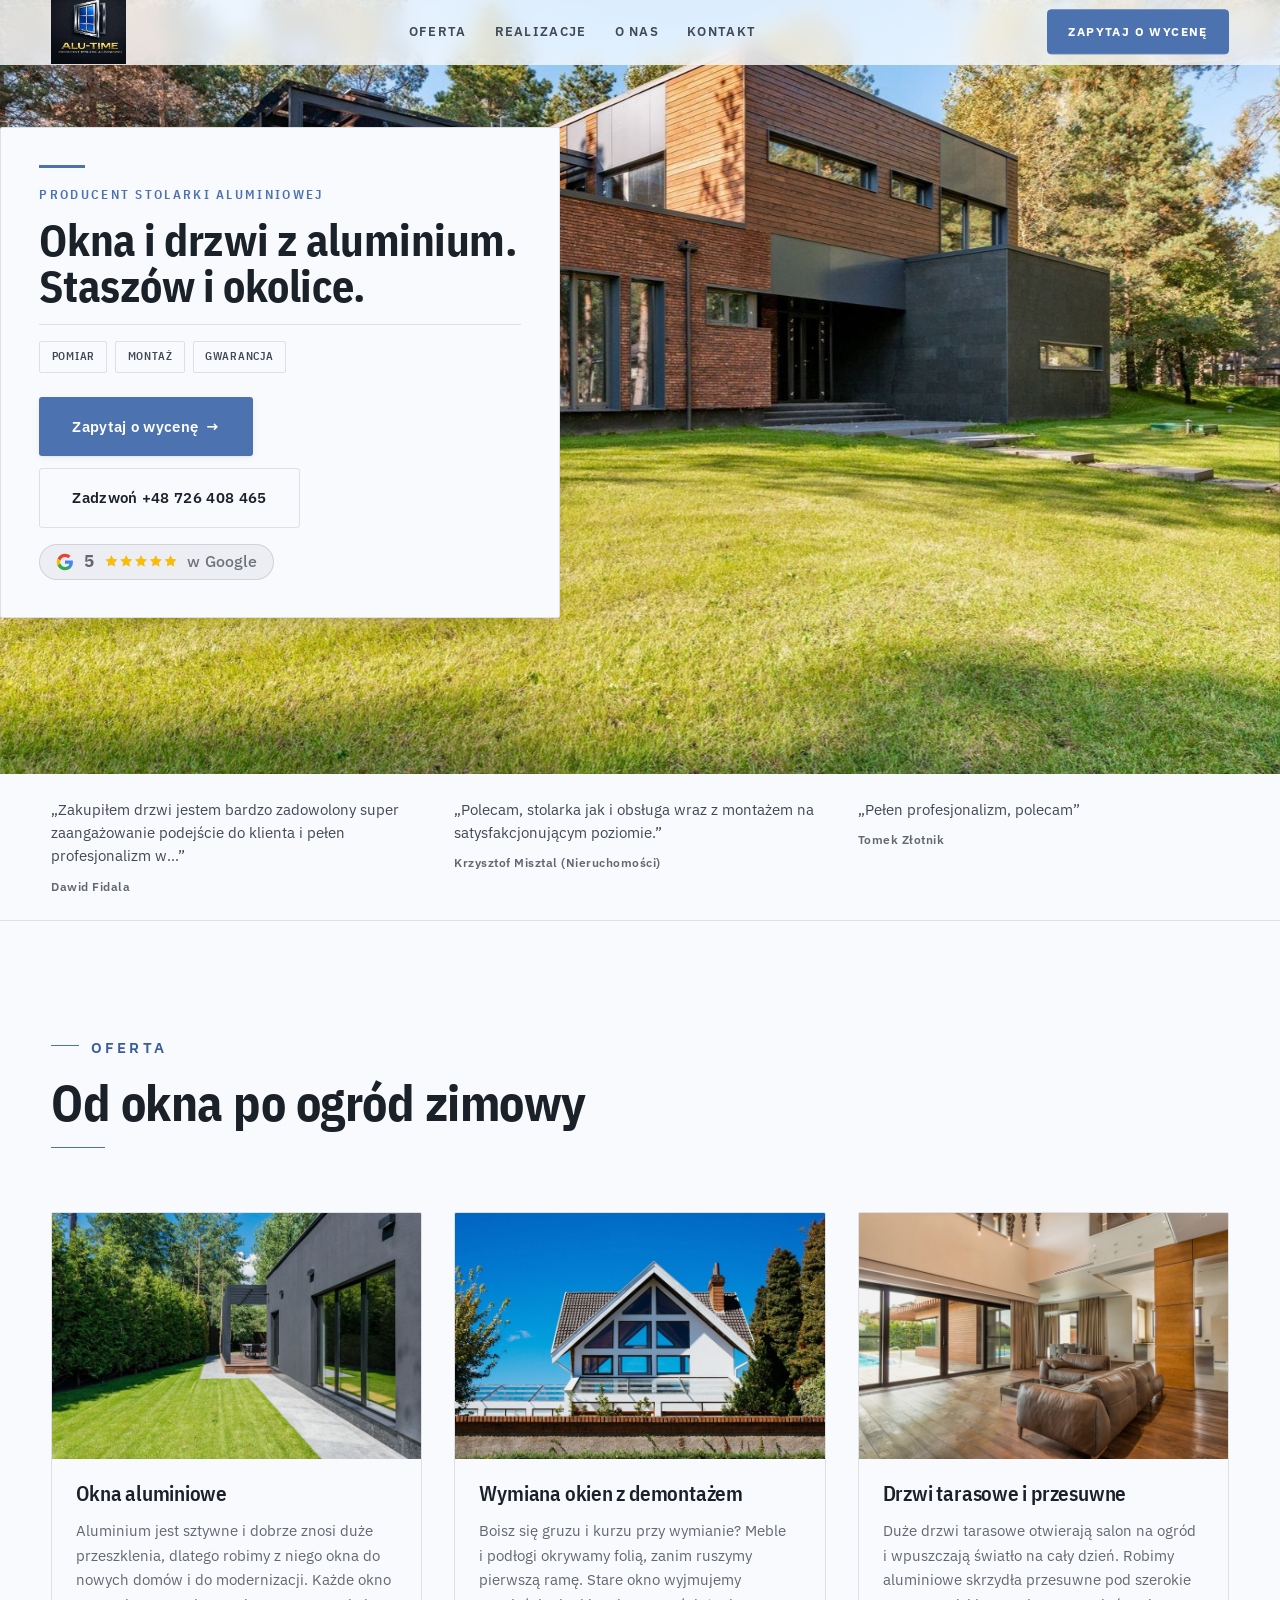
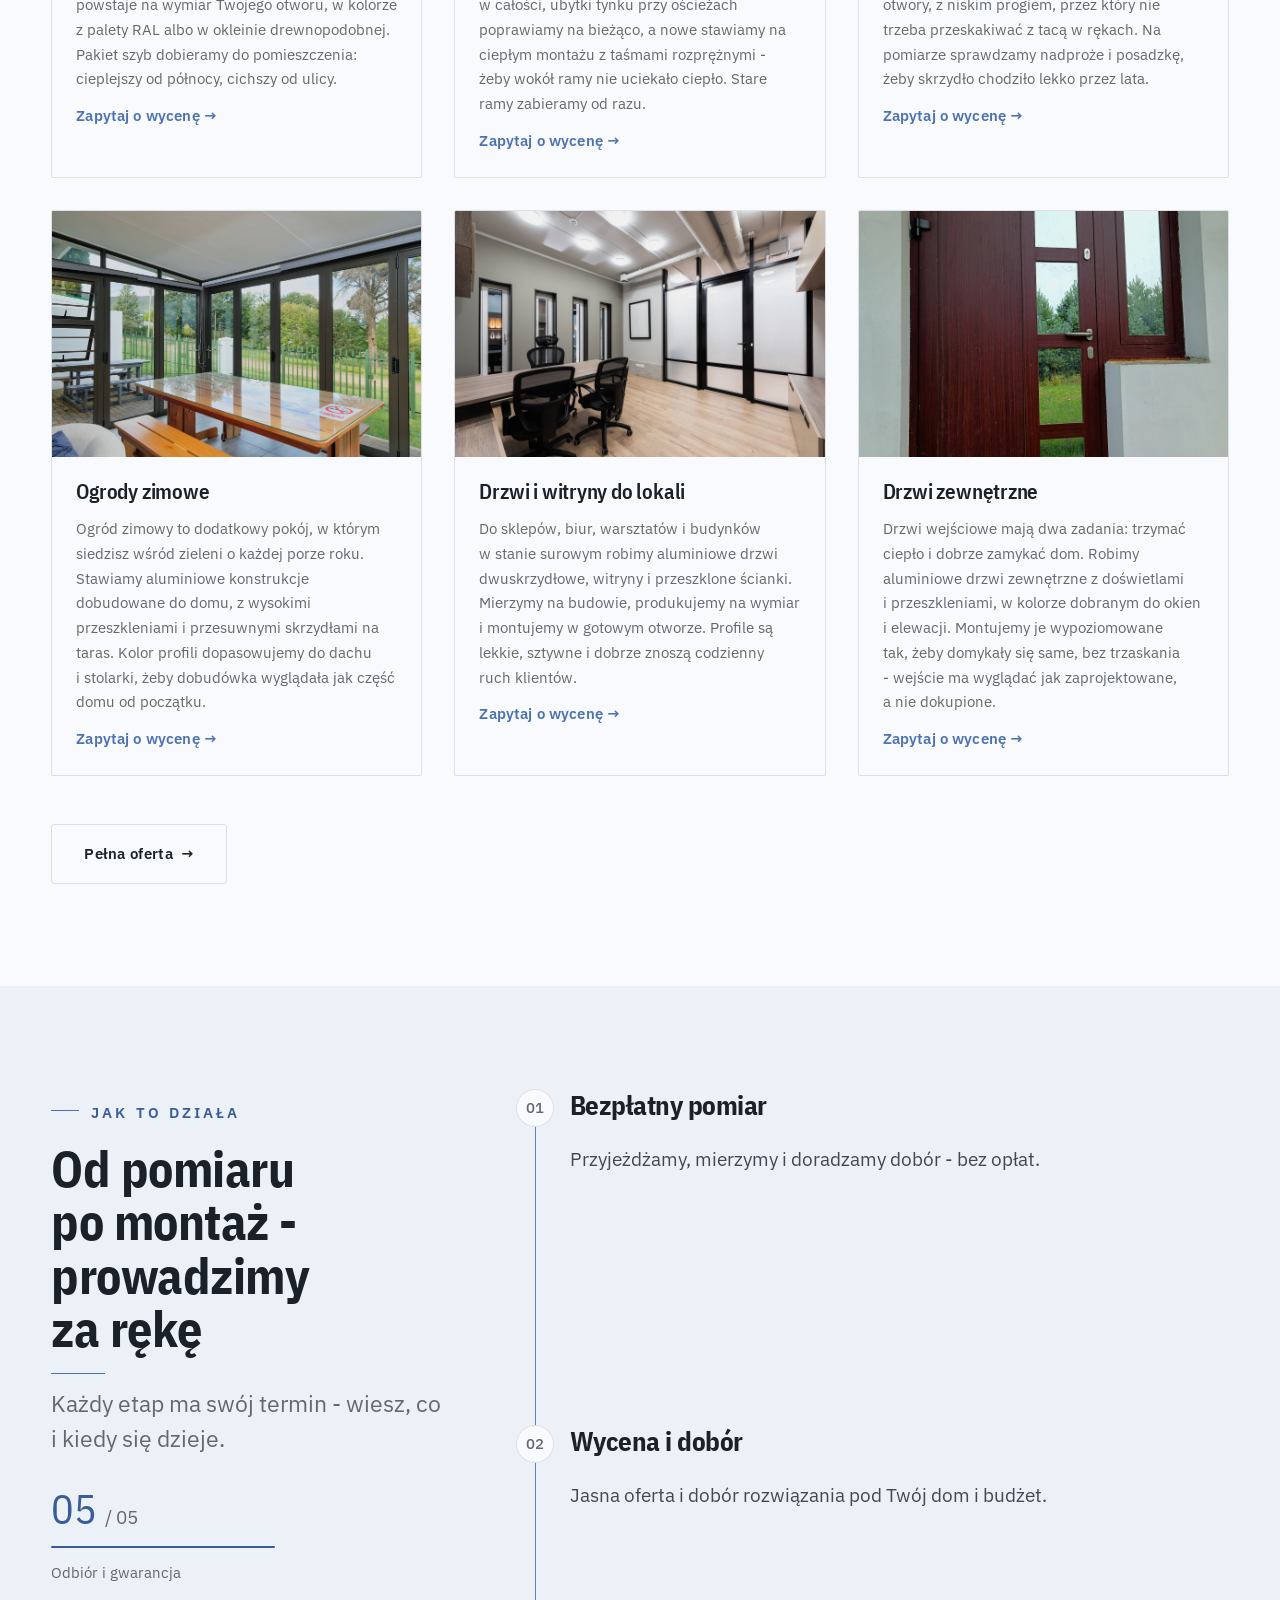
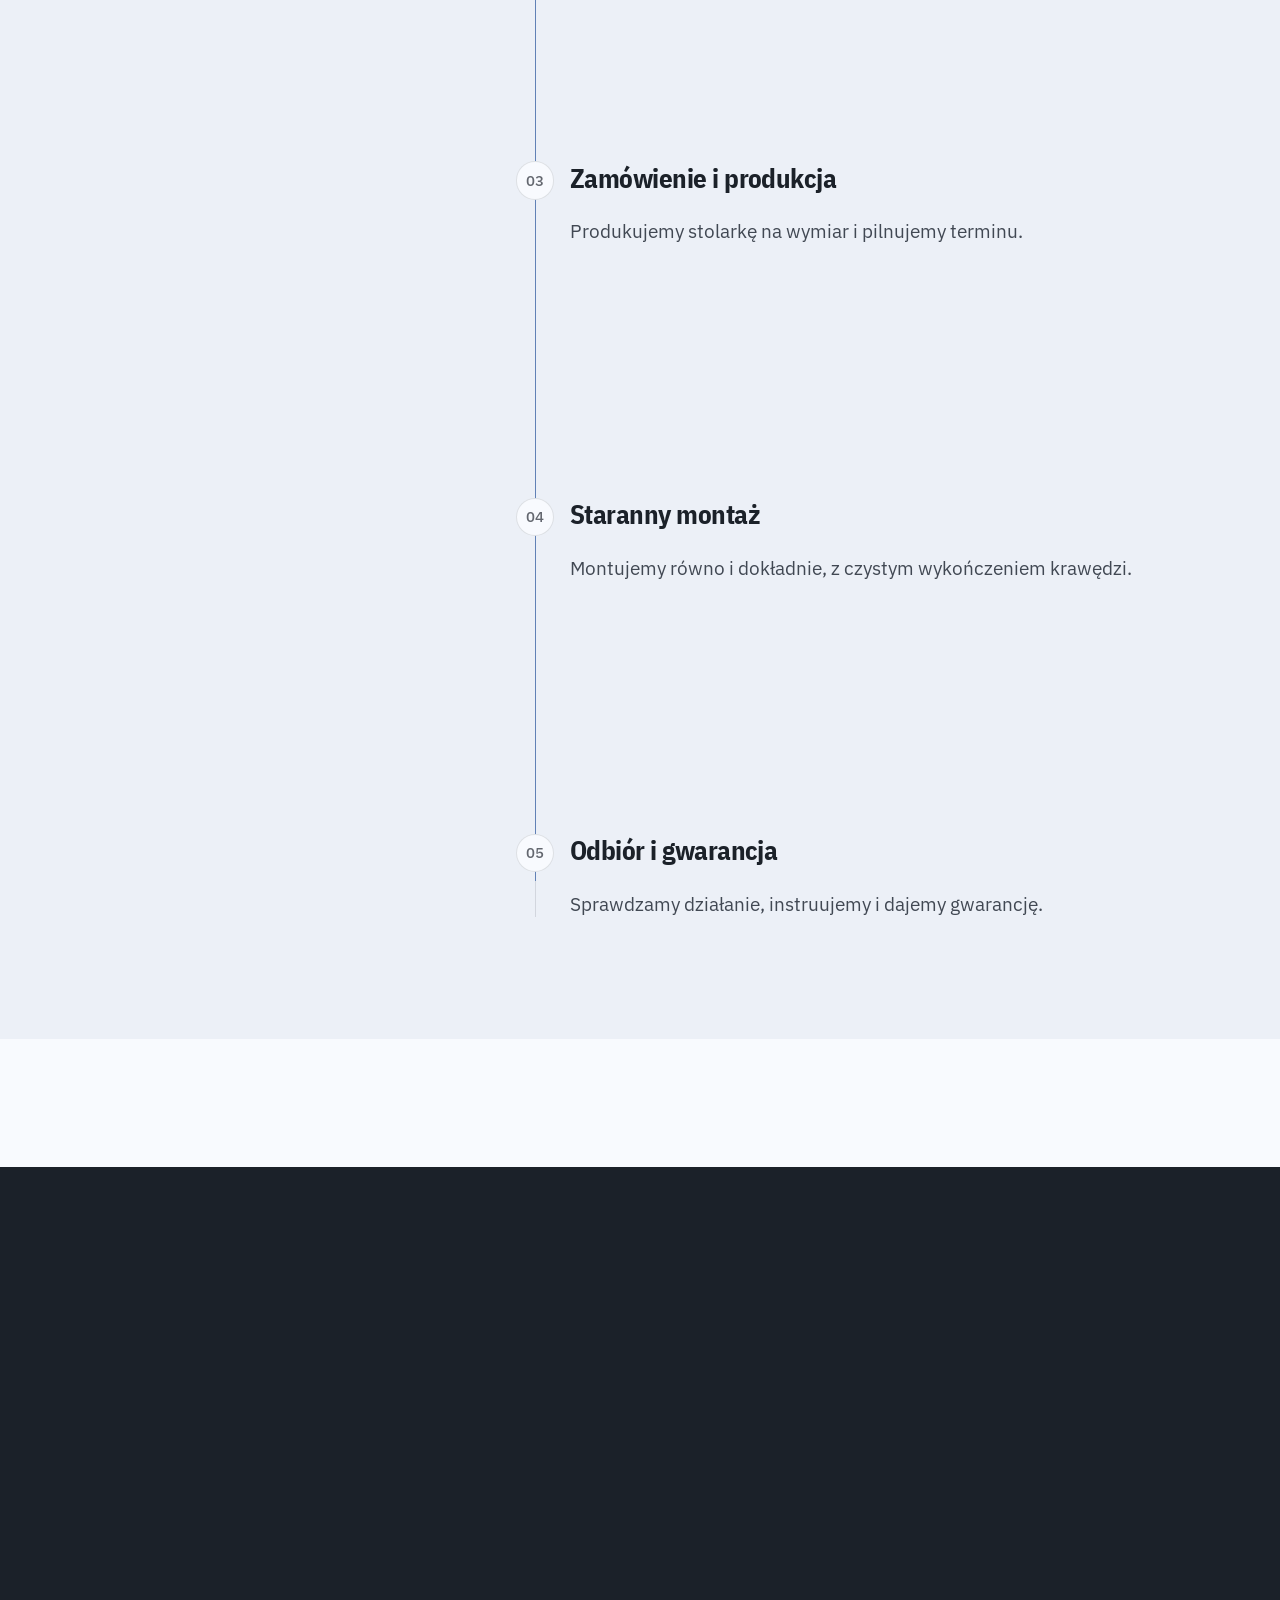
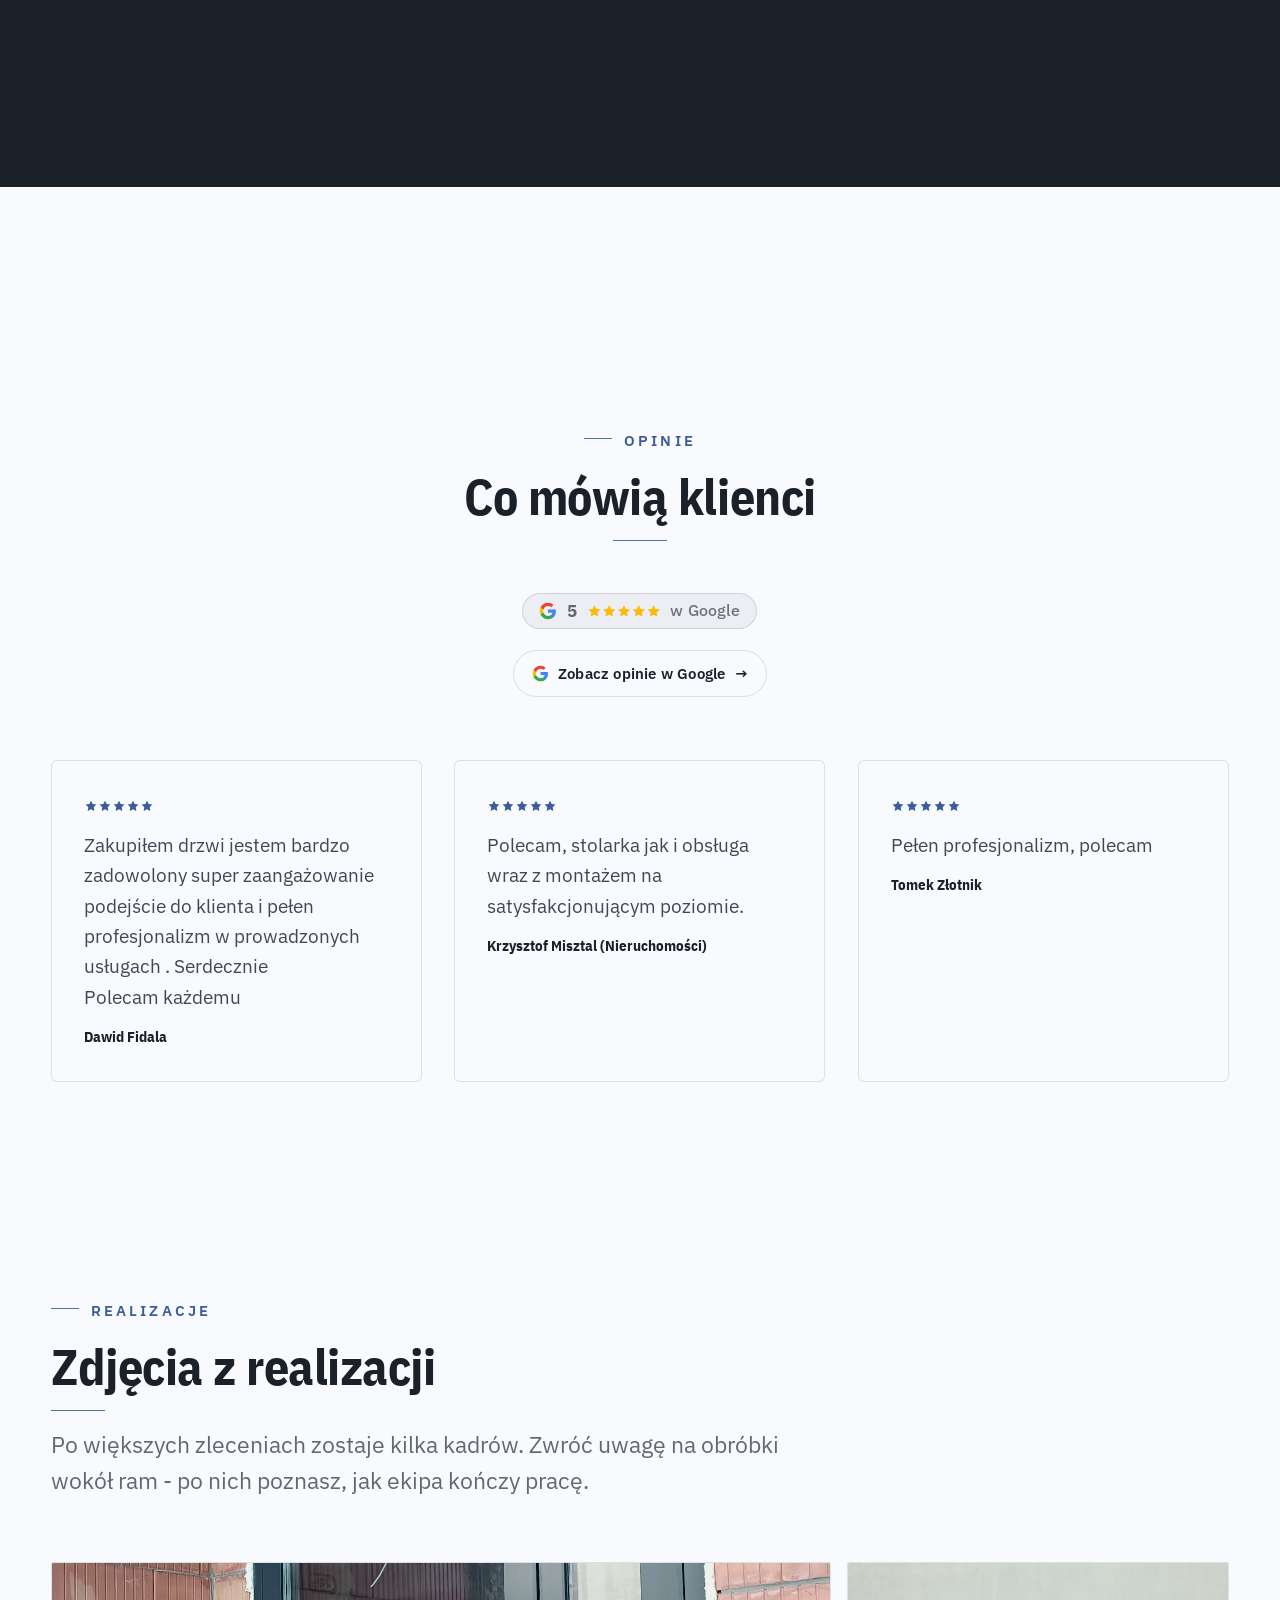
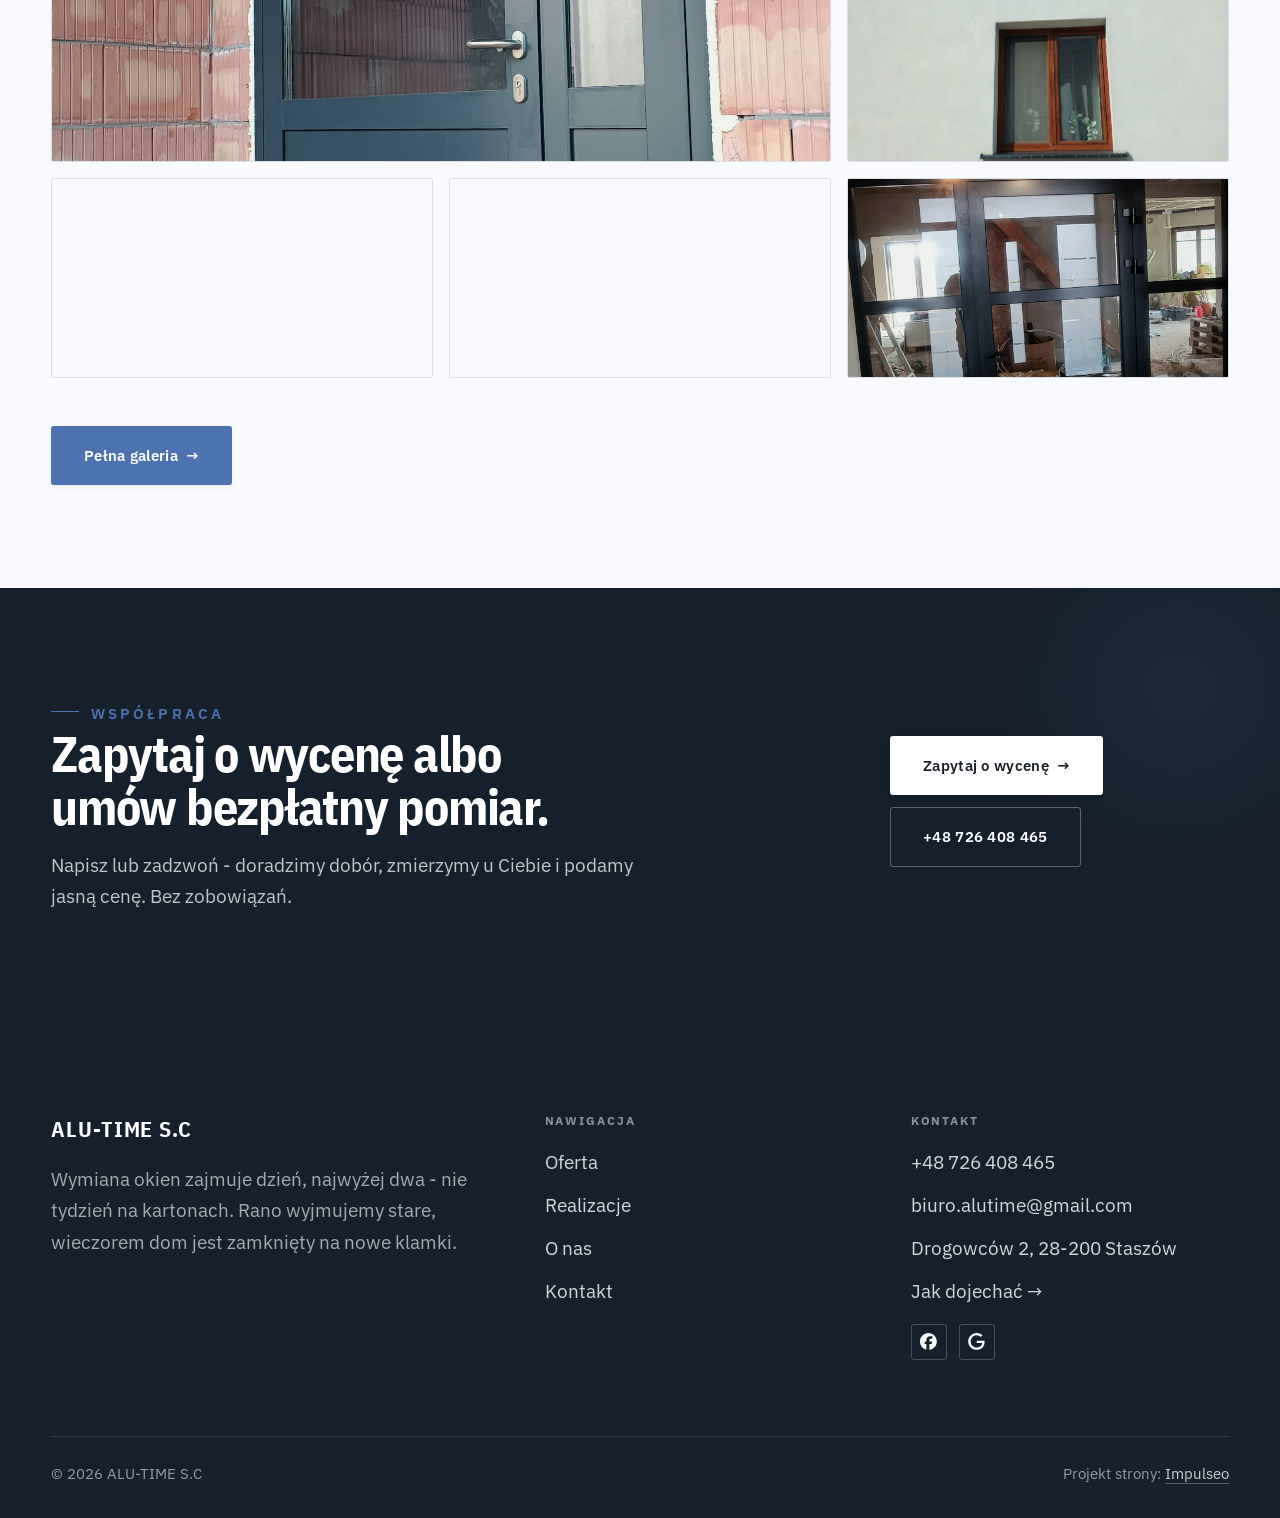
==== index.html @ 6115bd0c "Strona demo: alu-time-s-c" ====
<!DOCTYPE html>
<html lang="pl">
<head>
<meta charset="UTF-8">
<meta name="viewport" content="width=device-width, initial-scale=1.0">
<title>ALU-TIME S.C - okna i drzwi na wymiar</title>
<meta name="description" content="Okna i drzwi aluminiowe, ogrody zimowe i witryny w Staszowie. Bezpłatny pomiar, ciepły montaż, wywóz starych okien, gwarancja. Zadzwoń: +48 726 408 465.">
<link rel="canonical" href="https://impulseo-pl.github.io/alu-time-s-c/">
<meta name="robots" content="noindex, nofollow">
<meta property="og:type" content="website">
<meta property="og:locale" content="pl_PL">
<meta property="og:site_name" content="ALU-TIME S.C">
<meta property="og:title" content="ALU-TIME S.C - okna i drzwi na wymiar">
<meta property="og:description" content="Okna i drzwi aluminiowe, ogrody zimowe i witryny w Staszowie. Bezpłatny pomiar, ciepły montaż, wywóz starych okien, gwarancja. Zadzwoń: +48 726 408 465.">
<meta property="og:url" content="https://impulseo-pl.github.io/alu-time-s-c/">
<meta property="og:image" content="https://impulseo-pl.github.io/alu-time-s-c/img/og.jpg">
<meta property="og:image:width" content="1200">
<meta property="og:image:height" content="630">
<meta name="twitter:card" content="summary_large_image">
<script type="application/ld+json">{"@context": "https://schema.org", "@type": "HomeAndConstructionBusiness", "name": "ALU-TIME S.C", "url": "https://impulseo-pl.github.io/alu-time-s-c/", "telephone": "+48726408465", "image": "https://impulseo-pl.github.io/alu-time-s-c/img/og.jpg", "areaServed": "Staszów", "sameAs": ["https://maps.google.com/?cid=13820530525232687276&g_mp=Cidnb29nbGUubWFwcy5wbGFjZXMudjEuUGxhY2VzLlNlYXJjaFRleHQQAhgEIAA", "https://www.facebook.com/p/Alu-Time-100066362057068/"]}</script>
<link rel="preconnect" href="https://fonts.googleapis.com">
<link rel="preconnect" href="https://fonts.gstatic.com" crossorigin>
<link href="https://fonts.googleapis.com/css2?family=IBM+Plex+Sans+Condensed:wght@500;600;700&family=IBM+Plex+Sans:wght@400;500;600&display=swap" rel="stylesheet">
<link rel="stylesheet" href="assets/styles.css?v=89468b26">
</head>
<body>

<header class="nav">
  <div class="wrap nav-inner">
    <a class="brand brand-has-logo" href="index.html"><img class="brand-logo" src="img/logo.jpg" alt="ALU-TIME S.C" width="550" height="470" decoding="async"></a>
    <nav class="nav-links">
      <a href="oferta.html">Oferta</a>
      <a href="realizacje.html">Realizacje</a>
      <a href="o-nas.html">O nas</a>
      <a href="kontakt.html">Kontakt</a>
      <a href="kontakt.html" class="btn btn-accent">Zapytaj o wycenę</a>
    </nav>
    <button class="nav-toggle" aria-label="Menu"><span></span><span></span><span></span></button>
  </div>
</header>

<main>
<section class="hero-dom">
  <img class="hd-bg" src="img/hero.jpg" fetchpriority="high" data-rotate="img/g14.jpg|img/g13.jpg" alt="ALU-TIME S.C" width="1544" height="936">
  <div class="wrap">
    <div class="hd-panel reveal">
      <span class="hd-tick" aria-hidden="true"></span>
      <span class="hd-kicker">Producent stolarki aluminiowej</span>
      <h1 class="hd-claim">Okna i drzwi z aluminium. Staszów i okolice.</h1>
      <ul class="hd-tags"><li>Pomiar</li><li>Montaż</li><li>Gwarancja</li></ul>
      <div class="hd-actions">
        <a href="kontakt.html" class="btn btn-accent">Zapytaj o wycenę <span class="arr">→</span></a>
        <a href="tel:+48726408465" class="btn btn-ghost">Zadzwoń +48 726 408 465</a>
      </div>
      <p class="hd-rating"><span class="g-badge"><svg class="gb-ico" viewBox="0 0 24 24" width="18" height="18" aria-hidden="true"><path fill="#4285F4" d="M22.56 12.25c0-.78-.07-1.53-.2-2.25H12v4.26h5.92c-.26 1.37-1.04 2.53-2.21 3.31v2.77h3.57c2.08-1.92 3.28-4.74 3.28-8.09z"/><path fill="#34A853" d="M12 23c2.97 0 5.46-.98 7.28-2.66l-3.57-2.77c-.98.66-2.23 1.06-3.71 1.06-2.86 0-5.29-1.93-6.16-4.53H2.18v2.84C3.99 20.53 7.7 23 12 23z"/><path fill="#FBBC05" d="M5.84 14.09c-.22-.66-.35-1.36-.35-2.09s.13-1.43.35-2.09V7.07H2.18C1.43 8.55 1 10.22 1 12s.43 3.45 1.18 4.93l2.85-2.22.81-.62z"/><path fill="#EA4335" d="M12 5.38c1.62 0 3.06.56 4.21 1.64l3.15-3.15C17.45 2.09 14.97 1 12 1 7.7 1 3.99 3.47 2.18 7.07l3.66 2.84c.87-2.6 3.3-4.53 6.16-4.53z"/></svg><b class="gb-ocena">5</b><svg class="gb-stars" viewBox="0 0 90 18" width="74" height="14.8" aria-hidden="true"><g fill="currentColor" opacity=".26"><path transform="translate(0,0)" d="M9 1.6l2.2 4.46 4.92.72-3.56 3.47.84 4.9L9 12.74l-4.4 2.31.84-4.9L1.88 6.68l4.92-.72L9 1.6Z"/><path transform="translate(18,0)" d="M9 1.6l2.2 4.46 4.92.72-3.56 3.47.84 4.9L9 12.74l-4.4 2.31.84-4.9L1.88 6.68l4.92-.72L9 1.6Z"/><path transform="translate(36,0)" d="M9 1.6l2.2 4.46 4.92.72-3.56 3.47.84 4.9L9 12.74l-4.4 2.31.84-4.9L1.88 6.68l4.92-.72L9 1.6Z"/><path transform="translate(54,0)" d="M9 1.6l2.2 4.46 4.92.72-3.56 3.47.84 4.9L9 12.74l-4.4 2.31.84-4.9L1.88 6.68l4.92-.72L9 1.6Z"/><path transform="translate(72,0)" d="M9 1.6l2.2 4.46 4.92.72-3.56 3.47.84 4.9L9 12.74l-4.4 2.31.84-4.9L1.88 6.68l4.92-.72L9 1.6Z"/></g><clipPath id="gs1000"><rect x="0" y="0" width="90.0" height="18"/></clipPath><g fill="#FBBC04" clip-path="url(#gs1000)"><path transform="translate(0,0)" d="M9 1.6l2.2 4.46 4.92.72-3.56 3.47.84 4.9L9 12.74l-4.4 2.31.84-4.9L1.88 6.68l4.92-.72L9 1.6Z"/><path transform="translate(18,0)" d="M9 1.6l2.2 4.46 4.92.72-3.56 3.47.84 4.9L9 12.74l-4.4 2.31.84-4.9L1.88 6.68l4.92-.72L9 1.6Z"/><path transform="translate(36,0)" d="M9 1.6l2.2 4.46 4.92.72-3.56 3.47.84 4.9L9 12.74l-4.4 2.31.84-4.9L1.88 6.68l4.92-.72L9 1.6Z"/><path transform="translate(54,0)" d="M9 1.6l2.2 4.46 4.92.72-3.56 3.47.84 4.9L9 12.74l-4.4 2.31.84-4.9L1.88 6.68l4.92-.72L9 1.6Z"/><path transform="translate(72,0)" d="M9 1.6l2.2 4.46 4.92.72-3.56 3.47.84 4.9L9 12.74l-4.4 2.31.84-4.9L1.88 6.68l4.92-.72L9 1.6Z"/></g></svg><span class="gb-txt">w Google</span></span></p>
    </div>
  </div>
</section>
<section class="opinie-mini" aria-label="Opinie klientów">
  <div class="wrap">
    <div class="om-row">
      <div class="om-item reveal"><blockquote>„Zakupiłem drzwi jestem bardzo zadowolony super zaangażowanie podejście do klienta i pełen profesjonalizm w…”</blockquote><span class="om-autor">Dawid Fidala</span></div>
      <div class="om-item reveal"><blockquote>„Polecam, stolarka jak i obsługa wraz z montażem na satysfakcjonującym poziomie.”</blockquote><span class="om-autor">Krzysztof Misztal (Nieruchomości)</span></div>
      <div class="om-item reveal"><blockquote>„Pełen profesjonalizm, polecam”</blockquote><span class="om-autor">Tomek Złotnik</span></div>
    </div>
  </div>
</section>
<section class="dom-products" id="produkty">
  <div class="wrap">
    <div class="head reveal">
      <span class="eyebrow">Oferta</span>
      <h2>Od okna po ogród zimowy</h2>
    </div>
    <div class="dom-grid">
      <article class="dom-card reveal">
        <figure class="dom-card__img"><img src="img/g8.jpg" alt="Okna aluminiowe" loading="lazy" width="1600" height="1068" decoding="async"></figure>
        <div class="dom-card__body">
          <h3 class="dom-card__name">Okna aluminiowe</h3>
          <p class="dom-card__tag">Aluminium jest sztywne i dobrze znosi duże przeszklenia, dlatego robimy z niego okna do nowych domów i do modernizacji. Każde okno powstaje na wymiar Twojego otworu, w kolorze z palety RAL albo w okleinie drewnopodobnej. Pakiet szyb dobieramy do pomieszczenia: cieplejszy od północy, cichszy od ulicy.</p>
          <a class="dom-card__link" href="kontakt.html">Zapytaj o wycenę <span class="arr">→</span></a>
        </div>
      </article>
      <article class="dom-card reveal">
        <figure class="dom-card__img"><img src="img/g9.jpg" alt="Wymiana okien z demontażem" loading="lazy" width="1600" height="1066" decoding="async"></figure>
        <div class="dom-card__body">
          <h3 class="dom-card__name">Wymiana okien z demontażem</h3>
          <p class="dom-card__tag">Boisz się gruzu i kurzu przy wymianie? Meble i podłogi okrywamy folią, zanim ruszymy pierwszą ramę. Stare okno wyjmujemy w całości, ubytki tynku przy ościeżach poprawiamy na bieżąco, a nowe stawiamy na ciepłym montażu z taśmami rozprężnymi - żeby wokół ramy nie uciekało ciepło. Stare ramy zabieramy od razu.</p>
          <a class="dom-card__link" href="kontakt.html">Zapytaj o wycenę <span class="arr">→</span></a>
        </div>
      </article>
      <article class="dom-card reveal">
        <figure class="dom-card__img"><img src="img/g10.jpg" alt="Drzwi tarasowe i przesuwne" loading="lazy" width="1600" height="1066" decoding="async"></figure>
        <div class="dom-card__body">
          <h3 class="dom-card__name">Drzwi tarasowe i przesuwne</h3>
          <p class="dom-card__tag">Duże drzwi tarasowe otwierają salon na ogród i wpuszczają światło na cały dzień. Robimy aluminiowe skrzydła przesuwne pod szerokie otwory, z niskim progiem, przez który nie trzeba przeskakiwać z tacą w rękach. Na pomiarze sprawdzamy nadproże i posadzkę, żeby skrzydło chodziło lekko przez lata.</p>
          <a class="dom-card__link" href="kontakt.html">Zapytaj o wycenę <span class="arr">→</span></a>
        </div>
      </article>
      <article class="dom-card reveal">
        <figure class="dom-card__img"><img src="img/g11.jpg" alt="Ogrody zimowe" loading="lazy" width="1600" height="1066" decoding="async"></figure>
        <div class="dom-card__body">
          <h3 class="dom-card__name">Ogrody zimowe</h3>
          <p class="dom-card__tag">Ogród zimowy to dodatkowy pokój, w którym siedzisz wśród zieleni o każdej porze roku. Stawiamy aluminiowe konstrukcje dobudowane do domu, z wysokimi przeszkleniami i przesuwnymi skrzydłami na taras. Kolor profili dopasowujemy do dachu i stolarki, żeby dobudówka wyglądała jak część domu od początku.</p>
          <a class="dom-card__link" href="kontakt.html">Zapytaj o wycenę <span class="arr">→</span></a>
        </div>
      </article>
      <article class="dom-card reveal">
        <figure class="dom-card__img"><img src="img/g12.jpg" alt="Drzwi i witryny do lokali" loading="lazy" width="1600" height="1066" decoding="async"></figure>
        <div class="dom-card__body">
          <h3 class="dom-card__name">Drzwi i witryny do lokali</h3>
          <p class="dom-card__tag">Do sklepów, biur, warsztatów i budynków w stanie surowym robimy aluminiowe drzwi dwuskrzydłowe, witryny i przeszklone ścianki. Mierzymy na budowie, produkujemy na wymiar i montujemy w gotowym otworze. Profile są lekkie, sztywne i dobrze znoszą codzienny ruch klientów.</p>
          <a class="dom-card__link" href="kontakt.html">Zapytaj o wycenę <span class="arr">→</span></a>
        </div>
      </article>
      <article class="dom-card reveal">
        <figure class="dom-card__img"><img src="img/g1.jpg" alt="Drzwi tarasowe i przesuwne" loading="lazy" width="1600" height="2133" decoding="async"></figure>
        <div class="dom-card__body">
          <h3 class="dom-card__name">Drzwi zewnętrzne</h3>
          <p class="dom-card__tag">Drzwi wejściowe mają dwa zadania: trzymać ciepło i dobrze zamykać dom. Robimy aluminiowe drzwi zewnętrzne z doświetlami i przeszkleniami, w kolorze dobranym do okien i elewacji. Montujemy je wypoziomowane tak, żeby domykały się same, bez trzaskania - wejście ma wyglądać jak zaprojektowane, a nie dokupione.</p>
          <a class="dom-card__link" href="kontakt.html">Zapytaj o wycenę <span class="arr">→</span></a>
        </div>
      </article>
    </div>
    <div style="margin-top:var(--space-7)" class="reveal"><a href="oferta.html" class="btn btn-ghost">Pełna oferta <span class="arr">→</span></a></div>
  </div>
</section>
<section class="proces proces-os dom">
  <div class="wrap proc-grid">
    <div class="proc-side">
      <div class="head reveal">
        <span class="eyebrow">Jak to działa</span>
        <h2>Od pomiaru po montaż - prowadzimy za rękę</h2>
        <p>Każdy etap ma swój termin - wiesz, co i kiedy się dzieje.</p>
      </div>
      <div class="proc-count" aria-hidden="true"><span class="pc-cur">01</span><span class="pc-all">/ 05</span></div>
      <div class="proc-bar" aria-hidden="true"><i></i></div>
      <p class="proc-now" aria-hidden="true">Bezpłatny pomiar</p>
    </div>
    <ol class="proces-line">
      <li class="reveal"><span class="pno">01</span><h3>Bezpłatny pomiar</h3><p>Przyjeżdżamy, mierzymy i doradzamy dobór - bez opłat.</p></li>
      <li class="reveal"><span class="pno">02</span><h3>Wycena i dobór</h3><p>Jasna oferta i dobór rozwiązania pod Twój dom i budżet.</p></li>
      <li class="reveal"><span class="pno">03</span><h3>Zamówienie i produkcja</h3><p>Produkujemy stolarkę na wymiar i pilnujemy terminu.</p></li>
      <li class="reveal"><span class="pno">04</span><h3>Staranny montaż</h3><p>Montujemy równo i dokładnie, z czystym wykończeniem krawędzi.</p></li>
      <li class="reveal"><span class="pno">05</span><h3>Odbiór i gwarancja</h3><p>Sprawdzamy działanie, instruujemy i dajemy gwarancję.</p></li>
    </ol>
  </div>
</section>
<section class="stopklatka" aria-hidden="true">
  <div class="stk-bg" style="background-image:url(img/about.jpg)"></div>
</section>
<section class="opinie">
  <div class="wrap">
    <div class="head center reveal">
      <span class="eyebrow">Opinie</span>
      <h2>Co mówią klienci</h2>
    </div>
    <p class="op-meta reveal"><span class="g-badge"><svg class="gb-ico" viewBox="0 0 24 24" width="18" height="18" aria-hidden="true"><path fill="#4285F4" d="M22.56 12.25c0-.78-.07-1.53-.2-2.25H12v4.26h5.92c-.26 1.37-1.04 2.53-2.21 3.31v2.77h3.57c2.08-1.92 3.28-4.74 3.28-8.09z"/><path fill="#34A853" d="M12 23c2.97 0 5.46-.98 7.28-2.66l-3.57-2.77c-.98.66-2.23 1.06-3.71 1.06-2.86 0-5.29-1.93-6.16-4.53H2.18v2.84C3.99 20.53 7.7 23 12 23z"/><path fill="#FBBC05" d="M5.84 14.09c-.22-.66-.35-1.36-.35-2.09s.13-1.43.35-2.09V7.07H2.18C1.43 8.55 1 10.22 1 12s.43 3.45 1.18 4.93l2.85-2.22.81-.62z"/><path fill="#EA4335" d="M12 5.38c1.62 0 3.06.56 4.21 1.64l3.15-3.15C17.45 2.09 14.97 1 12 1 7.7 1 3.99 3.47 2.18 7.07l3.66 2.84c.87-2.6 3.3-4.53 6.16-4.53z"/></svg><b class="gb-ocena">5</b><svg class="gb-stars" viewBox="0 0 90 18" width="74" height="14.8" aria-hidden="true"><g fill="currentColor" opacity=".26"><path transform="translate(0,0)" d="M9 1.6l2.2 4.46 4.92.72-3.56 3.47.84 4.9L9 12.74l-4.4 2.31.84-4.9L1.88 6.68l4.92-.72L9 1.6Z"/><path transform="translate(18,0)" d="M9 1.6l2.2 4.46 4.92.72-3.56 3.47.84 4.9L9 12.74l-4.4 2.31.84-4.9L1.88 6.68l4.92-.72L9 1.6Z"/><path transform="translate(36,0)" d="M9 1.6l2.2 4.46 4.92.72-3.56 3.47.84 4.9L9 12.74l-4.4 2.31.84-4.9L1.88 6.68l4.92-.72L9 1.6Z"/><path transform="translate(54,0)" d="M9 1.6l2.2 4.46 4.92.72-3.56 3.47.84 4.9L9 12.74l-4.4 2.31.84-4.9L1.88 6.68l4.92-.72L9 1.6Z"/><path transform="translate(72,0)" d="M9 1.6l2.2 4.46 4.92.72-3.56 3.47.84 4.9L9 12.74l-4.4 2.31.84-4.9L1.88 6.68l4.92-.72L9 1.6Z"/></g><clipPath id="gs1000"><rect x="0" y="0" width="90.0" height="18"/></clipPath><g fill="#FBBC04" clip-path="url(#gs1000)"><path transform="translate(0,0)" d="M9 1.6l2.2 4.46 4.92.72-3.56 3.47.84 4.9L9 12.74l-4.4 2.31.84-4.9L1.88 6.68l4.92-.72L9 1.6Z"/><path transform="translate(18,0)" d="M9 1.6l2.2 4.46 4.92.72-3.56 3.47.84 4.9L9 12.74l-4.4 2.31.84-4.9L1.88 6.68l4.92-.72L9 1.6Z"/><path transform="translate(36,0)" d="M9 1.6l2.2 4.46 4.92.72-3.56 3.47.84 4.9L9 12.74l-4.4 2.31.84-4.9L1.88 6.68l4.92-.72L9 1.6Z"/><path transform="translate(54,0)" d="M9 1.6l2.2 4.46 4.92.72-3.56 3.47.84 4.9L9 12.74l-4.4 2.31.84-4.9L1.88 6.68l4.92-.72L9 1.6Z"/><path transform="translate(72,0)" d="M9 1.6l2.2 4.46 4.92.72-3.56 3.47.84 4.9L9 12.74l-4.4 2.31.84-4.9L1.88 6.68l4.92-.72L9 1.6Z"/></g></svg><span class="gb-txt">w Google</span></span></p>
    <p class="op-meta reveal"><a class="op-google" href="https://maps.google.com/?cid=13820530525232687276&amp;g_mp=Cidnb29nbGUubWFwcy5wbGFjZXMudjEuUGxhY2VzLlNlYXJjaFRleHQQAhgEIAA" target="_blank" rel="noopener"><svg class="op-g-ico" viewBox="0 0 24 24" width="17" height="17" aria-hidden="true"><path fill="#4285F4" d="M22.56 12.25c0-.78-.07-1.53-.2-2.25H12v4.26h5.92c-.26 1.37-1.04 2.53-2.21 3.31v2.77h3.57c2.08-1.92 3.28-4.74 3.28-8.09z"/><path fill="#34A853" d="M12 23c2.97 0 5.46-.98 7.28-2.66l-3.57-2.77c-.98.66-2.23 1.06-3.71 1.06-2.86 0-5.29-1.93-6.16-4.53H2.18v2.84C3.99 20.53 7.7 23 12 23z"/><path fill="#FBBC05" d="M5.84 14.09c-.22-.66-.35-1.36-.35-2.09s.13-1.43.35-2.09V7.07H2.18C1.43 8.55 1 10.22 1 12s.43 3.45 1.18 4.93l2.85-2.22.81-.62z"/><path fill="#EA4335" d="M12 5.38c1.62 0 3.06.56 4.21 1.64l3.15-3.15C17.45 2.09 14.97 1 12 1 7.7 1 3.99 3.47 2.18 7.07l3.66 2.84c.87-2.6 3.3-4.53 6.16-4.53z"/></svg><span>Zobacz opinie w Google</span><span class="arr">→</span></a></p>
    <div class="opinie-grid">
      <figure class="op-card reveal"><span class="op-star"><svg class="ico-star" width="14" height="14" viewBox="0 0 24 24" style="vertical-align:-2px" aria-hidden="true"><path d="M12 2.8l2.85 5.8 6.4.93-4.63 4.5 1.1 6.37L12 17.4l-5.72 3 1.1-6.37-4.63-4.5 6.4-.93L12 2.8Z" fill="currentColor"/></svg><svg class="ico-star" width="14" height="14" viewBox="0 0 24 24" style="vertical-align:-2px" aria-hidden="true"><path d="M12 2.8l2.85 5.8 6.4.93-4.63 4.5 1.1 6.37L12 17.4l-5.72 3 1.1-6.37-4.63-4.5 6.4-.93L12 2.8Z" fill="currentColor"/></svg><svg class="ico-star" width="14" height="14" viewBox="0 0 24 24" style="vertical-align:-2px" aria-hidden="true"><path d="M12 2.8l2.85 5.8 6.4.93-4.63 4.5 1.1 6.37L12 17.4l-5.72 3 1.1-6.37-4.63-4.5 6.4-.93L12 2.8Z" fill="currentColor"/></svg><svg class="ico-star" width="14" height="14" viewBox="0 0 24 24" style="vertical-align:-2px" aria-hidden="true"><path d="M12 2.8l2.85 5.8 6.4.93-4.63 4.5 1.1 6.37L12 17.4l-5.72 3 1.1-6.37-4.63-4.5 6.4-.93L12 2.8Z" fill="currentColor"/></svg><svg class="ico-star" width="14" height="14" viewBox="0 0 24 24" style="vertical-align:-2px" aria-hidden="true"><path d="M12 2.8l2.85 5.8 6.4.93-4.63 4.5 1.1 6.37L12 17.4l-5.72 3 1.1-6.37-4.63-4.5 6.4-.93L12 2.8Z" fill="currentColor"/></svg></span><blockquote>Zakupiłem drzwi jestem bardzo zadowolony super zaangażowanie podejście do klienta i pełen profesjonalizm w prowadzonych usługach . Serdecznie Polecam każdemu</blockquote><span class="op-autor">Dawid Fidala</span></figure>
      <figure class="op-card reveal"><span class="op-star"><svg class="ico-star" width="14" height="14" viewBox="0 0 24 24" style="vertical-align:-2px" aria-hidden="true"><path d="M12 2.8l2.85 5.8 6.4.93-4.63 4.5 1.1 6.37L12 17.4l-5.72 3 1.1-6.37-4.63-4.5 6.4-.93L12 2.8Z" fill="currentColor"/></svg><svg class="ico-star" width="14" height="14" viewBox="0 0 24 24" style="vertical-align:-2px" aria-hidden="true"><path d="M12 2.8l2.85 5.8 6.4.93-4.63 4.5 1.1 6.37L12 17.4l-5.72 3 1.1-6.37-4.63-4.5 6.4-.93L12 2.8Z" fill="currentColor"/></svg><svg class="ico-star" width="14" height="14" viewBox="0 0 24 24" style="vertical-align:-2px" aria-hidden="true"><path d="M12 2.8l2.85 5.8 6.4.93-4.63 4.5 1.1 6.37L12 17.4l-5.72 3 1.1-6.37-4.63-4.5 6.4-.93L12 2.8Z" fill="currentColor"/></svg><svg class="ico-star" width="14" height="14" viewBox="0 0 24 24" style="vertical-align:-2px" aria-hidden="true"><path d="M12 2.8l2.85 5.8 6.4.93-4.63 4.5 1.1 6.37L12 17.4l-5.72 3 1.1-6.37-4.63-4.5 6.4-.93L12 2.8Z" fill="currentColor"/></svg><svg class="ico-star" width="14" height="14" viewBox="0 0 24 24" style="vertical-align:-2px" aria-hidden="true"><path d="M12 2.8l2.85 5.8 6.4.93-4.63 4.5 1.1 6.37L12 17.4l-5.72 3 1.1-6.37-4.63-4.5 6.4-.93L12 2.8Z" fill="currentColor"/></svg></span><blockquote>Polecam, stolarka jak i obsługa wraz z montażem na satysfakcjonującym poziomie.</blockquote><span class="op-autor">Krzysztof Misztal (Nieruchomości)</span></figure>
      <figure class="op-card reveal"><span class="op-star"><svg class="ico-star" width="14" height="14" viewBox="0 0 24 24" style="vertical-align:-2px" aria-hidden="true"><path d="M12 2.8l2.85 5.8 6.4.93-4.63 4.5 1.1 6.37L12 17.4l-5.72 3 1.1-6.37-4.63-4.5 6.4-.93L12 2.8Z" fill="currentColor"/></svg><svg class="ico-star" width="14" height="14" viewBox="0 0 24 24" style="vertical-align:-2px" aria-hidden="true"><path d="M12 2.8l2.85 5.8 6.4.93-4.63 4.5 1.1 6.37L12 17.4l-5.72 3 1.1-6.37-4.63-4.5 6.4-.93L12 2.8Z" fill="currentColor"/></svg><svg class="ico-star" width="14" height="14" viewBox="0 0 24 24" style="vertical-align:-2px" aria-hidden="true"><path d="M12 2.8l2.85 5.8 6.4.93-4.63 4.5 1.1 6.37L12 17.4l-5.72 3 1.1-6.37-4.63-4.5 6.4-.93L12 2.8Z" fill="currentColor"/></svg><svg class="ico-star" width="14" height="14" viewBox="0 0 24 24" style="vertical-align:-2px" aria-hidden="true"><path d="M12 2.8l2.85 5.8 6.4.93-4.63 4.5 1.1 6.37L12 17.4l-5.72 3 1.1-6.37-4.63-4.5 6.4-.93L12 2.8Z" fill="currentColor"/></svg><svg class="ico-star" width="14" height="14" viewBox="0 0 24 24" style="vertical-align:-2px" aria-hidden="true"><path d="M12 2.8l2.85 5.8 6.4.93-4.63 4.5 1.1 6.37L12 17.4l-5.72 3 1.1-6.37-4.63-4.5 6.4-.93L12 2.8Z" fill="currentColor"/></svg></span><blockquote>Pełen profesjonalizm, polecam</blockquote><span class="op-autor">Tomek Złotnik</span></figure>
    </div>
  </div>
</section>
<section>
  <div class="wrap">
    <div class="head reveal">
      <span class="eyebrow">Realizacje</span>
      <h2>Zdjęcia z realizacji</h2>
      <p>Po większych zleceniach zostaje kilka kadrów. Zwróć uwagę na obróbki wokół ram - po nich poznasz, jak ekipa kończy pracę.</p>
    </div>
    <div class="gallery">
      <div class="tile t-two3 reveal"><img src="img/g2.jpg" alt="ALU-TIME S.C" loading="lazy" width="1538" height="2072" decoding="async"></div>
      <div class="tile t-third reveal"><img src="img/g3.jpg" alt="ALU-TIME S.C" loading="lazy" width="1530" height="2066" decoding="async"></div>
      <div class="tile t-third reveal"><img src="img/g4.jpg" alt="ALU-TIME S.C" loading="lazy" width="1474" height="2024" decoding="async"></div>
      <div class="tile t-third reveal"><img src="img/g5.jpg" alt="ALU-TIME S.C" loading="lazy" width="1288" height="2814" decoding="async"></div>
      <div class="tile t-third reveal"><img src="img/g6.jpg" alt="ALU-TIME S.C" loading="lazy" width="1292" height="2866" decoding="async"></div>
    </div>
    <div style="margin-top:var(--space-7)" class="reveal"><a href="realizacje.html" class="btn btn-accent">Pełna galeria <span class="arr">→</span></a></div>
  </div>
</section>
<section class="cta">
  <div class="wrap">
    <div class="reveal">
      <span class="eyebrow">Współpraca</span>
      <h2>Zapytaj o wycenę albo umów bezpłatny pomiar.</h2>
      <p>Napisz lub zadzwoń - doradzimy dobór, zmierzymy u Ciebie i podamy jasną cenę. Bez zobowiązań.</p>
    </div>
    <div class="cta-actions reveal">
      <a href="kontakt.html" class="btn btn-light">Zapytaj o wycenę <span class="arr">→</span></a>
      <a href="tel:+48726408465" class="btn btn-ghost btn-ghost-cta">+48 726 408 465</a>
    </div>
  </div>
</section>
</main>

<footer>
  <div class="wrap">
    <div class="foot-grid">
      <div class="foot-brand">
        <div class="name">ALU-TIME S.C</div>
        <p>Wymiana okien zajmuje dzień, najwyżej dwa - nie tydzień na kartonach. Rano wyjmujemy stare, wieczorem dom jest zamknięty na nowe klamki.</p>
      </div>
      <div class="foot-col">
        <h4>Nawigacja</h4>
        <a href="oferta.html">Oferta</a>
        <a href="realizacje.html">Realizacje</a>
        <a href="o-nas.html">O nas</a>
        <a href="kontakt.html">Kontakt</a>
      </div>
      <div class="foot-col">
        <h4>Kontakt</h4>
        <a href="tel:+48726408465">+48 726 408 465</a>
        <a href="mailto:biuro.alutime@gmail.com">biuro.alutime@gmail.com</a>
        <p>Drogowców 2, 28-200 Staszów</p>
        <a href="https://maps.google.com/?cid=13820530525232687276&g_mp=Cidnb29nbGUubWFwcy5wbGFjZXMudjEuUGxhY2VzLlNlYXJjaFRleHQQAhgEIAA" target="_blank" rel="noopener">Jak dojechać →</a>
      <div class="foot-soc">
        <a class="soc" href="https://www.facebook.com/p/Alu-Time-100066362057068/" target="_blank" rel="noopener" aria-label="Facebook - ALU-TIME S.C"><svg viewBox="0 0 24 24" aria-hidden="true" focusable="false"><path d="M9.101 23.691v-7.98H6.627v-3.667h2.474v-1.58c0-4.085 1.848-5.978 5.858-5.978.401 0 .955.042 1.468.103a8.68 8.68 0 0 1 1.141.195v3.325a8.623 8.623 0 0 0-.653-.036 26.805 26.805 0 0 0-.733-.009c-.707 0-1.259.096-1.675.309a1.686 1.686 0 0 0-.679.622c-.258.42-.374.995-.374 1.752v1.297h3.919l-.386 2.103-.287 1.564h-3.246v8.245C19.396 23.238 24 18.179 24 12.044c0-6.627-5.373-12-12-12s-12 5.373-12 12c0 5.628 3.874 10.35 9.101 11.647Z" fill="currentColor"/></svg></a>
        <a class="soc" href="https://maps.google.com/?cid=13820530525232687276&g_mp=Cidnb29nbGUubWFwcy5wbGFjZXMudjEuUGxhY2VzLlNlYXJjaFRleHQQAhgEIAA" target="_blank" rel="noopener" aria-label="Google - ALU-TIME S.C"><svg viewBox="0 0 24 24" aria-hidden="true" focusable="false"><path d="M12.48 10.92v3.28h7.84c-.24 1.84-.853 3.187-1.787 4.133-1.147 1.147-2.933 2.4-6.053 2.4-4.827 0-8.6-3.893-8.6-8.72s3.773-8.72 8.6-8.72c2.6 0 4.507 1.027 5.907 2.347l2.307-2.307C18.747 1.44 16.133 0 12.48 0 5.867 0 .307 5.387.307 12s5.56 12 12.173 12c3.573 0 6.267-1.173 8.373-3.36 2.16-2.16 2.84-5.213 2.84-7.667 0-.76-.053-1.467-.173-2.053H12.48z" fill="currentColor"/></svg></a>
      </div>
      </div>
    </div>
    <div class="foot-bot">
      <span>© 2026 ALU-TIME S.C</span>
      <span>Projekt strony: <a class="foot-credit" href="https://impulseo.pl" target="_blank" rel="noopener">Impulseo</a></span>
    </div>
  </div>
</footer>
<div class="sticky-reserve"><a class="sr-book" href="kontakt.html">Zapytaj o wycenę</a><a class="sr-call" href="tel:+48726408465" aria-label="Zadzwoń"><svg class="ico-tel" width="16" height="16" viewBox="0 0 24 24" fill="none" aria-hidden="true"><path d="M6.6 10.8a15.5 15.5 0 0 0 6.6 6.6l2.2-2.2a1 1 0 0 1 1-.24 11.4 11.4 0 0 0 3.6.58 1 1 0 0 1 1 1V20a1 1 0 0 1-1 1A17 17 0 0 1 3 4a1 1 0 0 1 1-1h3.5a1 1 0 0 1 1 1c0 1.25.2 2.46.58 3.6a1 1 0 0 1-.25 1l-2.23 2.2Z" fill="currentColor"/></svg></a></div>
<div class="demo-wazne" data-do="2026-11-12" data-cykl="3" hidden><svg class="dw-ico" width="13" height="13" viewBox="0 0 24 24" fill="none" aria-hidden="true"><circle cx="12" cy="12" r="8.6" stroke="currentColor" stroke-width="1.8"/><path d="M12 7.2V12l3.3 2" stroke="currentColor" stroke-width="1.8" stroke-linecap="round"/></svg><span class="dw-txt"></span></div>

<script src="assets/main.js"></script>
</body>
</html>
---- assets/styles.css ----
/* ============================================================
   STOLBASZ — premium, architektoniczny B2B fit-out
   Jasna paleta, zero brązu. System wg premium-web-craft.
   Projekt strony: Impulseo (impulseo.pl)
   ============================================================ */

:root{
  /* PALETA — jasna, architektoniczna, chłodna */
  --paper:#F4F7FA;          /* główne tło */
  --paper-2:#E7EDF3;        /* sekcje alternatywne (chłodny jasny szary) */
  --paper-3:#E7EDF3;        /* delikatne wypełnienia */
  --ink:#16202C;            /* tekst główny — chłodny grafit */
  --ink-soft:#3A4654;       /* nagłówki drugorzędne */
  --muted:#5C6672;          /* tekst poboczny */
  --line:rgba(22,32,44,.12);/* hairline */
  --accent:#235E96;         /* stonowany petrol-slate — jedyny akcent */
  --accent-d:#1A4A78;
  --accent-soft:rgba(35,94,150,.10);
  --dark:#16202C;           /* sekcje ciemne (stopka/CTA) */

  /* HOVER ZDJĘĆ — JEDEN standard dla całego silnika (decyzja K. 04.08.2026, artefakt z wariantami).
     AKTUALNE (K.+Szymon 09.08.2026, wybór z artefaktu 6 wariantów): zoom 1.05 przy 1.4s -
     przy tak długim czasie mocniejszy kadr NIE skacze, tylko „oddycha". Poprzedni standard
     (1.02 / .55s z 04.08) odbierany jako dynamiczny i szybki.
     Spoczynek lekko przygaszony, ale TYLKO tam, gdzie jest mysz (@media hover:hover) —
     na telefonie zdjęcia zostają w pełnej jasności. */
  --img-zoom:1.05;                   /* K.+Szymon 09.08: wariant F z artefaktu porównawczego */
  --img-rest:brightness(.95) saturate(.99);
  --img-hot:brightness(1.06) saturate(1.05);
  --img-dur:1.4s;                    /* K.+Szymon 09.08 (wariant F): powoli = elegancko */
  --img-ease:cubic-bezier(.16,.84,.44,1);  /* miękki ogon, efekt „oddychania" */

  /* ODSTĘPY — skala 4/8 */
  --space-1:4px; --space-2:8px; --space-3:12px; --space-4:16px; --space-5:24px;
  --space-6:32px; --space-7:48px; --space-8:64px; --space-9:96px; --space-10:128px;

  /* TYPOGRAFIA — fluid clamp() (skala podbita 16.07.2026: większe, czytelniejsze litery — uwaga Adama) */
  --text-sm:clamp(.9rem,.87rem + .12vw,1rem);
  --text-base:clamp(1.08rem,1.04rem + .18vw,1.2rem);
  --text-lg:clamp(1.24rem,1.15rem + .34vw,1.44rem);
  --text-h3:clamp(1.34rem,1.22rem + .55vw,1.66rem);
  --text-h2:clamp(2.1rem,1.66rem + 2.1vw,3.1rem);
  --text-h1:clamp(2.9rem,2.1rem + 4vw,5.1rem);

  /* PROMIENIE — architektoniczne, raczej ostre */
  --r-sm:3px; --r-md:6px; --r-lg:10px;

  /* RUCH */
  --ease:cubic-bezier(.25,.46,.45,.94); --dur:.24s;

  /* CIENIE — miękkie, warstwowe */
  --sh-sm:0 1px 2px rgba(16,24,32,.04), 0 2px 8px rgba(16,24,32,.05);
  --sh-md:0 2px 6px rgba(16,24,32,.05), 0 12px 28px -8px rgba(16,24,32,.12);
  --sh-lg:0 6px 14px rgba(16,24,32,.07), 0 26px 56px -18px rgba(16,24,32,.22);

  --hairline:1px solid var(--line);

  --font-display:'IBM Plex Sans Condensed','IBM Plex Sans',sans-serif;
  --font-body:'IBM Plex Sans',sans-serif;
}

*{box-sizing:border-box;margin:0;padding:0}
html{scroll-behavior:smooth}
body{
  font-family:var(--font-body);
  font-size:var(--text-base);
  line-height:1.65;
  color:var(--ink);
  background:var(--paper);
  -webkit-font-smoothing:antialiased;
  text-rendering:optimizeLegibility;
}
img{max-width:100%;height:auto;display:block}  /* height:auto = width/height z atrybutów trzyma proporcje (TOP#12) */
a{color:inherit;text-decoration:none}

.wrap{width:min(92%,1180px);margin-inline:auto}
section{padding-block:clamp(52px,6.5vw,96px)}

h1,h2,h3{font-family:var(--font-display);font-weight:700;line-height:1.08;letter-spacing:-.02em;color:var(--ink)}
h1{font-size:var(--text-h1);letter-spacing:-.035em}
h2{font-size:var(--text-h2);letter-spacing:-.025em}
h3{font-size:var(--text-h3)}
/* MIARA — długość wiersza. WCAG 2.2 SC 1.4.8: max 80 znaków; Butterick: 45–90.
   68ch daje realnie 72–78 znaków polskiego tekstu, czyli z zapasem pod granicą.
   Wcześniej limit miał TYLKO <p> — <li>, <blockquote> i <dd> nie miały żadnego,
   i to jedyny powód, dla którego 23 bloki na dwóch oddanych stronach jadą po
   83–106 znaków w wierszu (pomiar 07.08.2026, bramka `miara`).
   ⚠️ Listy i definicje ograniczamy TYLKO bez klasy: `ul`/`ol` z klasą to u nas
   układ (siatki kafli, menu), a nie tekst ciągły — tam miarę wyznacza układ. */
/* 60ch, nie 68ch (K. 10.08): po zmianie fontów na węższe kroje (DM Sans i spółka)
   w 68ch mieściło się ~90 znaków - bramka pikselowa słusznie zgłaszała przekroczenie
   granicy 80. Pomiar na żywej przeglądarce: 60ch = 90 znaków, 53ch = ~78 znaków, czyli normę WCAG 1.4.8. */
:root{ --miara:53ch }
p{max-width:min(100%,var(--miara))}
blockquote,
ul:not([class])>li, ol:not([class])>li,
dl:not([class])>dd{max-width:min(100%,var(--miara))}

/* ⚠️ Świadomie BEZ wyjątku `.tile p,.card p,.svc p{max-width:none}`, choć nasuwa się sam:
   te akapity BYŁY już ograniczone (stare `p{max-width:65ch}`), więc „wyjątek" nie odblokowałby
   niczego nowego — tylko ROZLUŹNIŁ stan sprzed zmiany na wszystkich demach naraz.
   `figcaption` żadna z reguł wyżej nie dotyczy, więc też nie potrzebuje zwolnienia. */

/* ŁAMANIE. `balance` wyrównuje długości wierszy w nagłówku, `pretty` pilnuje ostatniego
   wiersza akapitu, żeby nie został w nim jeden wyraz. Obsługiwane od Chrome 117 /
   Safari 17.5; starsze przeglądarki po prostu ignorują tę własność.
   `text-wrap:pretty` nie występowało dotąd ANI RAZ w silniku ani w repo klientów. */
h1,h2,h3,.lead,.lede{text-wrap:balance}
p,li,blockquote,dd{text-wrap:pretty}

.eyebrow{
  font-family:var(--font-body);
  font-size:var(--text-sm);
  font-weight:600;
  letter-spacing:.18em;
  text-transform:uppercase;
  color:var(--accent);
  display:inline-flex;align-items:center;gap:var(--space-3);
}
/* flex:none + margin-top = kreska trzyma się PIERWSZEJ linii. Wcześniej align-items:center
   centrowało ją względem całego bloku i przy zawinięciu (długi kicker typu
   „…WNĘTRZ · LESZNO · OD 2019") druga linia lądowała z brzydkim wcięciem. */
.eyebrow{align-items:flex-start}
.eyebrow>*,.eyebrow{text-wrap:balance}   /* dlugi kicker lamal sie na sierote typu samo „2019" w drugiej linii */
.eyebrow::before{content:"";width:28px;height:1px;background:var(--accent);display:inline-block;flex:none;margin-top:.62em}

.muted{color:var(--muted)}
.lead{font-size:var(--text-lg);line-height:1.55;color:var(--ink-soft);max-width:50ch}

/* ---------- BUTTONS ---------- */
.btn{
  display:inline-flex;align-items:center;gap:var(--space-2);
  font-weight:600;font-size:var(--text-sm);letter-spacing:.02em;
  padding:var(--space-4) var(--space-6);
  border-radius:var(--r-sm);
  transition:transform var(--dur) var(--ease),box-shadow var(--dur) var(--ease),background var(--dur) var(--ease);
  cursor:pointer;border:1px solid transparent;
}
.btn-accent{background:var(--accent);color:#fff;box-shadow:var(--sh-sm)}
.btn-accent:hover{background:var(--accent-d);transform:translateY(-2px);box-shadow:var(--sh-md)}
.btn-accent:active{transform:translateY(0);box-shadow:var(--sh-sm)}
.btn-ghost{background:transparent;color:var(--ink);border-color:var(--line)}
.btn-ghost:hover{border-color:var(--accent);color:var(--accent);transform:translateY(-2px)}
.btn-light{background:#fff;color:var(--ink);box-shadow:var(--sh-sm)}
.btn-light:hover{transform:translateY(-2px);box-shadow:var(--sh-md)}
.btn .arr{transition:transform var(--dur) var(--ease)}
.btn:hover .arr{transform:translateX(4px)}

/* ---------- NAV ---------- */
.nav{
  position:sticky;top:0;z-index:50;
  background:color-mix(in srgb,var(--paper) 88%,transparent);
  backdrop-filter:saturate(140%) blur(10px);
  border-bottom:var(--hairline);
}
.nav-inner{display:flex;align-items:center;justify-content:space-between;gap:var(--space-5);height:72px}
/* ANTY-NACHODZENIE (K. 05.08.2026): długa nazwa firmy + przycisk z pełnym numerem nie mieściły się w pasku
   i flex ściskał linki PONIŻEJ ich treści - "Kontakt" wchodził na ramkę "Zadzwoń +48 ...". Teraz ustępuje
   nazwa marki (skrót wielokropkiem), a menu i przycisk nigdy się nie kurczą ani nie zachodzą na siebie. */
.brand{display:flex;flex-direction:column;line-height:1;min-width:0;flex:0 1 auto}
.brand .name{font-family:var(--font-display);font-weight:800;font-size:1.35rem;letter-spacing:.04em;white-space:nowrap;overflow:hidden;text-overflow:ellipsis}
.brand .sub{font-size:.62rem;letter-spacing:.34em;text-transform:uppercase;color:var(--muted);margin-top:5px;white-space:nowrap;overflow:hidden;text-overflow:ellipsis}
.nav-links{display:flex;align-items:center;gap:var(--space-6);flex:0 0 auto}
.nav-links a{font-size:var(--text-sm);font-weight:500;color:var(--ink-soft);position:relative;padding-block:4px;white-space:nowrap;transition:color var(--dur) var(--ease)}
.nav-links a::after{content:"";position:absolute;left:0;bottom:0;width:0;height:1.5px;background:var(--accent);transition:width var(--dur) var(--ease)}
.nav-links a:hover,.nav-links a.active{color:var(--ink)}
.nav-links a:hover::after,.nav-links a.active::after{width:100%}
.nav-links .btn{padding:var(--space-2) var(--space-5)}
/* przyciski w nav: właściwy kolor (przebij .nav-links a) + bez podkreślenia */
.nav-links a.btn-accent{color:#fff}
.nav-links a.btn-ghost,.nav-links a.btn-light{color:var(--ink)}
/* CTA w pasku: NIE podkreślenie spod linków menu, ale ten sam przelatujący błysk,
   co na wszystkich innych przyciskach (zgłoszenie K. 13.08.2026 - „na hero jest efekt
   światła przechodzącego przez przycisk, na navbarze go nie ma, a mają być identyczne").
   Reguła `.nav-links a::after` jest silniejsza od `.btn::after`, więc trzeba jej
   geometrię wyzerować i wpisać połysk z nazwy - samo `display:none` gasiło efekt. */
.nav-links a.btn::after{
  display:block;content:"";position:absolute;inset:0;z-index:-1;pointer-events:none;
  width:auto;height:auto;border-radius:inherit;   /* kasuje geometrię podkreślenia (width:0;height:1.5px) */
  background:linear-gradient(100deg,transparent 32%,rgba(255,255,255,.20) 50%,transparent 68%);
  translate:-120% 0}
@media (prefers-reduced-motion:no-preference){
  .nav-links a.btn:hover::after{translate:120% 0;transition:translate .75s var(--mt-ease,cubic-bezier(.16,.84,.44,1))}
}
.nav-toggle{display:none;background:none;border:none;cursor:pointer;flex-direction:column;gap:5px;padding:8px}
.nav-toggle span{width:24px;height:2px;background:var(--ink);transition:var(--dur)}
/* Ciasny zakres MIĘDZY menu mobilnym a pełnym pulpitem: zbijamy odstępy i nazwę marki,
   żeby wszystko zmieściło się naturalnie, zanim w ogóle dojdzie do skracania wielokropkiem. */
@media(max-width:1280px) and (min-width:921px){
  .nav-links{gap:var(--space-4)}
  .nav-links .btn{padding:var(--space-2) var(--space-4)}
  .brand .name{font-size:1.15rem}
}

/* ---------- HERO (split) ---------- */
.hero{position:relative;overflow:hidden;border-bottom:var(--hairline)}
.hero-grid{display:grid;grid-template-columns:1.05fr .95fr;gap:clamp(24px,4vw,60px);align-items:center;
  padding-block:clamp(36px,4.5vw,64px)}
.hero-copy .eyebrow{margin-bottom:var(--space-5)}
.hero-copy h1{margin-bottom:var(--space-5)}
.hero-copy .lead{margin-bottom:var(--space-7)}
.hero-actions{display:flex;flex-wrap:wrap;gap:var(--space-4)}
.hero-art{position:relative;aspect-ratio:4/3;border-radius:var(--r-lg);overflow:hidden;box-shadow:var(--sh-lg)}
.hero-art img{width:100%;height:100%;object-fit:cover}
.hero-art::after{content:"";position:absolute;inset:0;background:linear-gradient(180deg,transparent 55%,rgba(18,24,28,.28))}
.hero-badge{position:absolute;left:var(--space-5);bottom:var(--space-5);z-index:2;
  background:rgba(252,252,251,.94);backdrop-filter:blur(4px);
  border-radius:var(--r-md);padding:var(--space-4) var(--space-5);box-shadow:var(--sh-md);max-width:78%}
.hero-badge strong{display:block;font-family:var(--font-display);font-size:1rem;letter-spacing:-.01em}
.hero-badge span{font-size:var(--text-sm);color:var(--muted)}

/* ---------- HERO duży / kinowy (strona główna) ---------- */
.hero-cine{position:relative;min-height:clamp(560px,82vh,840px);min-height:clamp(560px,82svh,840px);display:flex;align-items:center;overflow:hidden;border-bottom:var(--hairline)}
.hero-cine>img{position:absolute;inset:0;width:100%;height:100%;object-fit:cover;z-index:0}
.hero-cine::after{content:"";position:absolute;inset:0;z-index:1;
  background:linear-gradient(95deg,rgba(13,18,23,.86) 0%,rgba(13,18,23,.64) 32%,rgba(13,18,23,.24) 62%,rgba(13,18,23,.04) 100%)}
.hero-cine .wrap{position:relative;z-index:2;padding-block:var(--space-8)}
.hero-cine .hero-copy{max-width:660px}
.hero-cine .eyebrow{color:#fff;margin-bottom:var(--space-5)}
.hero-cine .eyebrow::before{background:#fff}
.hero-cine h1{color:#fff;margin-bottom:var(--space-5);font-size:clamp(2.9rem,2rem + 4.4vw,5.2rem);text-wrap:balance}
.hero-cine .lead{color:rgba(255,255,255,.92);max-width:48ch;margin-bottom:var(--space-7)}
.hero-cine .hero-actions{display:flex;flex-wrap:wrap;gap:var(--space-4)}
/* NISKIE OKNO (laptop z dokiem i paskami przeglądarki ma ~700-780 px wysokości widoku):
   H1 do 5.2rem + długi lead nie mieściły się i przyciski wypadały POD krawędź ekranu -
   klient widział stronę bez ani jednego CTA. Skalujemy w dół, zamiast przycinać treść. */
@media(min-width:821px) and (max-height:820px){
  .hero-cine{min-height:clamp(520px,94svh,780px)}
  .hero-cine .wrap{padding-block:var(--space-6)}
  .hero-cine h1{font-size:clamp(2.2rem,1.5rem + 2.6vw,3.6rem);margin-bottom:var(--space-4)}
  .hero-cine .eyebrow{margin-bottom:var(--space-4)}
  .hero-cine .lead{margin-bottom:var(--space-5);max-width:44ch}
}
@media(max-width:680px){
  .hero-cine{min-height:clamp(520px,76vh,640px);min-height:clamp(520px,76svh,640px);align-items:flex-end}
  .hero-cine::after{background:linear-gradient(0deg,rgba(13,18,23,.9) 6%,rgba(13,18,23,.45) 55%,rgba(13,18,23,.25) 100%)}
  .hero-cine .wrap{padding-bottom:var(--space-9)}
  /* TELEFON (~90% oglądających): lead potrafił zająć 8 linii i zepchnąć CTA poza pierwszy ekran.
     Zwężamy interlinię i skalę - treści nie ucinamy, bo to ona sprzedaje. */
  .hero-cine .lead{font-size:.98rem;line-height:1.5;margin-bottom:var(--space-5)}
  .hero-cine .eyebrow{font-size:.72rem;letter-spacing:.13em;margin-bottom:var(--space-4)}
  .hero-cine .eyebrow::before{width:20px}
  .hero-cine h1{margin-bottom:var(--space-4)}
}

/* full-bleed hero variant (podstrony) */
.pagehead{position:relative;min-height:46vh;min-height:46svh;display:flex;align-items:flex-end;overflow:hidden;border-bottom:var(--hairline)}
.pagehead img{position:absolute;inset:0;width:100%;height:100%;object-fit:cover}
/* 10.08.2026 (decyzja K.): mocniejsze przyciemnienie + cień pod tekstem. Bramka mierzyła na
   nagłówkach podstron 3,38-3,43:1 przy wymaganych 4,5 — jasne zdjęcie (hala, śnieg, niebo)
   podchodziło pod biały tekst. Zdjęcia klientów są różne, więc kontrast musi dawać WARSTWA,
   a nie szczęśliwy dobór kadru. */
.pagehead::after{content:"";position:absolute;inset:0;background:linear-gradient(180deg,rgba(18,24,28,.40),rgba(18,24,28,.76))}
.pagehead .wrap{position:relative;z-index:2;padding-block:var(--space-9);color:#fff}
.pagehead h1{color:#fff;max-width:18ch;text-shadow:0 2px 16px rgba(0,0,0,.55)}
.pagehead .eyebrow{color:#fff}
.pagehead .eyebrow::before{background:#fff}
.pagehead p{color:rgba(255,255,255,.92);margin-top:var(--space-4);max-width:54ch;text-shadow:0 1px 12px rgba(0,0,0,.5)}

/* ---------- STRIP (pasek skrótów / liczby) ---------- */
.strip{background:var(--dark);color:#fff}
/* PASEK HASEŁ — standard 04.08.2026 (decyzja K.): 5 haseł w JEDNYM rzędzie, tekst WYŚRODKOWANY,
   węższe marginesy boczne niż reszta strony (pasek ma iść szerzej), równe wysokości kolumn. */
.strip .wrap{width:min(96%,1440px);display:grid;grid-template-columns:repeat(5,1fr);
  gap:var(--space-5);padding-block:var(--space-7);align-items:stretch}
.strip .item .k{font-family:var(--font-display);font-size:clamp(1.05rem,.82rem + .85vw,1.55rem);
  font-weight:800;letter-spacing:-.02em;color:#fff;line-height:1.18;text-wrap:balance}
.strip .item .v{font-size:var(--text-sm);color:rgba(255,255,255,.66);margin-top:var(--space-2);line-height:1.4}
.strip .item{border-left:2px solid var(--accent);padding-inline:var(--space-4);
  text-align:center;display:flex;flex-direction:column;justify-content:center}
/* liczba kolumn = liczba haseł, żeby ostatnie nie zostawało samo w drugim rzędzie.
   Klasę n-N nadaje multipage.py; domyślnie (bez klasy) pasek jest 5-kolumnowy. */
.strip.n-2 .wrap{grid-template-columns:repeat(2,1fr)}
.strip.n-3 .wrap{grid-template-columns:repeat(3,1fr)}
.strip.n-4 .wrap{grid-template-columns:repeat(4,1fr);gap:var(--space-6)}
.strip.n-4 .item .k{font-size:clamp(1.3rem,1rem + 1.1vw,2rem)}
.strip.n-6 .wrap{grid-template-columns:repeat(6,1fr);gap:var(--space-4)}
.strip.n-6 .item .k{font-size:clamp(.98rem,.8rem + .7vw,1.35rem)}
/* równe łamanie: zamiast "długa linia + jedno słowo" obie linie zbliżonej długości */
.strip .item .k{text-wrap:balance}

/* ---------- SECTION HEAD ---------- */
.head{max-width:48rem;margin-bottom:var(--space-8)}
.head.center{margin-inline:auto;text-align:center}
.head .eyebrow{margin-bottom:var(--space-4)}
.head h2{margin-bottom:var(--space-4)}
.head p{color:var(--muted);font-size:var(--text-lg);line-height:1.55}
.head.center p{margin-inline:auto}

/* ---------- INTRO SPLIT ---------- */
.split{display:grid;grid-template-columns:.92fr 1.08fr;gap:clamp(28px,5vw,80px);align-items:center}
.split.rev{grid-template-columns:1.08fr .92fr}
.split.rev .split-art{order:-1}
.split-art{position:relative;aspect-ratio:5/4;border-radius:var(--r-lg);overflow:hidden;box-shadow:var(--sh-lg)}
.split-art img{width:100%;height:100%;object-fit:cover}
.split-copy h2{margin-bottom:var(--space-5)}
.split-copy p+p{margin-top:var(--space-4)}
.split-copy .btn{margin-top:var(--space-6)}

/* ---------- SERVICES (zakres) ---------- */
.svc-grid{display:grid;grid-template-columns:repeat(auto-fit,minmax(280px,1fr));gap:var(--space-5)}
.svc{background:#fff;border:var(--hairline);border-radius:var(--r-md);padding:var(--space-7) var(--space-6);
  transition:transform var(--dur) var(--ease),box-shadow var(--dur) var(--ease),border-color var(--dur) var(--ease);
  position:relative;overflow:hidden}
.svc::before{content:"";position:absolute;left:0;top:0;width:3px;height:0;background:var(--accent);transition:height var(--dur) var(--ease)}
.svc:hover{transform:translateY(-4px);box-shadow:var(--sh-md);border-color:transparent}
.svc:hover::before{height:100%}
.svc .ic{font-family:var(--font-display);font-size:.8rem;font-weight:700;letter-spacing:.12em;color:var(--accent);margin-bottom:var(--space-4)}
.svc h3{margin-bottom:var(--space-3);font-size:1.22rem}
.svc p{color:var(--muted);font-size:var(--text-base);line-height:1.6}

/* big detailed service rows */
.svc-row{display:grid;grid-template-columns:.8fr 1.2fr;gap:clamp(20px,4vw,60px);align-items:center;padding-block:var(--space-8)}
.svc-row+.svc-row{border-top:var(--hairline)}
.svc-row.rev{grid-template-columns:1.2fr .8fr}
/* Naprzemienny układ wierszy oferty: co drugi wiersz ma zdjęcie po PRAWEJ.
   Było `order:-1` — martwy kod, bo zdjęcie i tak jest pierwszym dzieckiem w HTML,
   więc wszystkie wiersze wyglądały identycznie (zdjęcie zawsze z lewej), a `rev`
   zmieniało tylko szerokość kolumn. Znalezione 29.07.2026 przy różnicowaniu kierunków
   animacji (pomiar pozycji: art.mid 390/502 przy row.mid 756 — zawsze lewa strona). */
.svc-row.rev .svc-row-art{order:2}
.svc-row-art{aspect-ratio:4/3;border-radius:var(--r-md);overflow:hidden;box-shadow:var(--sh-md)}
.svc-row-art img{width:100%;height:100%;object-fit:cover}
.svc-row h3{font-size:1.5rem;margin-bottom:var(--space-4)}
.svc-row .num{font-family:var(--font-display);font-size:.85rem;font-weight:700;letter-spacing:.14em;color:var(--accent);display:block;margin-bottom:var(--space-3)}
.svc-row ul{list-style:none;margin-top:var(--space-4);display:flex;flex-direction:column;gap:var(--space-2)}
.svc-row li{position:relative;padding-left:var(--space-5);color:var(--muted);font-size:var(--text-base)}
.svc-row li::before{content:"";position:absolute;left:0;top:.62em;width:8px;height:1px;background:var(--accent)}

/* ---------- GALLERY (realizacje) ---------- */
.gallery{display:grid;grid-template-columns:repeat(12,1fr);gap:var(--space-4);grid-auto-rows:200px}
/* GALERIA MASONRY — pionowe zdjęcia (portrety beauty/wellness) bez przycinania: kolumny, height auto */
.gallery-masonry{column-count:3;column-gap:var(--space-4)}
@media(max-width:900px){.gallery-masonry{column-count:2}}
@media(max-width:560px){.gallery-masonry{column-count:1}}
.gallery-masonry .m-tile{break-inside:avoid;margin:0 0 var(--space-4);padding:0;position:relative;overflow:hidden;border-radius:var(--r-md);border:1px solid var(--line)}
.gallery-masonry .m-tile img{width:100%;height:auto;display:block}
.gallery-masonry .m-tile .cap{position:absolute;left:0;right:0;bottom:0;padding:var(--space-4);color:#fff;background:linear-gradient(0deg,rgba(0,0,0,.55),transparent);font-size:var(--text-sm)}
.gallery-masonry .m-tile .cap small{display:block;font-weight:400;opacity:.78;letter-spacing:.04em;text-transform:uppercase;font-size:.66rem;margin-top:3px}
.tile{position:relative;overflow:hidden;border-radius:var(--r-md);box-shadow:var(--sh-sm);
  transition:transform var(--dur) var(--ease),box-shadow var(--dur) var(--ease)}
.tile img{width:100%;height:100%;object-fit:cover;
  transition:transform var(--img-dur) var(--img-ease),filter var(--img-dur) var(--img-ease)}
.tile:hover{box-shadow:var(--sh-md)}
.tile .cap{position:absolute;left:0;right:0;bottom:0;padding:var(--space-5) var(--space-4) var(--space-4);
  /* mocniejszy spad + cien pod tekstem: na JASNYCH zdjeciach klienta (biale fronty, sciany)
     slaby gradient dawal kontrast ~1.5:1 zamiast wymaganych 3.6:1 (bramka wygladu, 10.08.2026) */
  background:linear-gradient(transparent 10%,rgba(18,24,28,.55) 40%,rgba(18,24,28,.88) 68%,rgba(18,24,28,.99));color:#fff;
  text-shadow:0 1px 2px rgba(0,0,0,.85),0 2px 10px rgba(0,0,0,.55);
  font-size:var(--text-sm);font-weight:600;letter-spacing:.01em;
  opacity:0;transform:translateY(8px);transition:var(--dur) var(--ease)}
.tile:hover .cap{opacity:1;transform:translateY(0)}
.tile .cap small{display:block;font-weight:400;opacity:.78;letter-spacing:.04em;text-transform:uppercase;font-size:.66rem;margin-top:3px}
/* bento spans */
.t-wide{grid-column:span 6}
.t-tall{grid-column:span 6;grid-row:span 2}
.t-std{grid-column:span 6}
.t-third{grid-column:span 4}
.t-two3{grid-column:span 8}

/* ---------- TRUST / WIARYGODNOŚĆ ---------- */
.trust{background:var(--paper-2)}
.trust-grid{display:grid;grid-template-columns:repeat(auto-fit,minmax(240px,1fr));gap:var(--space-5);margin-top:var(--space-7)}
.trust-card{background:#fff;border-radius:var(--r-md);padding:var(--space-7) var(--space-6);box-shadow:var(--sh-sm);border-top:3px solid var(--accent)}
.trust-card .big{font-family:var(--font-display);font-size:clamp(1.8rem,1.3rem + 1.6vw,2.6rem);font-weight:800;letter-spacing:-.02em;color:var(--ink);line-height:1}
.trust-card h3{font-size:1.12rem;margin:var(--space-3) 0 var(--space-2)}
.trust-card p{color:var(--muted);font-size:var(--text-base);line-height:1.55}

/* ---------- CTA band ---------- */
.cta{background:var(--dark);color:#fff;position:relative;overflow:hidden}
/* telefon w CTA: na ciemnym tle biały (domyślnie), rodziny z JASNYM tłem CTA
   nadpisują to u siebie - wcześniej kolor siedział w stylu inline i wygrywał z rodziną. */
.cta .btn-ghost-cta{color:#fff;border-color:rgba(255,255,255,.3)}
.cta .wrap{display:grid;grid-template-columns:1.4fr .6fr;gap:var(--space-7);align-items:center;position:relative;z-index:2}
.cta h2{color:#fff;max-width:20ch}
.cta p{color:rgba(255,255,255,.74);margin-top:var(--space-4)}
.cta-actions{display:flex;flex-direction:column;gap:var(--space-3);align-items:flex-start}
.cta::before{content:"";position:absolute;right:-80px;top:-80px;width:360px;height:360px;border-radius:50%;
  background:radial-gradient(circle,var(--accent-soft),transparent 70%)}

/* ---------- CONTACT ---------- */
.contact-grid{display:grid;grid-template-columns:.85fr 1.15fr;gap:clamp(28px,4vw,56px);align-items:start}
.info-list{display:flex;flex-direction:column;gap:var(--space-2)}
.info-row{display:flex;gap:var(--space-4);align-items:flex-start;padding-block:var(--space-4);border-bottom:var(--hairline)}
.info-row .ic{flex:none;width:42px;height:42px;display:grid;place-items:center;border-radius:50%;
  background:var(--accent-soft);color:var(--accent);font-size:1.05rem}
.info-row .lbl{font-size:.72rem;letter-spacing:.14em;text-transform:uppercase;color:var(--muted)}
.info-row .val{font-weight:600;font-size:var(--text-base);margin-top:2px}
.info-row a.val:hover{color:var(--accent)}
.map{border:none;border-radius:var(--r-lg);box-shadow:var(--sh-md);width:100%;height:100%;min-height:380px;filter:grayscale(.2) contrast(1.02)}
.form{background:#fff;border:var(--hairline);border-radius:var(--r-lg);padding:clamp(24px,3vw,40px);box-shadow:var(--sh-sm)}
.form .fld{margin-bottom:var(--space-5)}
.form label{display:block;font-size:var(--text-sm);font-weight:600;margin-bottom:var(--space-2)}
.form input,.form textarea{width:100%;font-family:inherit;font-size:var(--text-base);color:var(--ink);
  padding:var(--space-4);border:var(--hairline);border-radius:var(--r-sm);background:var(--paper);transition:border-color var(--dur)}
.form input:focus,.form textarea:focus{outline:none;border-color:var(--accent);background:#fff}
.form textarea{resize:vertical;min-height:120px}
.form .note{font-size:var(--text-sm);color:var(--muted);margin-top:var(--space-3)}

/* ---------- FOOTER ---------- */
footer{background:var(--dark);color:#fff;padding-block:var(--space-9) var(--space-6)}
.foot-grid{display:grid;grid-template-columns:1.4fr 1fr 1fr;gap:var(--space-7);margin-bottom:var(--space-8)}
.foot-brand .name{font-family:var(--font-display);font-weight:800;font-size:1.4rem;letter-spacing:.04em}
.foot-brand p{color:rgba(255,255,255,.62);margin-top:var(--space-4);font-size:var(--text-base);max-width:38ch}
.foot-col h4{font-size:.74rem;letter-spacing:.16em;text-transform:uppercase;color:rgba(255,255,255,.5);margin-bottom:var(--space-4)}
.foot-col a,.foot-col p{display:block;color:rgba(255,255,255,.82);font-size:var(--text-base);margin-bottom:var(--space-3)}
.foot-col a:hover{color:#fff}
.foot-bot{border-top:1px solid rgba(255,255,255,.12);padding-top:var(--space-5);display:flex;justify-content:space-between;flex-wrap:wrap;gap:var(--space-3);
  font-size:var(--text-sm);color:rgba(255,255,255,.55)}
.foot-bot a:hover{color:#fff}
/* Podpis w stopce = klikalny link do impulseo.pl (31.07.2026). Ma być WIDOCZNIE klikalny,
   ale nie krzyczeć - stąd sam kolor jaśniejszy + delikatne podkreślenie na najeździe. */
.foot-bot a.foot-credit{color:rgba(255,255,255,.78);text-decoration:none;border-bottom:1px solid rgba(255,255,255,.28)}
.foot-bot a.foot-credit:hover{color:#fff;border-bottom-color:#fff}

/* ---------- REVEAL ---------- */
.reveal{opacity:0;transform:translateY(22px);transition:opacity .6s var(--ease),transform .6s var(--ease)}
.reveal.in{opacity:1;transform:none}

/* ---------- RESPONSIVE ---------- */
@media(max-width:920px){
  .hero-grid,.split,.split.rev,.svc-row,.svc-row.rev,.cta .wrap,.contact-grid,.foot-grid{grid-template-columns:1fr}
  .split.rev .split-art,.svc-row.rev .svc-row-art{order:0}
  .hero-art{aspect-ratio:16/10;max-height:420px}
  .strip .wrap,.strip.n-2 .wrap,.strip.n-3 .wrap,.strip.n-4 .wrap,.strip.n-6 .wrap{grid-template-columns:repeat(2,1fr);gap:var(--space-6)}
  .strip .item .k,.strip.n-6 .item .k{font-size:clamp(1.3rem,1.1rem + 1vw,2rem)}
  .gallery{grid-auto-rows:180px}
  .t-wide,.t-tall,.t-std,.t-third,.t-two3{grid-column:span 6}
  .t-tall{grid-row:span 1}
  .cta-actions{flex-direction:row;flex-wrap:wrap}
  .foot-grid{gap:var(--space-6)}
}
@media(max-width:680px){
  .nav-links{position:fixed;inset:72px 0 auto 0;background:var(--paper);flex-direction:column;align-items:stretch;
    gap:0;padding:var(--space-4) 6%;border-bottom:var(--hairline);box-shadow:var(--sh-md);
    transform:translateY(-120%);transition:transform var(--dur) var(--ease)}
  .nav-links.open{transform:translateY(0)}
  .nav-links a{padding-block:var(--space-4);border-bottom:var(--hairline)}
  .nav-links .btn{margin-top:var(--space-3);justify-content:center}
  .nav-toggle{display:flex}
  .strip .wrap,.strip.n-2 .wrap,.strip.n-3 .wrap,.strip.n-4 .wrap,.strip.n-6 .wrap{grid-template-columns:1fr}
  .gallery{grid-template-columns:repeat(6,1fr)}
  .foot-grid{grid-template-columns:1fr}
}
@media(prefers-reduced-motion:reduce){
  /* audyt 09.08 TOP#14: samo skrócenie duration przy animacji INFINITE = stroboskop
     (pętla .01ms miga ekranem); iteration-count:1 gasi pętlę naprawdę. Pseudoelementy
     też - tła hero (gastro/studio) animują ::before/img, blanket na * ich nie łapał. */
  *,*::before,*::after{animation-duration:.01ms!important;animation-iteration-count:1!important;animation-delay:0s!important;transition:none!important}
  .reveal{opacity:1!important;transform:none!important}
  html{scroll-behavior:auto}
}

/* ============================================================
   PREMIUM LAYER — destylat deep-researchu branż (anty-AI, spokój).
   Zmienne STOLBASZ (--accent/--ink/--paper/--line/--dark). Ruch ledwo
   zauważalny, krzywa cubic-bezier(.16,.84,.44,1); prefers-reduced-motion
   pokryte blanketem wyżej. Karty hairline zamiast cieni = #1 sygnał „nie-AI".
   ============================================================ */

/* więcej oddechu między sekcjami (liderzy: 110-130px) */
section{padding-block:clamp(64px,8vw,128px)}

/* 1) Aksamitny reveal — dłuższa, miękka krzywa zamiast „skoku" */
.reveal{transition:opacity .9s cubic-bezier(.16,.84,.44,1),transform .9s cubic-bezier(.16,.84,.44,1);will-change:opacity,transform}
/* stagger TYLKO w galerii (tam pozycja = porządek dzieci) */
.gallery .reveal:nth-child(2){transition-delay:.07s}
.gallery .reveal:nth-child(3){transition-delay:.14s}
.gallery .reveal:nth-child(4){transition-delay:.21s}
.gallery .reveal:nth-child(5){transition-delay:.28s}
.gallery .reveal:nth-child(6){transition-delay:.35s}

/* 2) Hero STATYCZNY na .hero-cine — Ken Burns CAŁKIEM WYŁĄCZONY 26.06 (3. zgłoszenie Szymona).
   GENEZA: animowanie scale na <img> hero z teksturami (cegły/framugi) re-samplinguje obraz
   klatka po klatce → na części ekranów drobne drganie/shimmer = „heroshot się trzęsie".
   translateY usunięto wcześniej, scale-only + will-change/GPU NIE wystarczyły do GWARANCJI gładkości.
   Krzysztof zażądał pewności („make sure, że błąd się nie pojawi") > efekt. Zero animacji = 0% drgania.
   Delikatny zoom zostaje TYLKO w pełnoekranowych hero gastro/studio (hg-bg/hs-bg — tło, inny
   mechanizm, chwalone, nigdy nie zgłaszane). NIE wracać do KB na .hero-cine bez realnego testu
   na sprzęcie klienta — to ryzyko regresji „trzęsienia”. */
/* BEZPIECZNY "wow" na hero = jednorazowy FADE-IN (opacity), nie zoom.
   opacity nie dotyka bitmapy → gładkie na KAŻDYM zdjęciu/ekranie/GPU, zero ryzyka migotania.
   Geometryczny ruch (scale/translate) na .hero-cine jest ZAKAZANY (bramka pilnuje). */
@keyframes heroFade{from{opacity:0}to{opacity:1}}
.hero-cine>img{transform:none;animation:heroFade 1.1s ease-out both}

/* 3) Akcentowy hairline pod nagłówkiem sekcji, który „rysuje się" przy wejściu */
.head h2{position:relative;padding-bottom:18px}
.head h2::after{content:"";position:absolute;left:0;bottom:0;height:1px;width:0;background:var(--accent);transition:width 1s cubic-bezier(.16,.84,.44,1) .15s}
.head.center h2::after{left:50%;transform:translateX(-50%)}
.head.reveal.in h2::after,.head.center.reveal.in h2::after{width:54px}

/* 4) Karty HAIRLINE zamiast cieni/zaokrągleń (najmocniejszy anty-AI detal) */
.svc{background:transparent;border:1px solid var(--line);border-radius:var(--r-sm);box-shadow:none}
.svc:hover{box-shadow:none;border-color:var(--accent);transform:translateY(-3px)}
.trust-card{background:transparent;box-shadow:none;border:1px solid var(--line);border-top:2px solid var(--accent);border-radius:var(--r-sm)}
.tile{box-shadow:none;border-radius:var(--r-sm)}
.tile:hover{box-shadow:none}

/* 5) Sticky-nav kondensuje się po przewinięciu (sygnał dopracowania) */
.nav{transition:box-shadow .4s ease,background .4s ease}
.nav.is-stuck{box-shadow:0 1px 0 var(--line),0 14px 30px -24px rgba(0,0,0,.45)}
.nav-inner{transition:height .35s var(--ease)}
.nav.is-stuck .nav-inner{height:60px}

/* 6) MANIFESTO — pełnoekranowy cytat-bohater (zastępuje generyczne „Dlaczego my") */
.manifesto{background:var(--paper-2);text-align:center}
.manifesto .wrap{max-width:60rem}
.manifesto p{font-family:var(--font-display);font-style:italic;font-size:clamp(1.6rem,1rem + 2.4vw,2.8rem);line-height:1.32;color:var(--ink-soft);margin-inline:auto;max-width:26ch;position:relative;padding-top:var(--space-8)}
.manifesto p::before{content:"";position:absolute;top:0;left:50%;transform:translateX(-50%);width:54px;height:1px;background:var(--accent)}
.manifesto p span{color:var(--accent);font-style:italic}

/* 7) GATEWAYS — 3 duże bramy-zdjęcia (zamiast paska menu usług) */
.gateways{display:grid;grid-template-columns:repeat(3,1fr);gap:var(--space-4)}
.gateway{position:relative;aspect-ratio:3/4;overflow:hidden;border-radius:var(--r-sm);display:block}
.gateway img{width:100%;height:100%;object-fit:cover;
  transition:transform var(--img-dur) var(--img-ease),filter var(--img-dur) var(--img-ease)}
.gateway::after{content:"";position:absolute;inset:0;background:linear-gradient(180deg,transparent 38%,rgba(18,24,28,.74))}
/* ===== HOVER ZDJĘĆ — jedno miejsce dla WSZYSTKICH kafli ze zdjęciem (K. 04.08.2026) ===== */
@media(hover:hover){
  .tile img,.gateway img,.m-tile img{filter:var(--img-rest)}
  .tile:hover img,
  .gateway:hover img,
  .m-tile:hover img{transform:scale(var(--img-zoom));filter:var(--img-hot)}
}
.m-tile img{transition:transform var(--img-dur) var(--img-ease),filter var(--img-dur) var(--img-ease)}
.gateway .g-ttl{position:absolute;left:0;right:0;bottom:0;z-index:2;padding:var(--space-6) var(--space-5);color:#fff;font-family:var(--font-display);font-size:1.45rem;letter-spacing:-.01em;line-height:1.15}
.gateway .g-ttl small{display:block;font-family:var(--font-body);font-size:var(--text-sm);font-weight:400;opacity:.82;letter-spacing:.03em;margin-top:5px}
@media(max-width:760px){.gateways{grid-template-columns:1fr}.gateway{aspect-ratio:16/10}}

/* 8) LOGO klienta w nagłówku (gdy podane --logo) */
/* 52px domyślnie (feedback Bartka 06.07.2026: 40px ginęło, uwaga padła 3x; ~56px sprawdzone na żywym demie anna-borowiec-makeup) */
.brand-logo{height:64px;width:auto;max-width:300px;object-fit:contain;display:block}
.nav.is-stuck .brand-logo{height:52px}
@media(max-width:680px){.brand-logo{height:46px;max-width:210px}}


/* === RWD: nagłówki na wąskich ekranach (dodane 17.07.2026 razem z fixem clamp) ===
   Po przywróceniu działania clamp() dolna granica --text-h1 (2.9rem) rozpychała
   dokument przy długich polskich słowach na telefonach. Tu ją zjeżdżamy. */
@media (max-width:560px){
  :root{
    --text-h1:clamp(1.9rem, 1.15rem + 4.4vw, 2.7rem);
    --text-h2:clamp(1.5rem, 1rem + 3vw, 2.1rem);
  }
  .hero-cine h1{font-size:clamp(1.9rem, 1.15rem + 4.4vw, 2.7rem)}
  h1,h2{overflow-wrap:break-word}
}

/* GODZINY (godziny_grid z briefu) — dzień po lewej, godziny po prawej. Wcześniej BRAK stylu
   powodował sklejenie "Poniedziałek-Piątek8:00-20:00" (dodane 2026-07-21). Neutralne dla dem bez grafiku. */
.godz{display:flex;flex-direction:column;gap:2px;max-width:440px;margin-top:8px}
.godz-row{display:flex;justify-content:space-between;align-items:baseline;gap:24px;padding:10px 0;border-bottom:1px solid var(--line)}
.godz-row:last-child{border-bottom:0}
.godz-row b{font-weight:600;color:var(--ink)}
.godz-row span{color:var(--muted);white-space:nowrap}

/* === FAQ (lekcja 08.08.2026) ===
   Sekcja faq_klinika() trafia NIE tylko do rodziny „klinika" (multipage.py: także układ FACHOWCY),
   a style leżały wyłącznie w families/klinika.css — u hydraulika/dekarza FAQ renderowało się jako
   goła lista <details> z domyślnym trójkącikiem przeglądarki (wpadka: demo Instalatorstwo Gała).
   Dlatego baza. Rodzina może to nadpisać na wierzchu. */
.faq-list{max-width:48rem;margin:var(--space-8) auto 0;display:flex;flex-direction:column;gap:var(--space-3)}
.faq-item{border:1px solid var(--line);border-radius:var(--r-md);background:var(--paper);padding:var(--space-4) var(--space-5)}
.faq-item summary{font-family:var(--font-display);font-weight:600;color:var(--ink);cursor:pointer;list-style:none;display:flex;justify-content:space-between;gap:1rem}
.faq-item summary::-webkit-details-marker{display:none}
.faq-item summary::after{content:"+";color:var(--accent-d);font-weight:700;font-size:1.2rem;line-height:1}
.faq-item[open] summary::after{content:"-"}
.faq-item p{color:var(--ink-soft);font-size:var(--text-base);line-height:1.6;margin:var(--space-3) 0 0}

/* === LICZBA OPINII PRZY SEKCJI OPINII (08.08.2026, wzorzec irismeble.pl, decyzja K.) ===
   Trzy cytaty bez kontekstu czyta się jak „firma ma trzy opinie". Ta linijka mówi wprost,
   ile ich jest naprawdę - dane i tak przychodzą z reconu i szły dotąd wyłącznie do hero.
   Baza, nie rodzina: sekcja opinii renderuje się we WSZYSTKICH układach, a style opinii
   leżą per rodzina - bez tego u części rodzin linijka byłaby gołym tekstem (ta sama pułapka
   co z FAQ wyżej). Rodzina może nadpisać na wierzchu. */
.op-meta{
  text-align:center;margin:calc(var(--space-3) * -1) 0 var(--space-6);
  color:var(--muted);font-size:var(--text-base);letter-spacing:.01em;
}
.op-meta .ico-star{color:var(--accent-d);margin-right:2px}

/* --- licznik ważności DEMA (pomysł K. 09.08) - tylko wersje pokazowe --- */
.demo-wazne{position:fixed;top:calc(var(--nav-h, 64px) + 14px);right:14px;z-index:95;
  display:inline-flex;align-items:center;gap:.45em;
  background:rgba(21,25,28,.82);color:#fff;font-size:.72rem;font-weight:600;letter-spacing:.01em;
  padding:.42em .8em .42em .62em;border-radius:999px;backdrop-filter:saturate(140%) blur(8px);
  border:1px solid rgba(255,255,255,.14);box-shadow:0 10px 24px -14px rgba(0,0,0,.6);
  pointer-events:none;
  /* NIE pokazuje się przy wejściu (K. 09.08) - wjeżdża dopiero po zejściu z hero */
  opacity:0;transform:translateY(-10px);
  transition:opacity .7s var(--ease),transform .7s var(--ease)}
.demo-wazne.is-on{opacity:1;transform:none}
.demo-wazne .dw-ico{flex:none;opacity:.85}
.demo-wazne b{font-weight:700;font-variant-numeric:tabular-nums;color:#FFD9A3}
.demo-wazne .dw-zeg{font-variant-numeric:tabular-nums;font-feature-settings:"tnum";
  opacity:.72;margin-left:.15em;letter-spacing:.01em}
.demo-wazne.is-pilne{background:rgba(150,32,28,.9);border-color:rgba(255,255,255,.2)}
.demo-wazne .dw-pilne{color:#FFE0DE}
@media(max-width:820px){.demo-wazne{top:auto;bottom:70px;right:10px}}

/* --- pasek mini-opinii pod hero (audyt 09.08 TOP#27) - tylko przy realnych recenzjach --- */
.opinie-mini{padding-block:0;border-bottom:var(--hairline)}
.opinie-mini .om-row{display:grid;grid-template-columns:repeat(3,1fr);gap:var(--space-6);padding-block:var(--space-5)}
.opinie-mini .om-item blockquote{font-size:var(--text-sm);color:var(--ink-soft);line-height:1.5;margin:0}
.opinie-mini .om-autor{display:block;margin-top:var(--space-2);font-size:.78rem;font-weight:600;color:var(--muted);letter-spacing:.04em}
@media(max-width:820px){.opinie-mini .om-row{grid-template-columns:1fr;gap:var(--space-4)}
  .opinie-mini .om-item:nth-child(n+3){display:none}}

/* --- AKCENT-TEKST (audyt 09.08 TOP#11/12, decyzja K.) ---------------------------
   Kolor firmowy jest jasny, dopóki nie musi być literą. --accent zostaje żywy
   (kreski, przyciski, pasek haseł); litera akcentowa na JASNYM tle bierze
   --accent-text (dokleja palette_auto; domyślnie accent-d). Tylko color -
   border/background/pseudo zostają żywe. Ciemna sekcja CTA = wyjątek. */
:root{--accent-text:var(--accent-d)}
.eyebrow, .svc .ic, .svc-row .num, .info-row .ic, .info-row a.val:hover,
.manifesto p span, .faq-item summary::after, .op-meta .ico-star, .op-star,
.fu-cta, .obszar-list li:hover, .btn-ghost:hover, .nav.nav-solid .brand .sub,
.proces-os .pc-cur, .os-on .proces-os .proces-line > li.os-done .pno { color:var(--accent-text) }
.cta .eyebrow { color:var(--accent) }

/* --- dostępność (audyt 09.08 TOP#23, podzbiór bezpieczny) --- */
html{scroll-padding-top:84px}                       /* kotwice nie chowają się pod sticky-nav */
:focus-visible{outline:2px solid var(--accent-text);outline-offset:2px}  /* widoczny fokus tylko z klawiatury */
main{display:block}

/* --- kafelek „Zobacz opinie w Google" (K. 09.08) - znak marki zamiast gołego linku --- */
.op-meta{text-align:center;max-width:none;margin-inline:auto}
.op-google{display:inline-flex;align-items:center;gap:.6em;
  padding:.62em 1.15em;border:1px solid var(--line);border-radius:999px;
  background:var(--paper);color:var(--ink);font-size:var(--text-sm);font-weight:600;
  transition:border-color var(--dur) var(--ease),box-shadow var(--dur) var(--ease),transform var(--dur) var(--ease)}
.op-google .op-g-ico{flex:none}                        /* oficjalny 4-kolorowy znak Google */
.op-google .arr{transition:transform var(--dur) var(--ease)}
.op-google:hover{border-color:var(--accent);box-shadow:var(--sh-sm);transform:translateY(-1px)}
.op-google:hover .arr{transform:translateX(3px)}

/* ============================================================
   HOVER KART I KAFLI - JEDEN STANDARD DLA WSZYSTKICH RODZIN (K. 10.08:
   „każde demo ma wyglądać tak premium"). Wcześniej premium-hover miała tylko
   rodzina fachowców (.fu-row), reszta rodzin renderowała karty bez reakcji.
   Zasada ta sama: reakcja NATYCHMIAST (0s), gaśnięcie łagodne; ledwie widoczne
   tło, kreska akcentu z lewej, strzałka rusza. Zero cieni-poduszek.
   ⛔ Świadomie POMIJAMY kafle ze zdjęciem (.tile/.gateway/.m-tile) - tam działa
   już zoom 1.05/1.4s i dokładanie ramek by go zabiło.
   ============================================================ */
.card, .svc, .gateway-txt, .menu-cat, .prod-card, .pak-card, .faq-item, .obj-tile{
  position:relative;transition:background .22s ease-out,border-color .22s ease-out}
.card::before, .menu-cat::before, .prod-card::before, .pak-card::before{
  content:"";position:absolute;left:0;top:0;bottom:0;width:3px;background:var(--accent);
  transform:scaleY(0);transform-origin:top;transition:transform .09s ease-out;border-radius:2px}
@media(hover:hover){
  .card:hover, .svc:hover, .menu-cat:hover, .prod-card:hover, .pak-card:hover{
    background:color-mix(in srgb,var(--accent) 9%,transparent);
    border-color:color-mix(in srgb,var(--accent) 45%,var(--line));
    transition-duration:0s}
  .card:hover::before, .menu-cat:hover::before,
  .prod-card:hover::before, .pak-card:hover::before{transform:scaleY(1)}
  .card:hover .arr, .svc:hover .arr, .menu-cat:hover .arr{transform:translateX(.3rem)}
}
.card .arr, .svc .arr, .menu-cat .arr{display:inline-block;transition:transform .1s ease-out}

/* ============================================================
   PLAKIETKA OPINII GOOGLE (K. 13.08.2026, wzór od Marcelego)
   Jedna forma we WSZYSTKICH układach hero (hg/hk/hs/ha/hd/tb/kt) zamiast
   gołego tekstu „★ Ocena 4,4 w Google · 7 opinii". Cudza ocena to najmocniejszy
   dowód zaufania na stronie - ma wyglądać jak odznaka, nie jak podpis.
   Tło i obwódka liczone z KOLORU TEKSTU, więc ta sama plakietka działa na
   ciemnym zdjęciu (biały napis → jasna mgiełka) i na jasnej sekcji (ciemny
   napis → delikatny szary). Zero osobnych wariantów do utrzymania.
   ============================================================ */
.g-badge{
  display:inline-flex;align-items:center;gap:.62em;
  padding:.52em 1em;border-radius:999px;
  background:color-mix(in srgb,currentColor 8%,transparent);
  border:1px solid color-mix(in srgb,currentColor 20%,transparent);
  -webkit-backdrop-filter:blur(6px);backdrop-filter:blur(6px);
  font-size:.98rem;line-height:1;font-weight:500;letter-spacing:.01em;
  white-space:nowrap;vertical-align:middle;max-width:100%}
.g-badge .gb-ico,.g-badge .gb-stars{flex:none}
.g-badge .gb-ocena{font-weight:700;font-size:1.08em;letter-spacing:.01em}
.g-badge .gb-txt{opacity:.92}
@media(max-width:560px){
  .g-badge{gap:.45em;padding:.45em .8em;font-size:.86rem}
  .g-badge .gb-stars{width:62px;height:12.4px}
  .g-badge .gb-ico{width:16px;height:16px}
}

/* === rodzina: dom === */
/* ============================================================
   RODZINA: DOM (okna / drzwi / bramy / zadaszenia / stolarka otworowa)
   Doklejane NA WIERZCH base.css. Skin okna (IBM Plex Sans Condensed + IBM Plex Sans + stalowy blekit).
   Filozofia: PRODUKT TECHNICZNY z mierzalnymi parametrami, prezentowany jak KATALOG SYSTEMÓW producenta.
   Inaczej niz fachowiec (usluga) i rzemieslnik (narracja): tu sprzedaje doradczo "Zapytaj o wycene / Umow pomiar".
   SYGNATURA rodziny = wąska groteska (Plex Condensed) + SIATKA PARAMETRÓW jako grafika. Anty-AI: hairline, zero rozmytych cieni.
   TWARDA BRAMKA: parametry (Uw/dB/komory), gwarancje, certyfikaty, partnerzy renderuja sie TYLKO z realnego reconu (brief). Zero zmyslania.
   ============================================================ */

/* --- Naglówki "inżynierskie": eyebrow wersaliki z szerokim trackingiem, h2 ciasny tracking --- */
.eyebrow{letter-spacing:.2em;text-transform:uppercase;font-weight:600}
.head h2,.hero-copy h1{letter-spacing:-.01em}

/* --- KATALOG SYSTEMÓW: karty produktów (zamiast 3 bram-zdjec) --- */
.dom-products .head{max-width:60rem}
.dom-grid{display:grid;grid-template-columns:repeat(3,1fr);gap:var(--space-6)}
@media(max-width:900px){.dom-grid{grid-template-columns:repeat(2,1fr)}}
@media(max-width:600px){.dom-grid{grid-template-columns:1fr}}

.dom-card{display:flex;flex-direction:column;background:var(--paper);border:1px solid var(--line);
  border-radius:2px;box-shadow:none;overflow:hidden;transition:border-color .3s var(--ease)}
.dom-card:hover{border-color:var(--accent)}
.dom-card__img{margin:0;aspect-ratio:3/2;overflow:hidden;background:var(--paper-2)}
.dom-card__img img{width:100%;height:100%;object-fit:cover;
  transition:transform var(--img-dur) var(--ease),filter var(--img-dur) var(--ease)}
@media(hover:hover){   /* standard 04.08.2026: delikatny zoom + rozjasnienie */
  .dom-card__img img{filter:var(--img-rest)}
  .dom-card:hover .dom-card__img img{transform:scale(var(--img-zoom));filter:var(--img-hot)}
}
.dom-card__body{display:flex;flex-direction:column;gap:var(--space-3);padding:var(--space-5)}
.dom-card__name{font-family:var(--font-display);font-weight:600;font-size:1.3rem;line-height:1.1;letter-spacing:-.01em}
.dom-card__tag{color:var(--muted);font-size:var(--text-sm);line-height:1.6;margin:0}
.dom-card__link{margin-top:auto;align-self:flex-start;font-weight:600;font-size:var(--text-sm);
  color:var(--accent);letter-spacing:.01em}
.dom-card__link .arr{transition:transform .25s var(--ease);display:inline-block}
.dom-card:hover .dom-card__link .arr{transform:translateX(4px)}

/* --- SIATKA PARAMETRÓW (liczby jako grafika) - renderowana TYLKO z realnych danych --- */
.dom-spec{list-style:none;margin:var(--space-2) 0 0;padding:0;display:grid;grid-template-columns:repeat(2,1fr);
  gap:1px;background:var(--line);border:1px solid var(--line);border-radius:2px;overflow:hidden}
.dom-spec li{background:var(--paper);padding:.6rem .75rem;display:flex;flex-direction:column;gap:.15rem}
.dom-spec b{font-weight:600;font-size:.66rem;letter-spacing:.08em;text-transform:uppercase;color:var(--muted)}
.dom-spec span{font-family:var(--font-display);font-weight:600;font-size:1.05rem;line-height:1.1;color:var(--ink)}

/* --- PASEK PARTNERÓW / CERTYFIKATÓW / GWARANCJI (tylko realne z reconu) --- */
.dom-certs{background:var(--paper-2);border-top:1px solid var(--line);border-bottom:1px solid var(--line)}
.dom-certs .head{margin-bottom:var(--space-5)}
.dom-certs__row{list-style:none;margin:0;padding:0;display:flex;flex-wrap:wrap;justify-content:center;
  gap:var(--space-4)}
.dom-certs .cert{border:1px solid var(--line);background:var(--paper);border-radius:2px;
  padding:.55rem 1.1rem;font-weight:600;font-size:var(--text-sm);letter-spacing:.01em;color:var(--ink-soft)}

/* --- PROCES (Pomiar -> Wycena -> Produkcja -> Montaz -> Gwarancja): kropki stalowe --- */
.proces.dom{background:var(--paper-2)}
.proces.dom .pno{color:var(--accent)}
.proces.dom .proces-line li::after{background:var(--accent);box-shadow:0 0 0 4px var(--paper-2)}

/* --- Kafle/gateway/galeria: ostre rogi (architektoniczny sznyt), hairline zamiast cienia --- */
.gateway,.tile,.split-art{border-radius:2px}
.tile{box-shadow:none;border:1px solid var(--line)}
.gateway .g-ttl{letter-spacing:.01em}

/* --- STICKY "Zapytaj o wycenę" (mobile) --- */
.sticky-reserve{display:none}
@media(max-width:820px){
  .sticky-reserve{display:flex;position:fixed;left:0;right:0;bottom:0;z-index:90;
    background:var(--line);box-shadow:0 -6px 20px -10px rgba(0,0,0,.4);padding-bottom:env(safe-area-inset-bottom,0px);transition:transform .25s ease,opacity .25s ease}
  .sticky-reserve.schowany{transform:translateY(110%);opacity:0;pointer-events:none}
  .sticky-reserve a{padding:15px 8px;text-align:center;font-weight:600;font-size:.95rem;letter-spacing:.01em}
  .sr-book{flex:1;background:var(--accent);color:#fff}
  .sr-call{width:60px;background:var(--paper);color:var(--ink);font-size:1.15rem;border-left:1px solid var(--line)}
  body{padding-bottom:calc(64px + env(safe-area-inset-bottom,0px))}
}

/* ============================================================
   FAZA 3 - OSOBNY UKŁAD DOM (research wf_5715bbdd + krytyka). Wszystko poniżej doklejane na wierzch.
   Tożsamość: JASNY "showroom/katalog" - przeciwna polaryzacja do AUTO (ciemne kino). Sygnatura ZAWSZE-ON = panel-karta + datasheet.
   ============================================================ */

/* === HERO DOM: jasny architektoniczny full-bleed + PANEL-KARTA (sygnatura, kontrast grafit-na-bieli, nie liczy na zdjęcie) === */
.hero-dom{position:relative;height:clamp(640px,86svh,900px);min-height:560px;display:flex;align-items:flex-end;overflow:hidden;isolation:isolate;background:var(--paper-2)}
.hero-dom .hd-bg{position:absolute;inset:0;width:100%;height:100%;object-fit:cover;z-index:-2;will-change:transform}
@keyframes hdKen{from{transform:scale(1.04)}to{transform:scale(1.10)}}
@media(min-width:900px){.hero-dom .hd-bg{animation:hdKen 32s ease-out infinite alternate}}
@media(prefers-reduced-motion:reduce){.hero-dom .hd-bg{animation:none}}
.hero-dom .wrap{width:100%}
.hd-panel{position:relative;z-index:2;max-width:min(560px,92vw);margin:0 0 clamp(2.4rem,6vh,4rem);
  background:var(--paper);border:1px solid var(--line);border-radius:2px;
  padding:clamp(1.5rem,3vw,2.3rem) clamp(1.5rem,3vw,2.5rem);
  box-shadow:0 14px 44px -30px rgba(20,30,45,.45)}            /* whisper-shadow tylko dla oddzielenia od jasnego zdjęcia, nie popup */
.hd-tick{display:block;width:46px;height:3px;background:var(--accent);margin-bottom:var(--space-4)}
.hd-kicker{display:block;font-family:var(--font-display);font-weight:600;text-transform:uppercase;letter-spacing:.18em;font-size:.8rem;color:var(--accent)}
.hd-claim{font-family:var(--font-display);font-weight:700;letter-spacing:-.01em;line-height:1.04;
  font-size:clamp(1.9rem,3.4vw,3rem);color:var(--ink);margin:var(--space-3) 0 var(--space-4)}
/* mini-spec: realne parametry (chipy z liczbami) */
.hd-spec{list-style:none;margin:0 0 var(--space-5);padding:var(--space-4) 0 0;border-top:1px solid var(--line);display:flex;flex-wrap:wrap;gap:0}
.hd-spec li{padding-right:1.1rem;margin-right:1.1rem;border-right:1px solid var(--line);display:flex;flex-direction:column;gap:.15rem}
.hd-spec li:last-child{border-right:0;margin-right:0;padding-right:0}
.hd-spec b{font-family:var(--font-display);font-weight:700;font-size:1.25rem;line-height:1;color:var(--ink);font-variant-numeric:tabular-nums}
.hd-spec span{font-size:.7rem;text-transform:uppercase;letter-spacing:.08em;color:var(--muted)}
/* fallback nie-zmyślony: tagi procesu */
.hd-tags{list-style:none;margin:0 0 var(--space-5);padding:var(--space-4) 0 0;border-top:1px solid var(--line);display:flex;flex-wrap:wrap;gap:.5rem}
.hd-tags li{font-family:var(--font-display);font-weight:600;text-transform:uppercase;letter-spacing:.07em;font-size:.7rem;
  color:var(--ink-soft);border:1px solid var(--line);border-radius:2px;padding:.35rem .7rem}
.hd-actions{display:flex;flex-wrap:wrap;gap:var(--space-3)}
.hd-rating{margin:var(--space-4) 0 0;font-size:var(--text-sm);color:var(--muted);font-variant-numeric:tabular-nums}
@media(max-width:640px){.hd-claim{font-size:clamp(1.7rem,7vw,2.2rem)}}
@media(max-width:820px){.hd-panel{margin-bottom:84px}}   /* nad sticky-reserve (mobile) */

/* === SPEC-BAND: rząd dużych kart liczba+jednostka+label (sygnatura datasheet, gated) === */
.dom-statband{background:var(--paper);border-bottom:1px solid var(--line)}
.dom-statband .wrap{padding-block:var(--space-8)}
.dom-stats{display:grid;grid-template-columns:repeat(4,1fr);gap:1px;background:var(--line);border:1px solid var(--line);border-radius:2px;overflow:hidden}
.dom-stat{background:var(--paper);padding:clamp(1.2rem,2.4vw,2rem);display:flex;flex-direction:column;gap:.45rem}
.ds-num{font-family:var(--font-display);font-weight:700;font-size:clamp(1.8rem,3vw,2.6rem);line-height:1;color:var(--ink);font-variant-numeric:tabular-nums}
.ds-unit{font-size:.5em;color:var(--muted);margin-left:.25em;font-weight:600;letter-spacing:.02em}
.ds-lab{font-size:.74rem;text-transform:uppercase;letter-spacing:.08em;color:var(--muted)}
@media(max-width:760px){.dom-stats{grid-template-columns:repeat(2,1fr)}}

/* === KOLORY / WYKOŃCZENIA: próbka-kwadrat TYLKO z realnym hex, inaczej tag tekstowy === */
.dom-color-grid{list-style:none;margin:var(--space-7) 0 0;padding:0;display:flex;flex-wrap:wrap;gap:var(--space-4)}
.dom-color{display:flex;align-items:center;gap:.6rem;font-size:var(--text-sm);color:var(--ink-soft);font-weight:500}
.dc-sw{width:34px;height:34px;border-radius:2px;border:1px solid var(--line);display:inline-block;flex:0 0 auto}
.dom-color.is-text{border:1px solid var(--line);border-radius:2px;padding:.4rem .8rem;font-weight:600;
  text-transform:uppercase;letter-spacing:.04em;font-size:.76rem;color:var(--ink-soft)}

/* === PROCES DOM: WŁASNY datasheet-stepper (poziome wiersze + hairline + numerały tabular), NIE wspólny pionowy timeline === */
.dom-proc{background:var(--paper-2)}
.dom-proc-row{list-style:none;margin:var(--space-8) 0 0;padding:0;display:grid;grid-template-columns:repeat(5,1fr);gap:0;border-top:2px solid var(--ink)}
.dom-proc-row li{padding:var(--space-5) var(--space-5) var(--space-5) 0;border-right:1px solid var(--line);position:relative}
.dom-proc-row li:last-child{border-right:0}
.dom-proc-row li::before{content:"";position:absolute;top:-2px;left:0;width:38%;height:2px;background:var(--accent)}
.dp-no{font-family:var(--font-display);font-weight:700;font-size:1.1rem;color:var(--accent);font-variant-numeric:tabular-nums;letter-spacing:.06em}
.dom-proc-row h3{font-family:var(--font-display);font-weight:600;font-size:1.05rem;letter-spacing:-.01em;margin:.5rem 0 .35rem}
.dom-proc-row p{color:var(--muted);font-size:var(--text-sm);line-height:1.5;padding-right:var(--space-4)}
@media(max-width:900px){.dom-proc-row{grid-template-columns:repeat(2,1fr)}.dom-proc-row li{border-right:0;border-bottom:1px solid var(--line)}}
@media(max-width:520px){.dom-proc-row{grid-template-columns:1fr}}

/* === cyfry jako grafika: tabular-nums w siatce parametrów per system === */
.dom-spec span{font-variant-numeric:tabular-nums}

/* === sticky-reserve: brass->stal, biały tekst OK (stal ciemniejsza) === */

/* === OPINIE (gated): realne cytaty z reconu ===
   Dodane 10.08.2026 - te 4 rodziny NIE miały tego bloku, przez co sekcja opinii
   renderowala sie jako goly tekst z domyslnym wcieciem <blockquote> (zglosil K.). */
.opinie-grid{display:grid;grid-template-columns:repeat(auto-fit,minmax(16rem,1fr));gap:var(--space-6);margin-top:var(--space-8)}
.op-card{margin:0;background:var(--paper);border:1px solid var(--line);border-radius:var(--r-md);padding:var(--space-6);display:flex;flex-direction:column;gap:var(--space-3)}
.op-star{color:var(--accent-d);letter-spacing:.1em;font-size:.95rem}
.op-card blockquote{margin:0;color:var(--ink-soft);font-size:var(--text-base);line-height:1.6}
.op-autor{font-family:var(--font-display);font-weight:700;color:var(--ink);font-size:.95rem}

/* === NAV NOBU (silnik): dom === */
.nav{position:fixed;left:0;right:0;backdrop-filter:none;border-bottom:1px solid transparent;z-index:100;transition:transform .35s var(--ease),background .35s ease,box-shadow .35s ease}
.nav.nav-hidden{transform:translateY(-100%)}
.nav.is-stuck{background:transparent;box-shadow:none;border-bottom-color:transparent}
.nav.is-stuck .nav-inner{height:64px}
.nav .brand{flex-direction:row;align-items:baseline;gap:.6rem;line-height:1}
.nav .brand .name{font-family:var(--font-display);font-weight:600;font-size:1.5rem;text-transform:uppercase;letter-spacing:.14em}
.nav .brand .sub{margin-top:0;padding-left:.65rem;border-left:1px solid currentColor;font-size:.66rem;font-weight:600;letter-spacing:.22em;text-transform:uppercase}
.nav .nav-links a{font-size:.8rem;font-weight:600;text-transform:uppercase;letter-spacing:.1em;padding-block:6px}
.nav .nav-links a::after{height:1px}
.nav .nav-links a.btn-accent{font-size:.73rem;font-weight:700;text-transform:uppercase;letter-spacing:.12em;padding:.5rem 1.1rem;border-radius:4px;box-shadow:none}
.nav .nav-links a.btn-accent{background:var(--accent-d);border:1px solid var(--accent-d);color:#fff}
.nav .nav-links a.btn-accent:hover{background:var(--accent-d);border-color:var(--accent-d);color:#fff;filter:brightness(1.07)}
.nav{background:color-mix(in srgb,var(--paper) 82%,transparent);backdrop-filter:saturate(140%) blur(10px)}
.nav .brand .name{color:var(--ink)}
.nav .brand .sub{color:var(--accent-d)}
.nav .nav-links a:not(.btn-accent){color:var(--ink-soft)}
.nav .nav-links a:not(.btn-accent):hover,.nav .nav-links a.active:not(.btn-accent){color:var(--ink)}
.nav .nav-links a:not(.btn-accent)::after{background:var(--accent-d)}
.nav .nav-toggle span{background:var(--ink)}
.nav.nav-solid{background:color-mix(in srgb,var(--paper) 96%,transparent);border-bottom:var(--hairline);box-shadow:0 10px 30px -24px rgba(0,0,0,.25)}
.nav.nav-hidden{box-shadow:none}
@media(min-width:681px){
.nav .nav-inner{position:relative;height:64px}
.nav .nav-links{flex:1;justify-content:center;gap:clamp(1rem,2.2vw,1.9rem);padding-right:15.5rem}
.nav .nav-links a.btn-accent{position:absolute;right:0;top:50%;transform:translateY(-50%);--klocek-stoi:translateY(-50%);margin:0}
}
@media(max-width:680px){
.nav .nav-links:not(.open){transform:translateY(-160%);visibility:hidden}
.nav .nav-links.open{visibility:visible}
.nav .brand .name{font-size:1.12rem;letter-spacing:.1em;line-height:1.15}
.nav .brand .sub{display:none}
.nav .brand{min-width:0;overflow:hidden;padding-right:.6rem}
}
@media(max-width:430px){
.nav .brand .name{font-size:.95rem;letter-spacing:.06em}
}

/* === WARSTWA PREMIUM (silnik, 08.08.2026) === */
/* ============================================================
   OŚ PROCESU „PREMIUM" + OKNO NA NIERUCHOME TŁO + ODZNAKI + POWRÓT NA GÓRĘ
   (08.08.2026 — wdrożenie decyzji K. z warsztatu ruchu II)

   ⚠️ TEN PLIK JEST DOKLEJANY **PO** PLIKU RODZINY.
   Powód: strukturę `.proces-line` stylują cztery rodziny (fachowcy, dom, klinika,
   studio) jako poziomy rząd kart. Nowy układ musi je nadpisać, a base.css ładuje
   się PRZED rodziną, więc tam by przegrał. Kolejność w multipage.py:
       base.css → rodzina → TEN PLIK → motion.css → hero-fit.css

   ZASADA BEZPIECZEŃSTWA (jak w całej warstwie ruchu):
   stany „ukryte" nadaje WYŁĄCZNIE JavaScript przez klasę na <html>. Bez skryptu
   albo przy jego błędzie strona wygląda jak przed tą zmianą — nigdy pusty ekran.
   ============================================================ */

/* ---------------- 1) OŚ PROCESU ---------------- */
.proces-os .proc-grid{
  display:grid;grid-template-columns:34% 1fr;gap:var(--space-8);align-items:start;
}
.proces-os .proc-side{position:sticky;top:calc(72px + var(--space-6))}
.proces-os .proc-side .head{text-align:left;margin:0}
.proces-os .proc-side .head h2{margin-bottom:var(--space-3)}
.proces-os .proc-side .head p{margin:0}

.proces-os .proc-count{display:flex;align-items:baseline;gap:var(--space-2);margin-top:var(--space-6)}
.proces-os .pc-cur{
  font-family:var(--font-display);font-size:2.6rem;line-height:1;color:var(--accent-d);
  font-variant-numeric:tabular-nums;
}
.proces-os .pc-all{font-size:var(--text-base);color:var(--muted);font-variant-numeric:tabular-nums}
.proces-os .proc-bar{
  height:2px;background:var(--line);border-radius:2px;overflow:hidden;
  max-width:14rem;margin-top:var(--space-3);
}
.proces-os .proc-bar > i{display:block;height:100%;width:0;background:var(--accent-d)}
.proces-os .proc-now{
  color:var(--muted);font-size:var(--text-sm);margin:var(--space-3) 0 0;min-height:2.4em;
}

/* ⚠️ TWARDY RESET OZDOBNIKÓW RODZINY (naprawa po teście 08.08.2026, demo hydraulika)
   Rodziny nie tylko układają kroki w rząd — DORYSOWUJĄ do nich własną grafikę:
   fachowcy.css ma poziomą kreskę (li::before), kropkę na osi (li::after), środkowanie
   tekstu i `.pno` jako wielki numer nad tytułem. Po nałożeniu pionowej osi zostawało
   z tego pobojowisko: numery w kółkach po lewej, a tytuły wyśrodkowane po prawej
   z wiszącymi kropkami i liniami.
   Nadpisujemy z `!important`, bo to jedyny sposób, żeby ta warstwa wygrała z CZTEREMA
   rodzinami naraz (fachowcy, dom, klinika, studio), a każda dorysowuje coś innego.
   Zasięg jest wąski — wyłącznie wnętrze `.proces-os`. */
.proces-os .proces-line > li::before,
.proces-os .proces-line > li::after{content:none !important;display:none !important}
.proces-os .proces-line > li{padding:0 !important;position:relative}
.proces-os .proces-line > li .pno,
.proces-os .proces-line > li h3,
.proces-os .proces-line > li p{text-align:left !important;margin-inline:0 !important;max-width:min(100%,var(--miara)) !important}
.proces-os .proces-line > li .pno{
  font-family:var(--font-body,inherit) !important;font-weight:500 !important;
  font-size:var(--text-sm) !important;letter-spacing:0 !important;margin-bottom:0 !important;
}

/* lista: z poziomego rzędu rodziny na pionową oś */
/* DROGA PRZEWIJANIA NA KROK (K. 09.08: „przy scrollu mega szybko przeskakuje").
   NIE spowalniamy animacji - podświetlenie musi trzymać się palca, inaczej strona
   sprawia wrażenie zacinającej się. Zamiast tego każdy krok dostaje własny kawałek
   ekranu do przewinięcia: 4 kroki x ~34vh = ~1,4 ekranu zamiast jednego machnięcia.
   Tylko duży ekran - na telefonie sticky-kolumna i tak jest wyłączona, a rozciąganie
   sekcji zamieniłoby ją w tunel. */
.proces-os .proces-line{
  display:flex;flex-direction:column;gap:var(--space-5);
  position:relative;margin:0;padding:0;list-style:none;counter-reset:none;
  grid-template-columns:none;
}
.proces-os .proces-line:before{
  content:"";position:absolute;left:1.19rem;top:1.2rem;bottom:1.2rem;width:1px;background:var(--line);
}
/* nakładka: ta sama linia, ale w kolorze akcentu, dociągnięta do aktywnego kroku.
   Wysokość ustawia skrypt (--os-fill) - oś POKAZUJE postęp zamiast tylko podświetlać kropkę. */
.proces-os .proces-line:after{
  content:"";position:absolute;left:1.19rem;top:1.2rem;width:1px;background:var(--accent);
  height:var(--os-fill, 0%);transition:height .7s cubic-bezier(.16,.84,.44,1);
  opacity:.85;pointer-events:none;
}
.proces-os .proces-line > li{
  display:grid;grid-template-columns:2.4rem 1fr;gap:var(--space-4);align-items:start;
  background:none;border:0;padding:0;margin:0;box-shadow:none;
}
.proces-os .proces-line > li .pno{
  grid-row:1 / span 3;width:2.4rem;height:2.4rem;border-radius:50%;
  display:flex;align-items:center;justify-content:center;
  background:var(--paper);border:1px solid var(--line);color:var(--muted);
  font-size:var(--text-sm);font-variant-numeric:tabular-nums;position:relative;z-index:1;
  top:auto;left:auto;right:auto;bottom:auto;transform:none;
}
.proces-os .proces-line > li h3,
.proces-os .proces-line > li p{grid-column:2;margin:0}
.proces-os .proces-line > li h3{margin-bottom:var(--space-2)}
.proces-os .proces-line > li p{color:var(--ink-soft);max-width:min(100%,var(--miara))}

/* karta kroku — tło i ramka na kolumnie treści, nie na całym <li> */
.proces-os .proces-line > li h3,
.proces-os .proces-line > li p{padding-left:0}
.proces-os .proces-line > li > h3{
  padding-top:.15rem;
}

/* ---- stany sterowane skryptem (klasa .os-on na <html>) ---- */
.os-on .proces-os .proces-line > li{
  opacity:.3;
  transition:opacity .8s cubic-bezier(.16,.84,.44,1);
}
/* krok przeczytany zostaje czytelny, ale ustępuje aktywnemu - hierarchia zamiast migotania */
.os-on .proces-os .proces-line > li.os-seen{opacity:.62}
.os-on .proces-os .proces-line > li.os-live{opacity:1}
.os-on .proces-os .proces-line > li h3,
.os-on .proces-os .proces-line > li p{
  transform:translateX(var(--os-dx, 1.4rem));
  transition:transform .65s cubic-bezier(.16,.84,.44,1);
}
.os-on .proces-os .proces-line > li.os-seen{opacity:1}
.os-on .proces-os .proces-line > li.os-seen h3,
.os-on .proces-os .proces-line > li.os-seen p{transform:translateX(0)}
.os-on .proces-os .proces-line > li.os-live .pno{
  background:var(--accent-d);border-color:var(--accent-d);color:var(--paper);
  transition:background .45s ease,color .45s ease,border-color .45s ease;
}
.os-on .proces-os .proces-line > li.os-done .pno{border-color:var(--accent-d);color:var(--accent-d)}
.os-on .proces-os .proc-bar > i{transition:width .45s cubic-bezier(.16,.84,.44,1)}

@media (min-width:901px){
  /* Droga przewijania na krok - ale treść ZAWSZE razem z numerem (błąd 09.08: kropka
     przyklejona do środka ekranu odrywała się od swojego nagłówka = chaos).
     Zapas robimy padding-bottom pod treścią, nie rozpychaniem wiersza. */
  .proces-os .proces-line{gap:0}
  .proces-os .proces-line > li{padding-bottom:clamp(150px, 26vh, 280px) !important}
  .proces-os .proces-line > li:last-child{padding-bottom:0 !important}
}
@media (max-width:900px){
  .proces-os .proc-grid{grid-template-columns:1fr;gap:var(--space-6)}
  .proces-os .proc-side{position:static}          /* przyklejony tytuł zjadałby górę ekranu */
  .proces-os .proc-count{margin-top:var(--space-4)}
  .proces-os .proc-now{display:none}
  .os-on .proces-os .proces-line > li h3,
  .os-on .proces-os .proces-line > li p{transform:none}   /* wjazd z boków tylko na dużym ekranie */
}
@media (prefers-reduced-motion:reduce){
  .os-on .proces-os .proces-line > li{opacity:1}
  .os-on .proces-os .proces-line > li h3,
  .os-on .proces-os .proces-line > li p{transform:none}
}

/* ---------------- 2) OKNO NA NIERUCHOME TŁO ----------------
   `clip-path` na sekcji tworzy kontekst przycinający, więc dziecko `position:fixed`
   przykleja się do OKNA PRZEGLĄDARKI, ale rysuje się wyłącznie w obrębie sekcji.
   ⛔ NIE `background-attachment:fixed` (tak robi irismeble.pl) — to nie działa na iOS,
   a dema oglądane są głównie na telefonie. */
.stopklatka{
  position:relative;height:min(78vh,620px);overflow:hidden;
  clip-path:inset(0);            /* to jest cały mechanizm — nie usuwać */
  background:var(--ink);
  margin:var(--space-10) 0;
}
.stopklatka .stk-bg{
  position:fixed;inset:0;background-size:cover;background-position:center;
  will-change:transform;
}
.stopklatka .stk-cap{
  position:absolute;left:0;right:0;bottom:0;margin:0;
  padding:var(--space-6) var(--space-6) var(--space-5);
  color:#fff;font-family:var(--font-display);font-size:var(--text-lg);
  background:linear-gradient(0deg,rgba(0,0,0,.55),transparent);
}
/* Telefon: pełna wysokość okna wyglądałaby jak przypadkowa pusta przerwa między sekcjami. */
@media (max-width:700px){ .stopklatka{height:52vh;margin:var(--space-8) 0} }
/* Bezpiecznik: gdy ktoś kiedyś doda transform na przodku sekcji, przyszpilenie się gubi
   i zdjęcie „ucieka". Wtedy lepiej mieć zwykłe, nieruchome tło niż rozjechany kadr. */
@supports not (clip-path: inset(0)){
  .stopklatka .stk-bg{position:absolute}
}

/* ---------------- 3) ODZNAKI / WYRÓŻNIENIA ---------------- */
.odznaki{padding:var(--space-9) 0}
.odznaki .odz-row{
  list-style:none;margin:0;padding:0;
  display:flex;flex-wrap:wrap;justify-content:center;align-items:center;
  gap:var(--space-8) var(--space-10);
}
.odznaki .odz img{
  display:block;height:5.2rem;width:auto;max-width:11rem;object-fit:contain;
}
/* ⛔ Bez wyblakłego szarego filtra, jaki ma irismeble.pl — odznaka to najmocniejszy
   dowód, jaki firma ma; przygaszona marnuje się (decyzja K. 08.08.2026). */
@media (max-width:700px){
  .odznaki{padding:var(--space-7) 0}
  .odznaki .odz-row{gap:var(--space-6)}
  .odznaki .odz img{height:4rem}
}

/* ---------------- 4) IKONY SPOŁECZNOŚCIOWE W STOPCE ---------------- */
.foot-soc{display:flex;gap:var(--space-3);margin-top:var(--space-4)}
.foot-soc .soc{
  width:2.25rem;height:2.25rem;border-radius:var(--r-sm);
  display:inline-flex;align-items:center;justify-content:center;
  border:1px solid rgba(255,255,255,.22);color:inherit;
  transition:border-color .2s ease,transform .2s ease,background .2s ease;
}
.foot-soc .soc svg{width:1.05rem;height:1.05rem;display:block}
.foot-soc .soc:hover{border-color:var(--accent);background:rgba(255,255,255,.06);transform:translateY(-1px)}
.foot-soc .soc:focus-visible{outline:2px solid var(--accent);outline-offset:2px}

/* ---------------- 5) POWRÓT NA GÓRĘ ---------------- */
.to-top{
  position:fixed;right:var(--space-5);bottom:var(--space-5);z-index:40;
  width:2.75rem;height:2.75rem;border-radius:var(--r-sm);
  display:flex;align-items:center;justify-content:center;
  background:var(--paper);color:var(--ink);border:1px solid var(--line);
  box-shadow:0 4px 16px rgba(0,0,0,.14);cursor:pointer;
  opacity:0;visibility:hidden;transform:translateY(6px);
  transition:opacity .25s ease,transform .25s ease,visibility .25s;
}
.to-top.show{opacity:1;visibility:visible;transform:translateY(0)}
.to-top svg{width:1.1rem;height:1.1rem}
.to-top:hover{border-color:var(--accent)}
.to-top:focus-visible{outline:2px solid var(--accent);outline-offset:2px}
/* Nie wolno zasłonić przyklejonego paska „Zadzwoń" na telefonie — tam siada wyżej. */
@media (max-width:680px){
  body:has(.sticky-call) .to-top,
  body:has(.sticky-reserve) .to-top{bottom:calc(var(--space-5) + 4.5rem)}
}

/* ---------------- 6) NAZWA FIRMY NA PIERWSZYM EKRANIE ----------------
   Wariant „nazwa ustępuje miejsca" (wybór K. z warsztatu ruchu II):
   nazwa wchodzi duża, po chwili siada do swojego rozmiaru i robi miejsce
   nagłówkowi sprzedażowemu. Marka i sprzedaż mieszczą się w jednym ekranie.

   Rozmiar zależy od DŁUGOŚCI nazwy (klasę wylicza multipage.py: bm-l / bm-m / bm-s),
   a nazwy dłuższe niż 30 znaków nie dostają tej sekcji wcale — patrz brandmark().
   Skalowanie dotyczy TEKSTU, nie zdjęcia: zakaz ruchu geometrycznego na .hero-cine>img
   (shimmer na teksturach) pozostaje nienaruszony. */
.hero-cine .brandmark{
  display:block;line-height:.95;margin:0 0 var(--space-4);
  font-family:var(--font-display);font-weight:600;color:#fff;
  text-shadow:0 2px 30px rgba(0,0,0,.38);
  letter-spacing:.14em;
}
.hero-cine .brandmark .bm-line{display:block;overflow:hidden}
.hero-cine .brandmark .bm-line > span{display:block}
.hero-cine .brandmark.bm-l{font-size:clamp(2.4rem,7.4vw,5.2rem)}
.hero-cine .brandmark.bm-m{font-size:clamp(1.9rem,5.2vw,3.6rem);letter-spacing:.1em}
.hero-cine .brandmark.bm-s{font-size:clamp(1.5rem,3.6vw,2.4rem);letter-spacing:.07em}
/* Bardzo wąskie ekrany: nazwa musi się złamać, a nie wyjechać poza kadr. */
.hero-cine .brandmark{overflow-wrap:anywhere}

/* stany startowe nadaje TYLKO skrypt (klasa .bm-on na <html>) */
.bm-on .hero-cine .brandmark{opacity:0;transform:scale(1.42);transform-origin:left center}
.bm-on .hero-cine .hero-copy .eyebrow,
.bm-on .hero-cine .hero-copy h1,
.bm-on .hero-cine .hero-copy .lead,
.bm-on .hero-cine .hero-copy .hero-actions{opacity:0}
.bm-on .hero-cine .brandmark.bm-in{
  opacity:1;transform:scale(1);
  transition:opacity .6s ease, transform 1s cubic-bezier(.16,.84,.44,1) .38s;
}
.bm-on .hero-cine .brandmark.bm-in ~ .eyebrow{opacity:1;transition:opacity .6s ease .9s}
.bm-on .hero-cine .brandmark.bm-in ~ h1{opacity:1;transition:opacity .6s ease 1s}
.bm-on .hero-cine .brandmark.bm-in ~ .lead{opacity:1;transition:opacity .6s ease 1.1s}
.bm-on .hero-cine .brandmark.bm-in ~ .hero-actions{opacity:1;transition:opacity .6s ease 1.2s}
@media (prefers-reduced-motion:reduce){
  .bm-on .hero-cine .brandmark{opacity:1;transform:none}
  .bm-on .hero-cine .hero-copy > *{opacity:1 !important;transition:none !important}
}

/* ============================================================
   1b) MECHANIKA PREMIUM DLA RODZIN Z WŁASNYM KSZTAŁTEM PROCESU
   (10.08.2026 — zgłoszenie K. po demie Patris: „czemu nie ma tego procesu,
   który ustaliliśmy w weekend?")

   Rodziny AUTO (poziomy rząd kart) i DOM (wiersze katalogowe) mają kształty
   dobrane celowo, żeby dema nie wyglądały jak rodzeństwo — więc nie przerabiamy
   ich na pionową oś. Dostają za to to samo, co robi oś premium: licznik kroków,
   pasek postępu, nazwę aktywnego etapu i zapalanie kroków przy przewijaniu.
   Sterowanie: `.os-mech` + `[data-os-steps]` w proces-os.js (tryb poziomy).

   Bezpiecznik bez zmian: stan „przygaszony" wchodzi WYŁĄCZNIE z klasą `.os-on`,
   którą nadaje JS. Bez skryptu sekcja wygląda dokładnie jak przed tą zmianą.
   ============================================================ */
.os-mech .proc-count{display:flex;align-items:baseline;gap:var(--space-2);margin-top:var(--space-5)}
.os-mech .pc-cur{
  font-family:var(--font-display);font-size:2.1rem;line-height:1;color:var(--accent-d);
  font-variant-numeric:tabular-nums;
}
.os-mech .pc-all{font-size:var(--text-base);color:var(--muted);font-variant-numeric:tabular-nums}
.os-mech .proc-bar{
  height:2px;background:var(--line);border-radius:2px;overflow:hidden;
  max-width:14rem;margin-top:var(--space-3);
}
.os-mech .proc-bar > i{display:block;height:100%;width:0;background:var(--accent-d);
  transition:width .5s cubic-bezier(.16,.84,.44,1)}
.os-mech .proc-now{color:var(--muted);font-size:var(--text-sm);margin:var(--space-3) 0 0;min-height:1.6em}

/* kroki: wjazd i przygaszenie tych jeszcze nieobejrzanych — bez ruszania siatki */
.os-on .os-mech [data-os-steps] > li{
  opacity:.45;transform:translateY(1rem);
  transition:opacity .55s cubic-bezier(.16,.84,.44,1),transform .55s cubic-bezier(.16,.84,.44,1);
  transition-delay:calc(var(--os-i,0) * 90ms);   /* kaskada: karty zapalają się po kolei */
}
.os-on .os-mech [data-os-steps] > li.os-seen{opacity:1;transform:none}
.os-on .os-mech [data-os-steps] > li.os-live .ap-no,
.os-on .os-mech [data-os-steps] > li.os-live .dp-no{color:var(--accent-d)}

/* SYGNATURA: kreska nad krokiem dopełnia się akcentem, gdy krok wchodzi na ekran.
   Obie rodziny mają ją już w swoim arkuszu (auto 42%, dom 38%) — tu tylko ożywa. */
.os-on .os-mech [data-os-steps] > li::before{
  transition:width .6s cubic-bezier(.16,.84,.44,1);
}
.os-on .os-mech [data-os-steps] > li.os-seen::before{width:100%}

@media (prefers-reduced-motion: reduce){
  .os-on .os-mech [data-os-steps] > li{opacity:1;transform:none;transition:none}
  .os-on .os-mech [data-os-steps] > li::before{transition:none}
  .os-mech .proc-bar > i{transition:none}
}


/* === MOTION LAYER v2 (silnik) === */
/* ============================================================
   MOTION LAYER v2 — warstwa RUCHU wspólna dla wszystkich rodzin (2026-07-26)
   ------------------------------------------------------------
   PO CO: dema były technicznie poprawne, ale statyczne („za mało efektowne",
   K. 26.07). Ta warstwa dokłada to, co dziś odróżnia stronę premium od
   porządnej: maskowane wejście nagłówków, zdjęcia odsłaniane kurtyną + zoom-out,
   parallax sterowany scrollem (CSS scroll-driven, zero JS w pętli scrolla),
   płynne przejścia MIĘDZY podstronami (View Transitions), stagger siatek.

   ZASADY BEZPIECZEŃSTWA (wynikają z realnych wpadek — NIE łamać):
   1. ⛔ ZERO ruchu geometrycznego na `.hero-cine>img` — skalowanie teksturowanej
      bitmapy = shimmer („heroshot się trzęsie", 3x Szymon). Hero rusza się TYLKO
      tekstem i tylko raz. Bramka predeploy tego pilnuje.
   2. Stan początkowy (ukrycie) ustawia ZAWSZE JavaScript przez klasę `.mt-on`
      na <html>. Bez JS / przy błędzie JS strona wygląda dokładnie jak przed tą
      warstwą — nigdy pusty ekran (wpadka Zmalovane 29.06).
   3. Używamy osobnych właściwości `scale:` / `translate:` zamiast `transform:` —
      dzięki temu wejście NIE kasuje istniejących hoverów (które jadą na transform).
   4. Każdy efekt „drogi" (parallax) tylko desktop + tylko gdy przeglądarka umie
      scroll-driven animations. Mobile dostaje sam fade/mask (bateria, jank).
   5. prefers-reduced-motion wyłącza wszystko (blanket w base.css + własne guardy).
   ============================================================ */

:root{
  --mt-ease:cubic-bezier(.16,.84,.44,1);
  --mt-step:70ms;          /* odstęp między kolejnymi elementami siatki */
}

/* ---------- 1) STAGGER — kolejne elementy siatki wchodzą po sobie ----------
   JS ustawia --i (numer w grupie). Podbita specyficzność (:nth-child(n)) bije
   sztywne delaye galerii z base.css, nie ruszając tamtego pliku. */
.reveal{transition-delay:calc(var(--i,0) * var(--mt-step))}
.gallery .reveal:nth-child(n),
.gateways .reveal:nth-child(n),
.svc-grid .reveal:nth-child(n){transition-delay:calc(var(--i,0) * var(--mt-step))}

/* dłuższy, bardziej „aksamitny" dojazd + delikatny zoom-out całej karty */
.mt-on .reveal{transition-duration:1s,1s}

/* ---------- 2) NAGŁÓWKI — wjazd linia po linii zza maski ----------
   JS dzieli tekst na realne linie (po pomiarze) i owija w .mt-line>i.
   Efekt „szuflady": litery wjeżdżają z dołu, obcięte krawędzią linii. */
/* 27.07.2026: zapas .08em był za mały - JS mierzy linie ZANIM doładuje się webfont, więc po
   podmianie fontu tekst rośnie i maska ucina dolną część linii (na telefonie widać było ucięte
   „pomiaru po montaż." nachodzące na akapit). Większy zapas + maska znika po wjeździe,
   bo wtedy nie jest już do niczego potrzebna. */
.mt-lines .mt-line{display:block;overflow:hidden;padding-bottom:.2em;margin-bottom:-.2em}
.mt-lines.mt-in .mt-line{animation:mt-unmask 0s linear 1.4s forwards}
@keyframes mt-unmask{to{overflow:visible}}
.mt-lines .mt-line > i{
  display:block;font-style:inherit;
  translate:0 108%;
  transition:translate 1.05s var(--mt-ease) var(--mt-d,0s);
}
.mt-lines.mt-in .mt-line > i{translate:0 0}

/* wariant awaryjny (nagłówek ma zagnieżdżony markup → nie dzielimy na linie) */
.mt-fade{opacity:0;translate:0 18px;transition:opacity .9s var(--mt-ease) var(--mt-d,0s),translate .9s var(--mt-ease) var(--mt-d,0s)}
.mt-fade.mt-in{opacity:1;translate:0 0}

/* ---------- 3) ZDJĘCIA — odsłanianie „kurtyną" + zoom-out do naturalnej skali ----
   clip-path jedzie od dołu do góry, jednocześnie obraz schodzi z 1.10 do 1.
   Uwaga: `scale:` (nie transform) → hover .tile:hover img{transform:scale(var(--img-zoom))}
   nadal działa i nie kłóci się z wejściem (standard hoveru: base.css, K. 04.08.2026). */
.mt-on .mt-ph > img,
.mt-on .mt-ph > picture > img{
  clip-path:inset(0 0 100% 0);
  scale:1.10;
  transition:clip-path 1.15s var(--mt-ease) var(--mt-d,0s),
             scale 1.6s var(--mt-ease) var(--mt-d,0s),
             /* BEZ tych dwóch linii deklaracja kasowała przejście hovera z base.css
                i powiększenie skakało NATYCHMIAST (znalezione 09.08 przez K. na żywym
                demie: w artefakcie płynnie, na stronie nie - różnicą była ta warstwa). */
             transform var(--img-dur) var(--img-ease),
             filter var(--img-dur) var(--img-ease);
}
.mt-on .mt-ph.in > img,
.mt-on .in .mt-ph > img,
.mt-on .mt-ph.mt-in > img,
.mt-on .mt-ph.in > picture > img,
.mt-on .in .mt-ph > picture > img{clip-path:inset(0 0 0 0);scale:1}

/* ---------- 3b) KIERUNEK KURTYNY — RÓŻNICOWANY (29.07.2026, pomysł K.) ----------
   Było: KAŻDE zdjęcie na stronie odsłaniało się identycznie, z góry w dół. Przy 15 zdjęciach
   ten sam ruch 15 razy czyta się jak szablon.

   Research (Emil Kowalski „The Magic of Clip Path" + praktyka scroll-reveal):
   reveal ma być ODSŁONIĘCIEM treści, nie ozdobą — więc kierunek nie może być losowy.
   Losowanie przy każdym wejściu sprawia, że ta sama sekcja zachowuje się inaczej po powrocie
   i strona robi się nerwowa. Dlatego kierunek wynika Z UKŁADU (deterministycznie):

   • zdjęcie OBOK TEKSTU (split/oferta)  → kurtyna pozioma, jedzie OD STRONY TEKSTU ku zdjęciu:
     oko już tam wędruje, więc ruch kontynuuje czytanie zamiast z nim walczyć;
   • KAFLE W SIATCE  → lustrzanie: lewa kolumna odsłania się od lewej, prawa od prawej,
     środek pionowo. Siatka „otwiera się" na zewnątrz, zamiast 6 razy powtórzyć ten sam gest;
   • pojedyncze zdjęcie w treści → pionowo (zgodnie z kierunkiem przewijania).

   Jedna scena = jeden spójny system, nigdy 4 różne kierunki obok siebie.
   Technicznie: tylko clip-path + scale (kompozytor, bez layoutu), ten sam czas i easing
   co dotąd — zmienia się WYŁĄCZNIE oś. */
.mt-on .mt-ph[data-dir="right"] > img,
.mt-on .mt-ph[data-dir="right"] > picture > img{clip-path:inset(0 100% 0 0)}   /* widać najpierw lewą krawędź */
.mt-on .mt-ph[data-dir="left"] > img,
.mt-on .mt-ph[data-dir="left"] > picture > img{clip-path:inset(0 0 0 100%)}    /* widać najpierw prawą krawędź */
.mt-on .mt-ph[data-dir="up"] > img,
.mt-on .mt-ph[data-dir="up"] > picture > img{clip-path:inset(100% 0 0 0)}      /* wychodzi z dołu do góry */
.mt-on .mt-ph[data-dir] .in > img,
.mt-on .mt-ph[data-dir].in > img,
.mt-on .in .mt-ph[data-dir] > img,
.mt-on .mt-ph[data-dir].mt-in > img,
.mt-on .mt-ph[data-dir].in > picture > img,
.mt-on .in .mt-ph[data-dir] > picture > img{clip-path:inset(0 0 0 0)}
/* dryf skali w OSI kurtyny — obraz „dojeżdża" w tę samą stronę, w którą się odsłania.
   Bez tego pozioma kurtyna przy pionowym zoomie wygląda jak dwa niezgrane ruchy. */
.mt-on .mt-ph[data-dir="right"] > img{transform-origin:left center}
.mt-on .mt-ph[data-dir="left"] > img{transform-origin:right center}
.mt-on .mt-ph[data-dir="up"] > img{transform-origin:center bottom}

/* podpis kafla — delikatnie widoczny od razu, pełny na hover (mniej „martwych" kafli) */
.mt-on .tile .cap{opacity:.001}
.mt-on .tile.in .cap{opacity:.9;translate:0 0;transform:none}
.mt-on .tile.in:hover .cap{opacity:1}

/* ---------- 4) PARALLAX — sterowany scrollem, natywnym CSS (bez JS) ----------
   animation-timeline:view() = przeglądarka sama liczy postęp elementu w oknie.
   Zero listenerów scrolla → zero janku. Desktop only, tylko gdy wspierane. */
@supports (animation-timeline: view()){
  @media (prefers-reduced-motion:no-preference) and (min-width:900px){
    /* 🔴 NAZWANA OŚ JEST KONIECZNA (zmierzone 22.08.2026 na demie meble-wieczorek).
       `animation-timeline: view()` bierze NAJBLIŻSZY kontener przewijania przodka SUBIEKTU.
       Subiektem jest tutaj <img>, a jego najbliższym przodkiem jest `.mt-para` z
       `overflow:hidden` — czyli sam jest kontenerem przewijania i NIGDY się nie przewija.
       Skutek: postęp animacji stał zamrożony na 49,99% niezależnie od pozycji strony,
       więc parallax kafli NIE DZIAŁAŁ w żadnym demie od 26.07.2026 (widać było tylko
       stałe przesunięcie o -7%, które braliśmy za „delikatny ruch").
       Nazwana oś zakłada się na `.mt-para`, a JEJ kontenerem przewijania jest już dokument.
       ⚠️ Ta sama pułapka dotyczy KAŻDEGO `view()` wewnątrz `overflow:hidden` — zanim
       dodasz nową animację na osi przewijania, zmierz `getAnimations()[0].currentTime`. */
    .mt-para{overflow:hidden;view-timeline-name:--mt-para-okno}
    .mt-para > img{
      height:114%;
      position:relative;top:-7%;
      animation:mtPara linear both;
      animation-timeline:--mt-para-okno;
      animation-range:cover 0% cover 100%;
      will-change:translate;
    }
    @keyframes mtPara{from{translate:0 -4.5%}to{translate:0 4.5%}}

    /* sekcje wchodzą z lekkim „oddechem" — zanika przy wyjeździe z ekranu */
    .mt-breathe{
      animation:mtBreathe linear both;
      animation-timeline:view();
      animation-range:entry 0% entry 70%;
    }
    @keyframes mtBreathe{from{opacity:.35}to{opacity:1}}
  }
}

/* ---------- 4b) ŻYWY NAGŁÓWEK — przenikanie kadrów ----------
   Warstwy leżą DOKŁADNIE na zdjęciu hero i różnią się tylko przezroczystością.
   ⛔ Żadnego scale/translate — to skalowanie bitmapy dawało migotanie na teksturach.
   Warstwy wstawia JS; bez niego nic się nie dzieje i nagłówek jest statyczny jak dotąd. */
.mt-hero-layer{
  position:absolute;inset:0;width:100%;height:100%;
  object-fit:cover;object-position:inherit;
  opacity:0;transition:opacity 1.6s ease-in-out;
  pointer-events:none;z-index:1;
}
/* ⚠️ KONIECZNE: warstwa jest zwykłym <img> wewnątrz hero, więc łapie ją reguła
   `.hero-cine > img{animation:heroFade both}` z base.css. Animacja CSS ma pierwszeństwo przed
   zwykłymi deklaracjami — trzymała przezroczystość na klatce startowej i przenikanie nie działało.
   Zdejmujemy JEDYNIE to jednorazowe pojawienie się (heroFade), celowo BEZ !important, żeby
   rodziny z delikatnym zoomem tła (gastro/auto/dom/studio) mogły go warstwie przekazać. */
.hero-cine > img.mt-hero-layer{animation:none}
.mt-hero-layer.mt-show{opacity:1}
/* gdy pokazujemy kadr z rotacji, oryginalne zdjęcie zostaje pod spodem (nigdy nie znika
   całkowicie — gdyby warstwa nie doszła, pod spodem zawsze jest pełne zdjęcie) */
img[data-rotate].mt-under{opacity:1}
/* treść nagłówka musi zostać NAD warstwami */
.hero-cine > .wrap,.hero-cine .hero-copy,
.hg-copy,.ha-copy,.hd-copy,.hs-copy,.hf-copy,.hk-copy,.hero-spa .wrap{position:relative;z-index:3}
/* 🔴 FIX 31.07.2026 (zgłoszenie K. na demie M4M): przy zmianie kadru ZNIKAŁ napis w nagłówku.
   Powód: warstwa rotacji miała z-index:1, czyli leżała NAD przyciemnieniem (z-index:-1) i - w
   rodzinie „fachowcy" - nad panelem z tekstem (.hf-panel nie miał własnego z-index, więc szedł
   normalnym flow). Efekt: kadr się pojawiał i zasłaniał tytuł, kadr znikał i tytuł wracał.
   Naprawa jest dwustronna, żeby nie zależeć od jednej reguły:
   1) warstwa ląduje DOKŁADNIE tam, gdzie zdjęcie tła danej rodziny (z-index:-2),
   2) wszystkie kontenery treści nagłówka dostają twardy z-index:3.
   Skutek: zmieniają się WYŁĄCZNIE zdjęcia w tle, napis stoi nieruchomo cały czas.
   (hero-cine nie ruszamy - tam img ma z-index:0, a ::after/wrap leżą wyżej i działało dobrze.) */
.hero-fach > img.mt-hero-layer,.hero-gastro > img.mt-hero-layer,.hero-auto > img.mt-hero-layer,
.hero-dom > img.mt-hero-layer,.hero-studio > img.mt-hero-layer{z-index:-2}
.hf-panel,.hf-inner,.hd-panel,.hk-panel,.ha-inner,.hs-inner,.hg-inner{position:relative;z-index:3}
@media(prefers-reduced-motion:reduce){
  .mt-hero-layer{display:none}
}

/* ---------- 5) PRZEJŚCIA MIĘDZY PODSTRONAMI (View Transitions) ----------
   Klik w menu przestaje być białym mignięciem — strony przenikają, a pasek
   nawigacji zostaje w miejscu (nazwany element). Przeglądarki bez wsparcia
   nawigują normalnie — zero ryzyka. */
@view-transition{navigation:auto}
@media (prefers-reduced-motion:no-preference){
  ::view-transition-old(root){animation:mtVtOut .26s ease both}
  ::view-transition-new(root){animation:mtVtIn .42s var(--mt-ease) both}
  @keyframes mtVtOut{from{opacity:1}to{opacity:0}}
  @keyframes mtVtIn{from{opacity:0}to{opacity:1}}
}
.nav{view-transition-name:mt-nav}
footer{view-transition-name:mt-foot}

/* ---------- 6) PASEK POSTĘPU CZYTANIA — 2px w kolorze marki ----------
   Też scroll-driven (bez JS). Wstawiany przez JS tylko gdy przeglądarka umie. */
.mt-progress{
  position:fixed;top:0;left:0;z-index:60;
  height:2px;width:100%;
  background:var(--accent);
  transform-origin:0 50%;
  scale:0 1;
  pointer-events:none;
}
@supports (animation-timeline: scroll()){
  .mt-progress{animation:mtProg linear both;animation-timeline:scroll(root block)}
  @keyframes mtProg{from{scale:0 1}to{scale:1 1}}
}

/* ---------- 7) PRZYCISKI — przelot światła + magnes (JS) ----------
   Nakładka jest przezroczysta i przelotowa → NIE zmienia kontrastu tekstu
   (kontrasty WCAG policzone dla wszystkich rodzin zostają w mocy). */
.btn{position:relative;overflow:hidden;isolation:isolate}
.btn::after{
  content:"";position:absolute;inset:0;z-index:-1;pointer-events:none;
  background:linear-gradient(100deg,transparent 32%,rgba(255,255,255,.20) 50%,transparent 68%);
  translate:-120% 0;
}
@media (prefers-reduced-motion:no-preference){
  .btn:hover::after{translate:120% 0;transition:translate .75s var(--mt-ease)}
}
.btn{transition:transform var(--dur) var(--ease),box-shadow var(--dur) var(--ease),
               background var(--dur) var(--ease),translate .25s ease-out}

/* ---------- 8) LINKI NAWIGACJI / LISTY — mikro-detale ---------- */
.mt-on .svc,.mt-on .trust-card{transition:transform .5s var(--mt-ease),border-color .35s ease,box-shadow .35s ease}
.mt-on .svc:hover{transform:translateY(-4px)}

/* kotwice nie chowają się pod przyklejonym paskiem */
:target,[id]{scroll-margin-top:96px}

/* ---------- 9) LICZBY (count-up) ---------- */
.mt-num{font-variant-numeric:tabular-nums}

/* ---------- 9b) ZWALNIANIE WARSTW GPU (27.07 — zgłoszenie „zamula na komputerze") ----------
   `.reveal{will-change:opacity,transform}` z base.css każe przeglądarce trzymać dla KAŻDEGO
   pojawiającego się elementu osobną warstwę w pamięci karty graficznej. Deklaracja jest stała —
   warstwa nigdy nie jest zwalniana, więc na typowej podstronie wisi ich ~26 przy ~157 elementach.
   Na komputerze ze zintegrowaną grafiką to realny koszt (pamięć + praca kompozytora).
   Element, który już wjechał, nie będzie się więcej animował → warstwa jest zbędna.
   ⚠️ KLUCZOWE: NIE wolno tego wiązać z klasą `.in` — ona pojawia się w chwili STARTU przejścia,
   więc zdjęlibyśmy warstwę dokładnie wtedy, gdy jest potrzebna. Klasę `mt-settled` dokłada JS
   dopiero po `transitionend`, czyli gdy ruch faktycznie się skończył. Brak JS = zostaje jak było. */
.reveal.mt-settled{will-change:auto}
.mt-settled > img,.mt-settled > picture > img{will-change:auto}

/* ---------- 10) WYŁĄCZNIK GLOBALNY ----------
   Gdy user woli mniej ruchu — zdejmujemy wszystko, łącznie ze scroll-driven
   (blanket z base.css nie obejmuje animation-timeline). */
@media (prefers-reduced-motion:reduce){
  .mt-lines .mt-line > i{translate:0 0}
  .mt-fade{opacity:1;translate:0 0}
  .mt-on .mt-ph > img,.mt-on .mt-ph > picture > img{clip-path:none;scale:1}
  .mt-para > img{animation:none;height:100%;top:0}
  .mt-breathe{animation:none}
  .mt-progress{display:none}
  .mt-on .tile .cap{opacity:0}
}


/* === JEDNA ANIMACJA NA KLOCKACH (silnik, 13.08.2026) === */
/* ============================================================
   JEDNA ANIMACJA NA WSZYSTKICH KLOCKACH — silnik dem
   Wdrożone 13.08.2026 (decyzja K.), wzorzec przeniesiony z dema
   Stolarstwo Drewniok, gdzie powstał pod trzema zgłoszeniami z rzędu.

   PO CO TEN PLIK ISTNIEJE
   Agata zgłosiła trzy razy to samo: „tylko przycisk w prawym górnym rogu ma
   tę animację, wszystkie klocki mają mieć taką samą". Dwie pierwsze poprawki
   nie trafiły, bo porównywałem WYGLĄD PO najechaniu (kolor, obwódka, cień) —
   a te się zgadzały. Różniła się ANIMACJA, czyli droga do tego wyglądu.
   Pomiar na przeglądarce pokazał, że na jednej stronie żyły naraz:
     • przyciski w hero      0,72 s + przelot światła
     • karty                 0,35 s + podskok o 4 px, bez światła
     • CTA w pasku górnym    0,24 s, bez światła (bo `.nav-links a::after`
                             to podkreślenie linków menu i bije `.btn::after`)
     • numer telefonu        0 s (skok koloru)
   Świeże demo prosto z silnika miało 7 różnych reakcji na 14 klockach.
   Oko tego nie zsumuje — dlatego pilnuje tego bramka `hover_diag.mjs`.

   ZASADA
   Klocek STOI W MIEJSCU i się podświetla — jednym tempem, z tym samym
   przelotem światła. Nic nie podskakuje, nic nie wyjeżdża.

   ⛔ ŚWIADOMIE POZA WZORCEM: kafle ze zdjęciem (.tile/.gateway/.m-tile).
      Tam działa powolny zoom 1,05 / 1,4 s (standard z 09.08) — to kadr,
      nie klocek, i dokładanie mu ramek zabiłoby efekt.

   ⚠️ KOLEJNOŚĆ: plik MUSI być doklejany PO motion.css, bo to warstwa ruchu
      dokłada kartom podskok i własne tempo (`.mt-on .svc` i pokrewne).
      Wpięty w multipage.py zaraz za blokiem MOTION LAYER.
   ============================================================ */

:root{
  --cta-dur:.72s;                              /* było ~0,25 s — stąd wrażenie „szarpania" */
  --cta-ease:cubic-bezier(.16,.84,.44,1);
  --reveal-dur:1s;                             /* czas ODSŁANIANIA przy przewijaniu (warstwa ruchu) */
}

/* ---------- 1) JEDNO TEMPO ----------
   Każdy klocek dostaje ten sam czas i tę samą krzywą. Selektory z `.mt-on`
   i `.nav .nav-links` są tu nie przez przypadek: te dwa miejsca miały własne,
   mocniejsze reguły tempa i to one wyłamywały się z reszty.

   ⚠️ `opacity` i `transform` MUSZĄ zostać na liście, choć hover ich nie rusza.
   Pisząc `transition` nadpisujemy CAŁĄ listę własności — a te dwie odpowiadają
   za ODSŁANIANIE karty przy przewijaniu (`.reveal`). Pierwsza wersja tego pliku
   ich nie miała i karty zaczęły wskakiwać skokowo, zamiast się wyłaniać
   (wykryte pomiarem tego samego dnia: transition-property bez opacity). */
.btn,
.card,.svc,.menu-cat,.prod-card,.pak-card,.faq-item,.obj-tile,
.gateway-txt,.trust-card,.op-google,
.sticky-reserve a,
.nav .nav-links a.btn,
.mt-on .svc,.mt-on .trust-card,.mt-on .card,
.mt-on .menu-cat,.mt-on .prod-card,.mt-on .pak-card{
  transition:box-shadow var(--cta-dur) var(--cta-ease),
             border-color var(--cta-dur) var(--cta-ease),
             filter var(--cta-dur) var(--cta-ease),
             background var(--cta-dur) var(--cta-ease),
             color var(--cta-dur) var(--cta-ease),
             opacity var(--reveal-dur) var(--cta-ease),
             transform var(--reveal-dur) var(--cta-ease)}

/* Warstwa ruchu ustawia `.mt-on .reveal{transition-duration:1s,1s}` — specyficzność 0,2,0,
   czyli WIĘCEJ niż selektor klasy klocka. Skutkiem był hover trwający 1 s zamiast 0,72 s
   na każdym klocku, który jest odsłaniany przy przewijaniu (czyli na większości kart).
   Powtarzamy tu czasy w tej samej kolejności co lista własności wyżej. */
.mt-on .card,.mt-on .svc,.mt-on .menu-cat,.mt-on .prod-card,.mt-on .pak-card,
.mt-on .faq-item,.mt-on .obj-tile,.mt-on .gateway-txt,.mt-on .trust-card,
.mt-on .op-google,.mt-on .btn{
  transition-duration:var(--cta-dur),var(--cta-dur),var(--cta-dur),var(--cta-dur),
                      var(--cta-dur),var(--reveal-dur),var(--reveal-dur)}
/* numer telefonu w wierszu kontaktowym zmieniał kolor natychmiast (0 s) —
   jedyne miejsce, gdzie coś jeszcze „strzelało" */
.info-row a.val{transition:color var(--cta-dur) var(--cta-ease)}

/* ---------- 2) NIC SIĘ NIE RUSZA ----------
   Podskok kart dokładała warstwa ruchu (`.mt-on .svc:hover`), unoszenie
   przycisków — base.css (`translateY(-2px)`). Oba gasimy w jednym miejscu. */
.btn:hover,.btn:focus-visible,
.card:hover,.svc:hover,.menu-cat:hover,.prod-card:hover,.pak-card:hover,
.faq-item:hover,.obj-tile:hover,.gateway-txt:hover,.trust-card:hover,
.op-google:hover,.op-google:focus-visible,
.sticky-reserve a:hover,
.mt-on .svc:hover{transform:var(--klocek-stoi,none);translate:0 0}
/* strzałki i kreska z lewej krawędzi karty też stoją — każde z nich było
   osobną, drugą animacją na tym samym klocku */
.btn:hover .arr,.btn:focus-visible .arr,
.card:hover .arr,.svc:hover .arr,.menu-cat:hover .arr,
.op-google:hover .arr,.gateway-txt:hover .arr,
.sticky-reserve a:hover .ico-tel{transform:none}
.card:hover::before,.menu-cat:hover::before,
.prod-card:hover::before,.pak-card:hover::before{transform:scaleY(0)}
.svc:hover::before{height:0}

/* ---------- 3) JEDEN STAN PODŚWIETLENIA ----------
   Wypełnienie ciemnym wariantem akcentu + biały napis + pierścień + cień.
   `--accent-d` jest z definicji CIEMNY, więc to nie jest „jaskrawa
   płaszczyzna" z zakazu K. z 05.08 — biały tekst na nim ma pełny kontrast. */
@media(hover:hover){
  .btn:hover,.btn:focus-visible,
  .btn-on-dark:hover,.btn-on-dark:focus-visible,
  .cta .btn:hover,.cta .btn:focus-visible,
  .nav .nav-links a.btn:hover,.nav .nav-links a.btn:focus-visible,
  .nav .nav-links a.btn-accent:hover,.nav .nav-links a.btn-accent:focus-visible,
  .sticky-reserve a:hover,.sticky-reserve a:focus-visible,
  .card:hover,.svc:hover,.menu-cat:hover,.prod-card:hover,.pak-card:hover,
  .faq-item:hover,.obj-tile:hover,.gateway-txt:hover,.trust-card:hover,
  .op-google:hover,.op-google:focus-visible{
    background:var(--accent-d);
    border-color:var(--accent-d);
    color:#fff;
    filter:brightness(1.1);
    box-shadow:0 0 0 3px var(--accent-soft),0 8px 20px -14px rgba(0,0,0,.5)}
  /* cała treść klocka idzie za kolorem napisu — inaczej ciemny tekst zostaje
     na ciemnym tle i karta robi się nieczytelna */
  .btn:hover .arr,.btn:focus-visible .arr,
  .sticky-reserve a:hover .ico-tel,
  .card:hover *,.svc:hover *,.menu-cat:hover *,.prod-card:hover *,
  .pak-card:hover *,.faq-item:hover *,.obj-tile:hover *,
  .gateway-txt:hover *,.trust-card:hover *,.op-google:hover *{
    color:#fff;border-color:rgba(255,255,255,.35)}
  /* znak Google jest 4-kolorowy z definicji — jego NIE przemalowujemy */
  .op-google:hover .op-g-ico *,
  .g-badge .gb-ico *{color:inherit}
}
/* spoczynek klocka obrysowanego na ciemnym zdjęciu */
.btn-on-dark{color:#fff;border-color:rgba(255,255,255,.45)}

/* ---------- 3b) TEN SAM PUNKT WYJŚCIA, NIE TYLKO TEN SAM CEL ----------
   Warstwa nawigacji (NAV NOBU) dawała CTA w pasku ciemniejszy wariant akcentu
   JUŻ W SPOCZYNKU. Skutek: przy najechaniu wszystkie inne przyciski zmieniały
   kolor z `--accent` na `--accent-d`, a ten jedynie jaśniał — czyli znowu
   „inna animacja", tyle że tym razem schowana w stanie wyjściowym, nie w hoverze.
   Wyrównujemy start: pasek zaczyna tam, gdzie reszta. */
.nav .nav-links a.btn-accent{background:var(--accent);border-color:var(--accent)}
/* Wariant „outline": na ciemnym hero CTA w pasku jest przezroczysty z białą obwódką
   (to świadome — inaczej zniknąłby na zdjęciu). Jego hover wypełniał się jednak
   JAŚNIEJSZYM `--accent`, gdy cała reszta klocków jedzie na `--accent-d`. Spoczynek
   zostaje bez zmian, wyrównujemy tylko kolor docelowy. Selektor musi mieć 0,4,1,
   bo tyle ma reguła nawigacji, którą przebijamy. */
.nav:not(.nav-solid) .nav-links a.btn-accent:hover,
.nav:not(.nav-solid) .nav-links a.btn-accent:focus-visible{
  background:var(--accent-d);border-color:var(--accent-d)}

/* ---------- 4) TEN SAM PRZELOT ŚWIATŁA ----------
   Motion layer dawał go tylko `.btn`. Karty go nie miały, a CTA w pasku miał
   go WYGASZONY, bo `.nav-links a::after` (podkreślenie linków menu) jest
   silniejsze od `.btn::after` — trzeba wyzerować jego geometrię i wpisać
   połysk z nazwy. Samo `display:none` gasiło efekt (tak było do 13.08). */
.nav .nav-links a.btn::after{
  display:block;content:"";position:absolute;inset:0;z-index:-1;pointer-events:none;
  width:auto;height:auto;border-radius:inherit;   /* kasuje width:0;height:1.5px podkreślenia */
  background:linear-gradient(100deg,transparent 32%,rgba(255,255,255,.20) 50%,transparent 68%);
  translate:-120% 0}
.card,.svc,.menu-cat,.prod-card,.pak-card,.trust-card,.gateway-txt,
.faq-item,.obj-tile,.op-google{
  position:relative;overflow:hidden;isolation:isolate}
.card::after,.svc::after,.menu-cat::after,.prod-card::after,.pak-card::after,
.trust-card::after,.gateway-txt::after,.obj-tile::after,.op-google::after{
  content:"";position:absolute;inset:0;z-index:-1;pointer-events:none;
  background:linear-gradient(100deg,transparent 32%,rgba(255,255,255,.20) 50%,transparent 68%);
  translate:-120% 0}
@media (prefers-reduced-motion:no-preference){
  .nav .nav-links a.btn:hover::after,
  .card:hover::after,.svc:hover::after,.menu-cat:hover::after,
  .prod-card:hover::after,.pak-card:hover::after,.trust-card:hover::after,
  .gateway-txt:hover::after,.obj-tile:hover::after,.op-google:hover::after{
    translate:120% 0;transition:translate .75s var(--mt-ease,cubic-bezier(.16,.84,.44,1))}
}

/* ---------- 4b) KARTY ZE ZDJĘCIEM W RODZINACH ----------
   `.doc` (wellness, klinika), `.dom-card` (dom), `.artist` (studio) to karty
   z fotografią w środku. Należą do standardu KAFLA ZE ZDJĘCIEM (powolny zoom
   1,05 / 1,4 s z 09.08), więc świadomie NIE dostają wypełnienia akcentem —
   zalanie kolorem zabiłoby zdjęcie, po które ta karta w ogóle istnieje.
   Ale PODSKOK już nie: unoszenie o 3-5 px to ta sama trzecia animacja, którą
   usunęliśmy wszędzie indziej, i nie jest częścią standardu kafla. */
.doc:hover,.dom-card:hover,.artist:hover{transform:var(--klocek-stoi,none);translate:0 0}

/* ---------- 5) DROBIAZG, KTÓRY WRACAŁ ----------
   CTA w pasku brał 4 px odstępu z reguły dla linków menu (bije `.btn`
   specyficznością) i napis kleił się do krawędzi — lekcja 2026-08-06-012. */
.nav .nav-links a.btn{padding:12px 20px}


/* === HERO-FIT (29.07.2026) — hero DOPASOWUJE SIĘ do wysokości okna =========================
   Zgłoszenie K. 29.07: na jego laptopie przyciski CTA w hero były ucięte dolną krawędzią
   (Modern House). Pomiar headless (1512x879 → realny widok 792 px): dolna krawędź CTA
   wypadała 123 px POD ekranem. Nawet przy maksymalnym oknie (982) było -20 px.

   DLACZEGO POPRZEDNI FIX NIE DZIAŁAŁ: 27.07 dołożyliśmy @media(max-height:820px) — próg.
   Widok K. ma ~792-895 px, czyli TUŻ NAD progiem → reguła w ogóle się nie włączała.
   Progi są kruche: każdy inny laptop/dok/pasek zakładek przesuwa granicę.

   ROZWIĄZANIE: zero progów. Każdy rozmiar, który decyduje o wysokości hero (typografia,
   odstępy, padding), dostaje `min(dotychczasowa-wartość, X svh)` — czyli na wysokim ekranie
   nic się nie zmienia, a im niższe okno, tym płynniej mniejsze. Treści NIE ucinamy.

   Doklejane na SAM KONIEC styles.css (po motion) → wygrywa kaskadę, nie rusza reguł w miejscu.
   Weryfikacja: tools-retrofit/measure_fold.py (mierzy zapas pod CTA dla 720/800/879/982). */

/* ---------- HERO KINOWY (strona główna, rodziny „editorial") ---------- */
.hero-cine .wrap{padding-block:min(var(--space-8),4svh)}
.hero-cine .eyebrow{margin-bottom:min(var(--space-5),2svh)}
.hero-cine h1{font-size:min(clamp(2.9rem,2rem + 4.4vw,5.2rem),7.6svh);
  margin-bottom:min(var(--space-5),2.4svh)}
.hero-cine .lead{font-size:min(1.125rem,2.3svh);line-height:1.55;
  margin-bottom:min(var(--space-7),3.2svh)}

/* ---------- HERO FACHOWCY — wariant A (pełny ekran) ---------- */
.hf-panel{padding-top:min(clamp(6.5rem,13vh,9rem),11svh);
  padding-bottom:min(clamp(2.6rem,6vh,3.6rem),4svh)}
.hf-title{font-size:min(clamp(2.3rem,1.6rem + 3.2vw,4.3rem),7svh);
  margin-top:min(var(--space-4),1.8svh);margin-bottom:min(var(--space-4),1.8svh)}
.hf-lead{font-size:min(1.18rem,2.3svh);line-height:1.5}
.hf-phone{margin-top:min(var(--space-6),2.8svh);margin-bottom:min(var(--space-5),2.2svh)}
.hf-phone-num{font-size:min(clamp(2rem,1.5rem + 2.4vw,3.05rem),5.2svh)}
.hf-trust{margin-top:min(var(--space-6),2.6svh);padding-top:min(var(--space-4),1.6svh)}

/* Telefon: tam liczy się czytelność, nie upychanie — skalowanie wysokością wyłączone,
   bo przy 844 px wysokości ekranu svh-limity zaczęłyby zmniejszać tekst bez potrzeby. */
@media(max-width:680px){
  .hero-cine h1{font-size:clamp(1.9rem,1.15rem + 4.4vw,2.7rem)}
  .hero-cine .lead{font-size:.98rem}
  .hf-title{font-size:clamp(2.1rem,1.6rem + 3.2vw,3rem)}
  .hf-lead{font-size:1rem}
  .hf-phone-num{font-size:clamp(1.9rem,1.5rem + 2.4vw,2.5rem)}
}
/* === /HERO-FIT === */

/* ---------- ZNAK FIRMOWY W HERO (08.08.2026) ----------
   Musi być TUTAJ, a nie tylko w proces-os.css: ten plik doklejamy na samym końcu i tylko on
   wiąże rozmiary z wysokością okna. Pomiar na demie ADIVER: hero z nazwą urosło do 1087 px
   przy oknie 893 px i przycisk wypadł pod krawędź — czyli wróciła wpadka, dla której hero-fit
   w ogóle powstał. `min(..., Xsvh)` sprawia, że na niskim ekranie nazwa maleje razem z resztą.
   Nazwa NIE ŁAMIE SIĘ na dwie linie (to zjadało kolejne 80 px) — przy dłuższych po prostu maleje. */
.hero-cine .brandmark{
  margin-bottom:min(var(--space-5),2.6svh);
  white-space:nowrap;
}
/* Rozmiar CELOWO mniejszy od nagłówka. Pierwsza wersja dała 62 px przy nagłówku 60 px —
   dwa napisy tej samej wagi jeden nad drugim, więc oko nie wiedziało, co czytać najpierw.
   Znak firmowy ma się przedstawiać, a sprzedawać ma nagłówek pod nim. */
.hero-cine .brandmark.bm-l{font-size:min(clamp(1.7rem,1.1rem + 2.2vw,2.7rem),5svh)}
.hero-cine .brandmark.bm-m{font-size:min(clamp(1.45rem,1rem + 1.7vw,2.2rem),4.2svh)}
.hero-cine .brandmark.bm-s{font-size:min(clamp(1.2rem,.9rem + 1.2vw,1.7rem),3.4svh)}
/* Wąski telefon: nazwa ma prawo się złamać, ale wtedy jest już mała. */
@media (max-width:560px){
  .hero-cine .brandmark{white-space:normal;overflow-wrap:anywhere}
}


/* === auto-paleta z marki klienta (źródło: logo) === */
:root{--accent:#4D72B0;--accent-d:#3A5D9A;--accent-soft:rgba(77,114,176,0.10);--paper:#F8FAFE;--paper-2:#ECF0F7;--paper-3:#E1E6EF;--ink:#1B2129;--ink-soft:#414853;--muted:#777C85;--line:rgba(27,33,41,.12);}
.btn-accent{color:#fff}
.nav .nav-links a.btn-accent{color:#fff}
.btn-accent[data-accent-d],.cta-d .btn-accent{color:#fff}

/* === szary tekst dociągnięty do czytelności (WCAG 4.5 na wszystkich tłach) === */
:root{--muted:#63676F;}
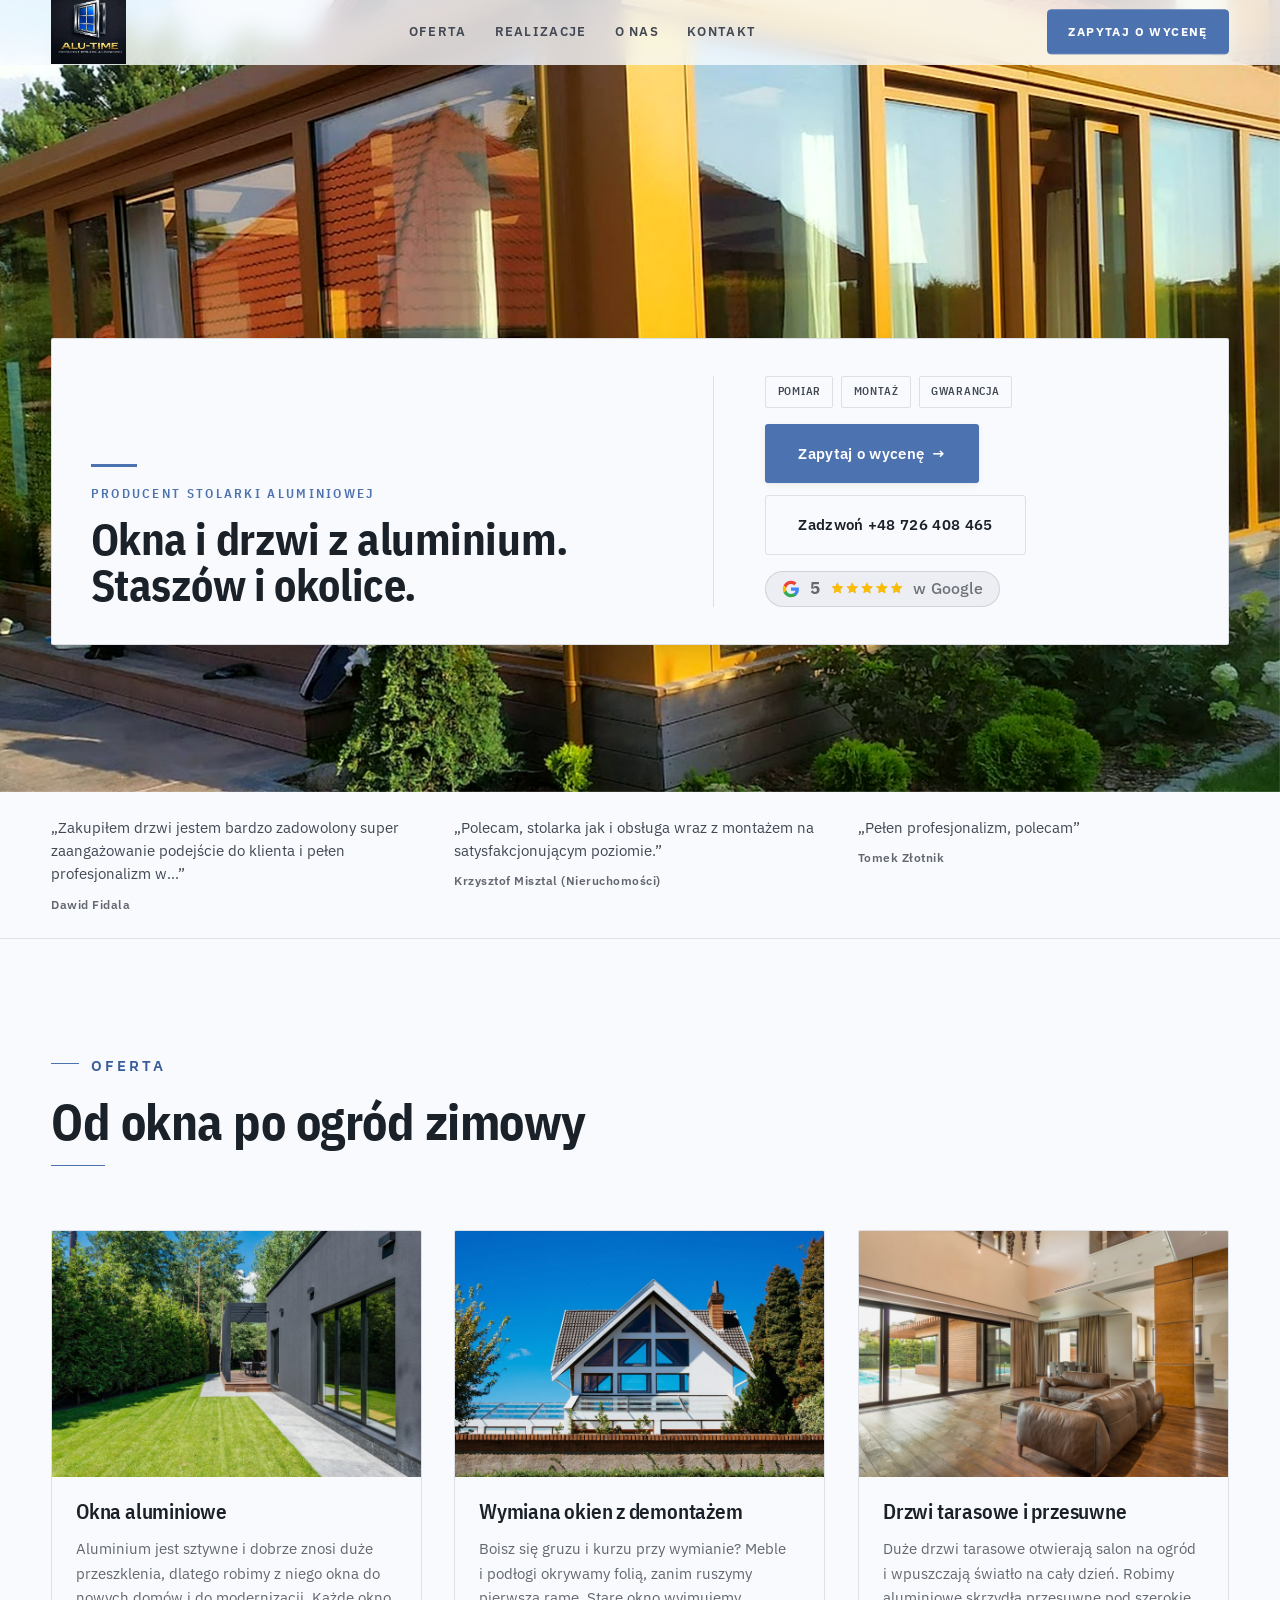
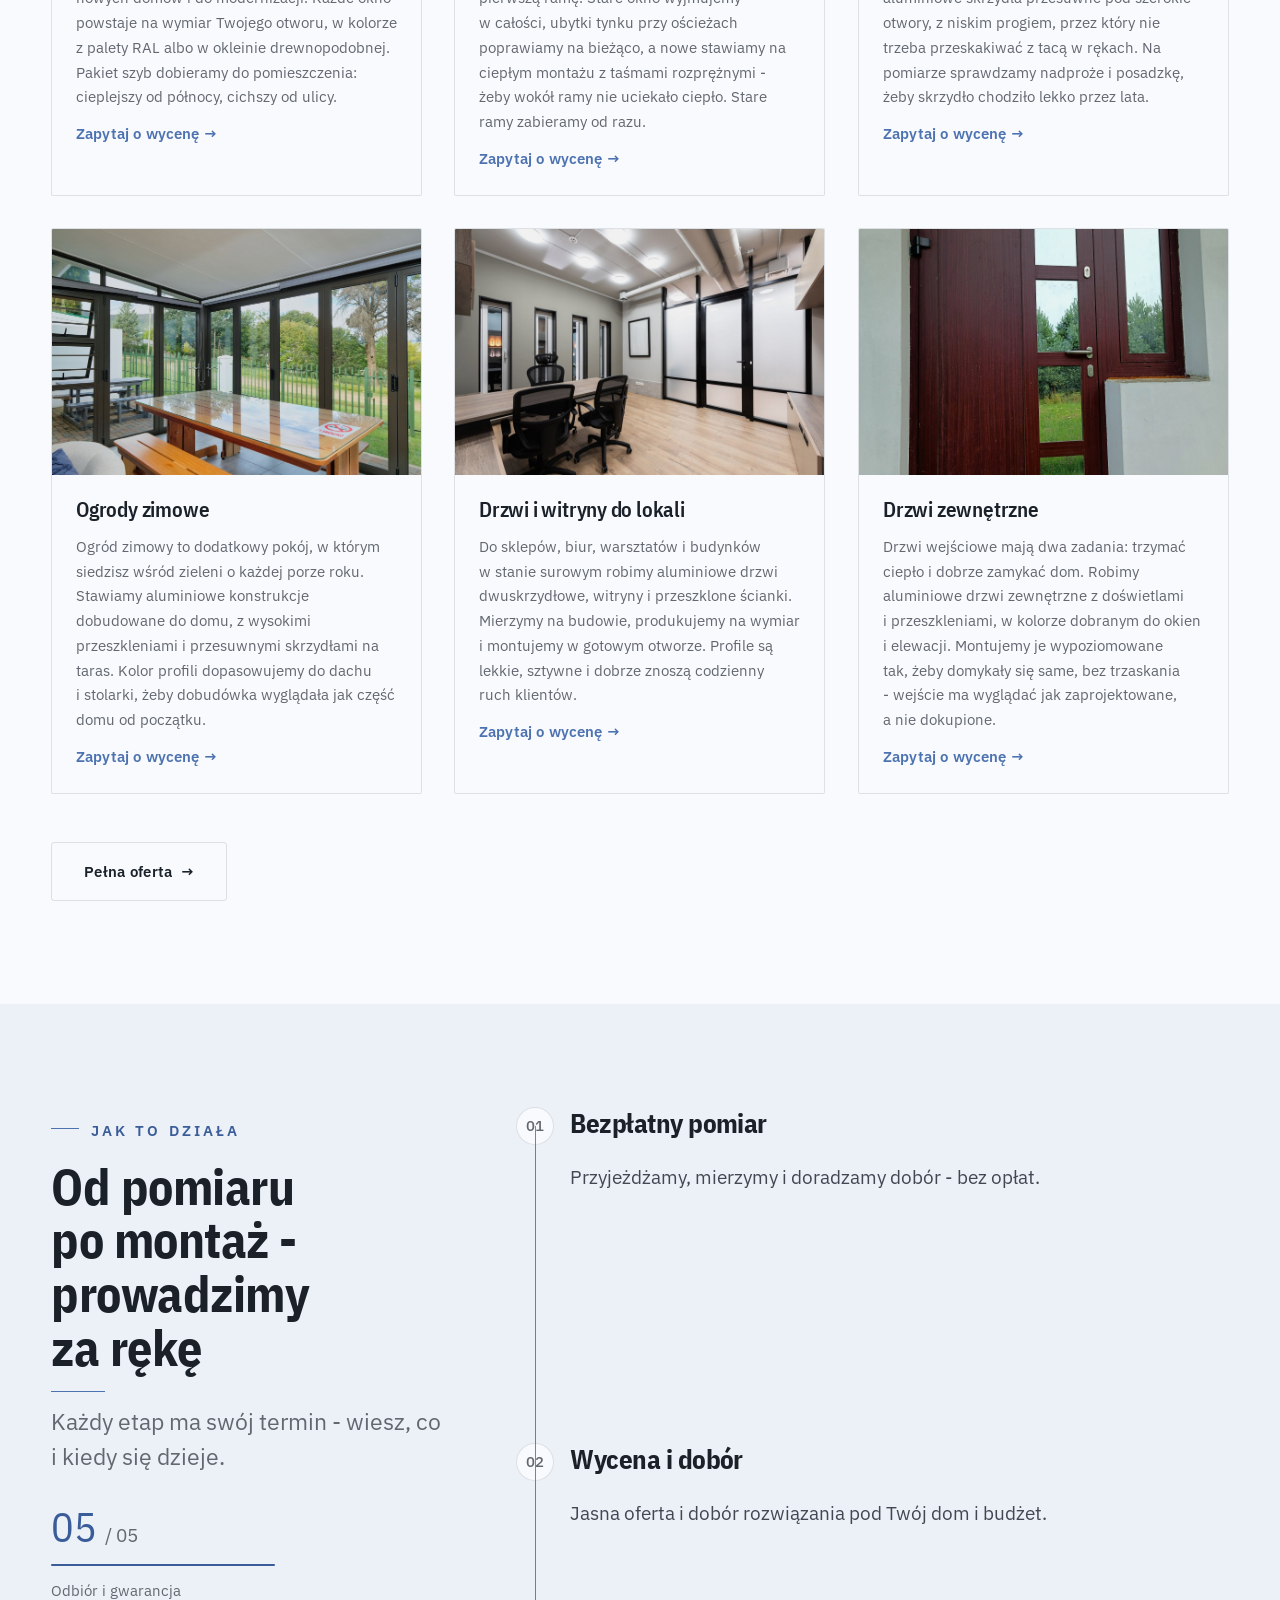
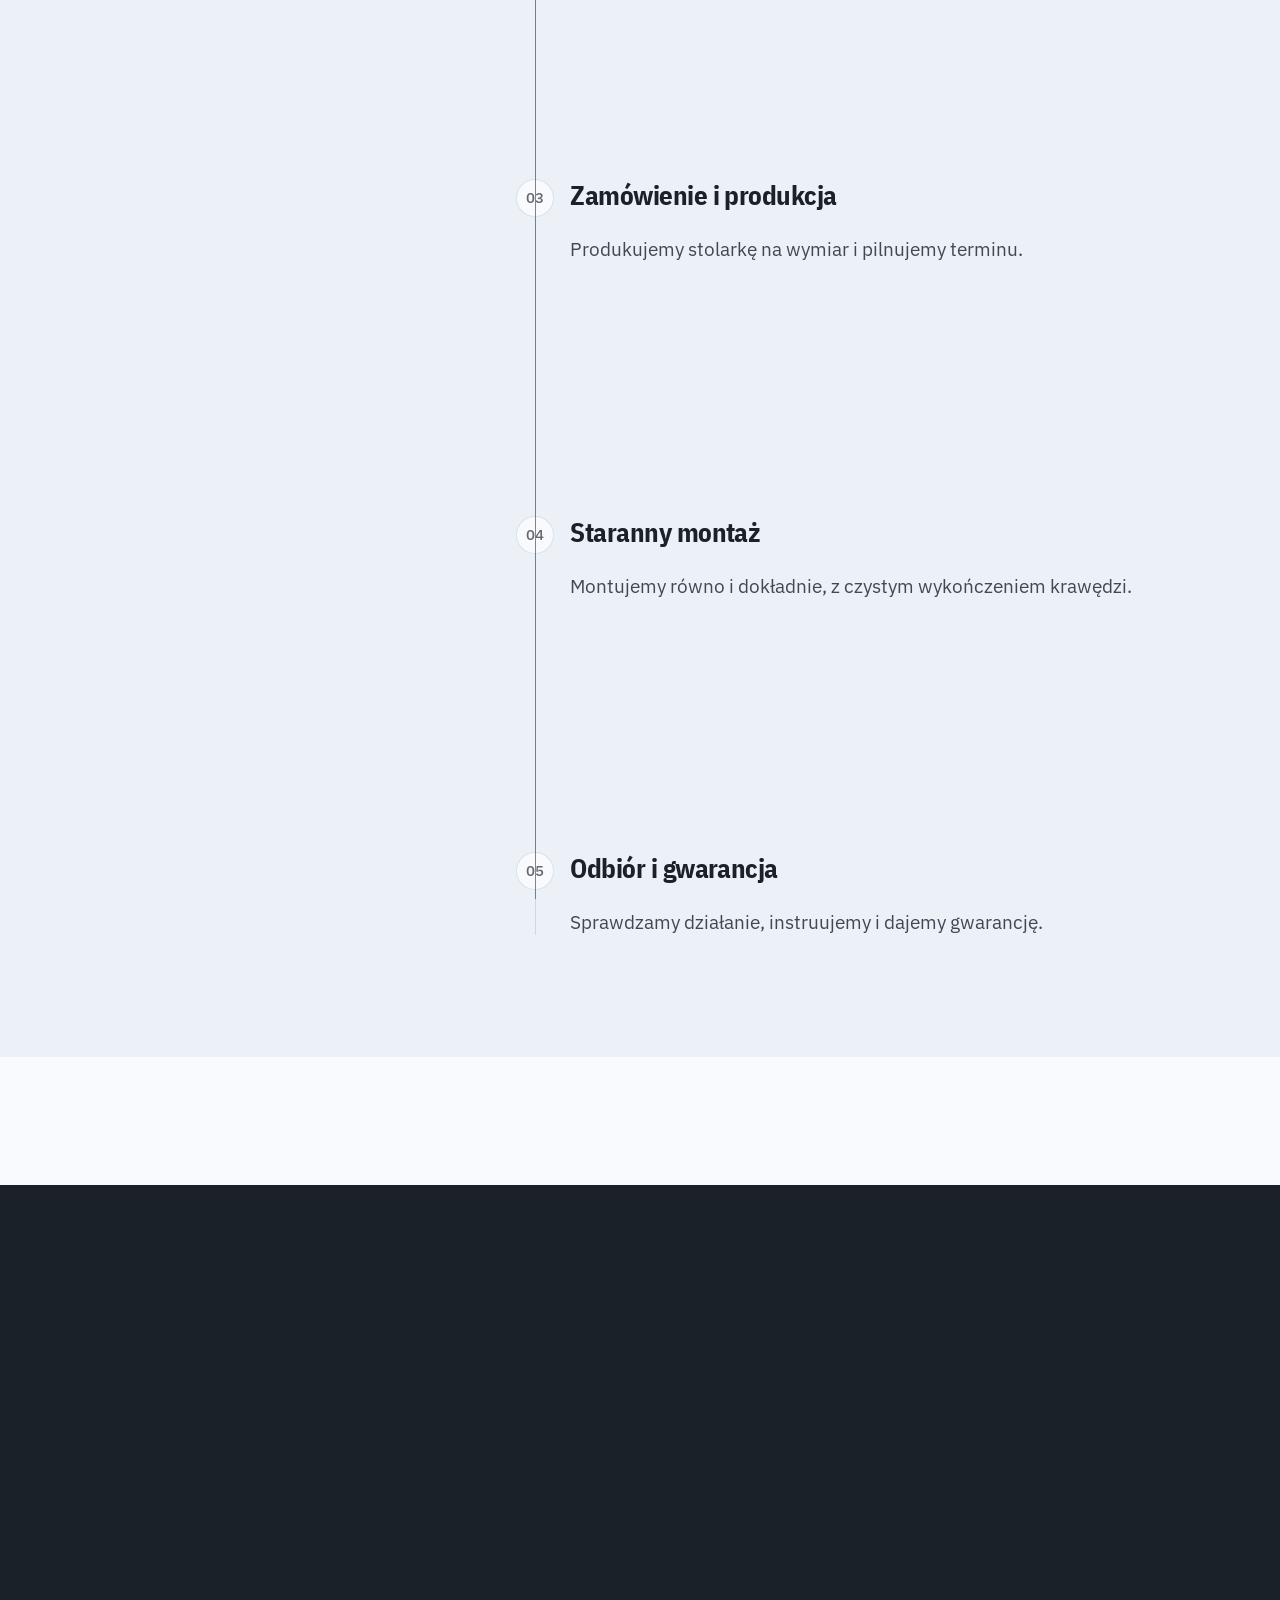
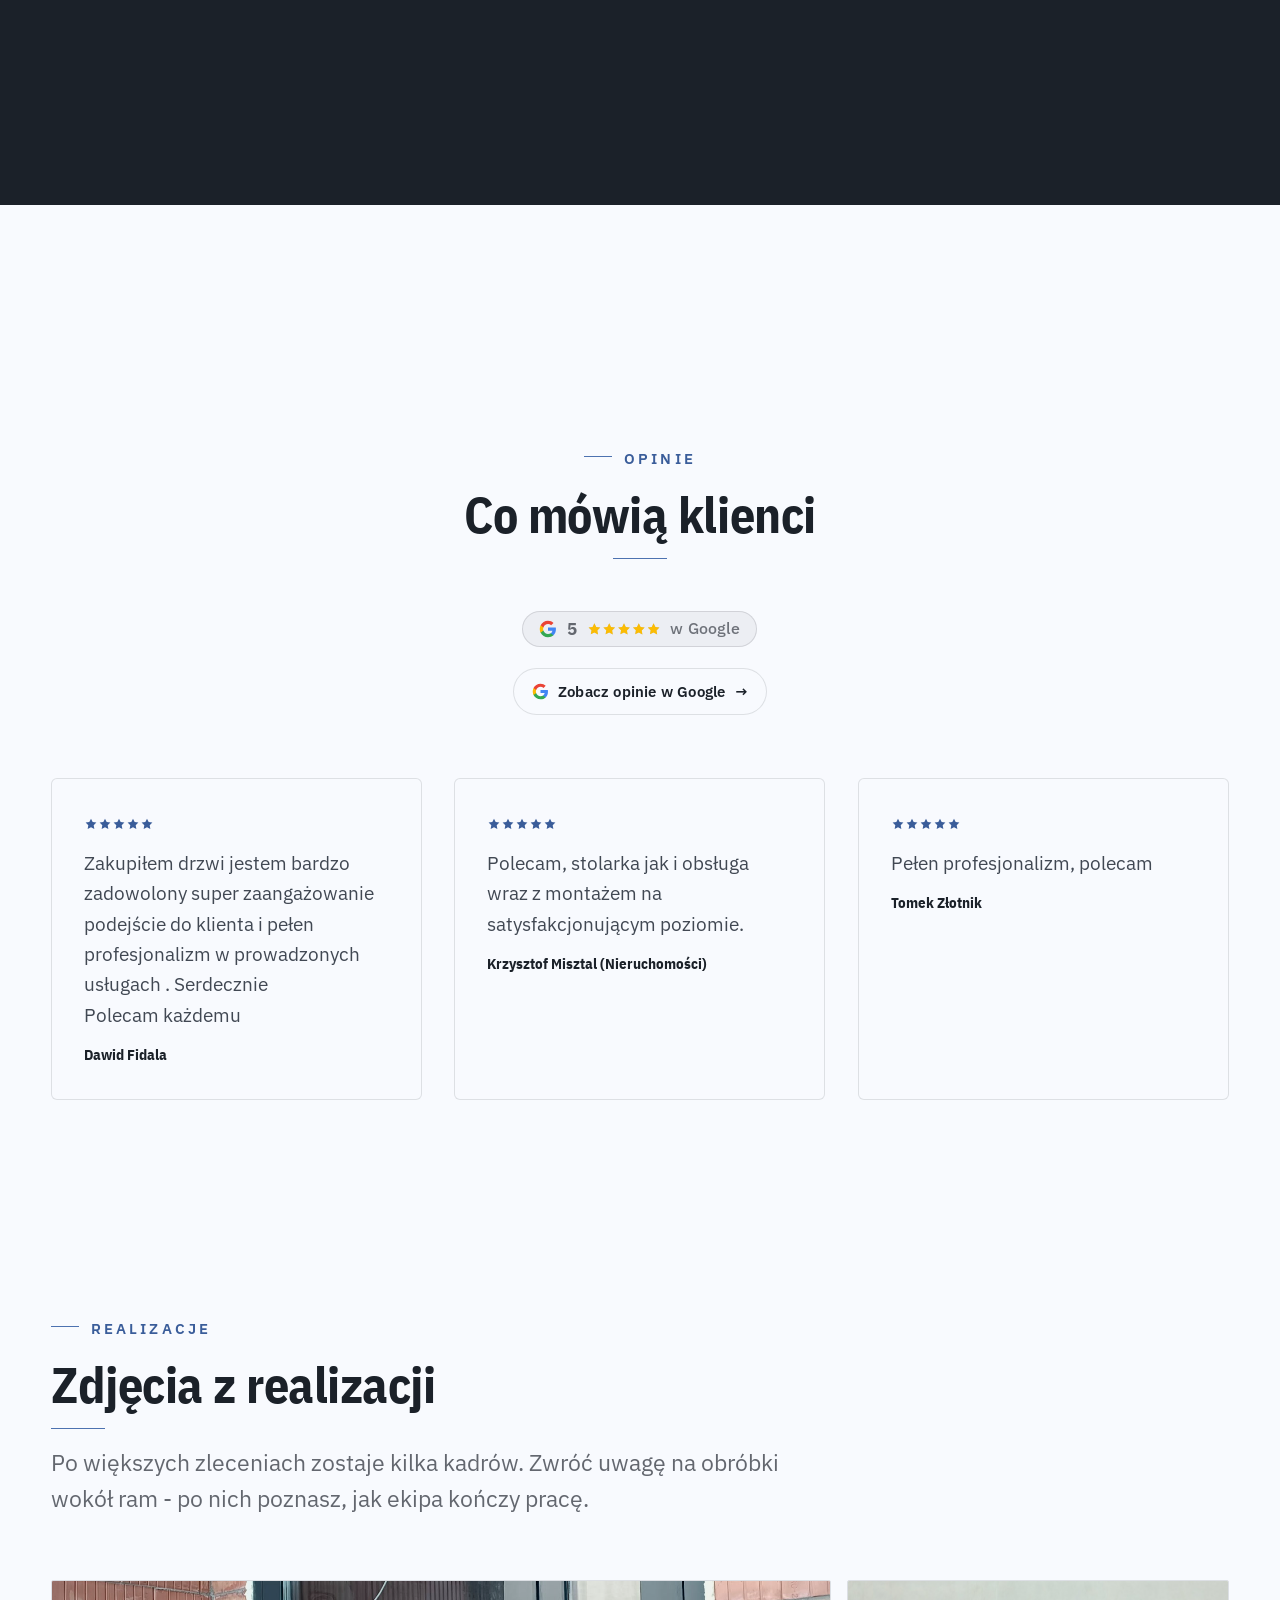
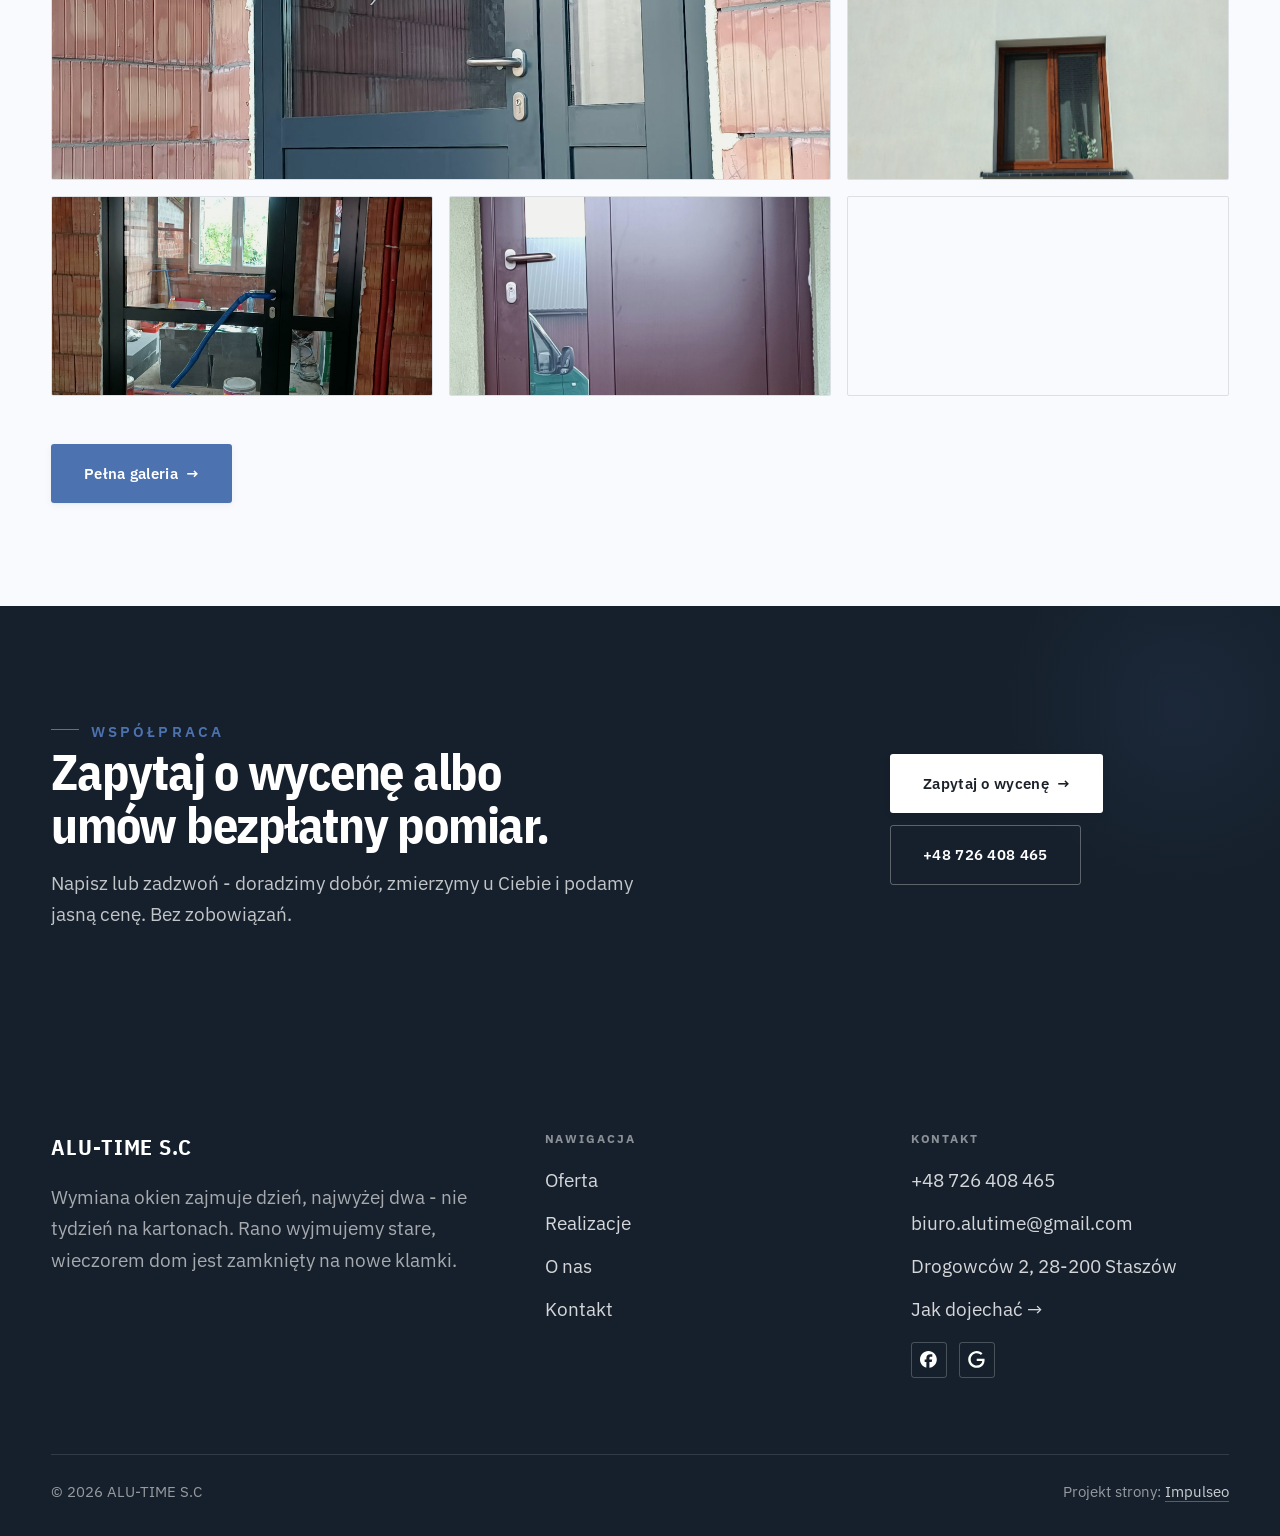
==== commit 59d1ce3e: "[claude-edit][cmt:5a39ed86-309e-4e7b-a19e-6d27a308c772] hero: haslo przeniesione do niskiego panelu " ====
--- a/index.html
+++ b/index.html
@@ -44,15 +44,19 @@
   <img class="hd-bg" src="img/hero.jpg" fetchpriority="high" data-rotate="img/g14.jpg|img/g13.jpg" alt="ALU-TIME S.C" width="1544" height="936">
   <div class="wrap">
     <div class="hd-panel reveal">
+      <div class="hd-main">
       <span class="hd-tick" aria-hidden="true"></span>
       <span class="hd-kicker">Producent stolarki aluminiowej</span>
       <h1 class="hd-claim">Okna i drzwi z aluminium. Staszów i okolice.</h1>
+      </div>
+      <div class="hd-side">
       <ul class="hd-tags"><li>Pomiar</li><li>Montaż</li><li>Gwarancja</li></ul>
       <div class="hd-actions">
         <a href="kontakt.html" class="btn btn-accent">Zapytaj o wycenę <span class="arr">→</span></a>
         <a href="tel:+48726408465" class="btn btn-ghost">Zadzwoń +48 726 408 465</a>
       </div>
       <p class="hd-rating"><span class="g-badge"><svg class="gb-ico" viewBox="0 0 24 24" width="18" height="18" aria-hidden="true"><path fill="#4285F4" d="M22.56 12.25c0-.78-.07-1.53-.2-2.25H12v4.26h5.92c-.26 1.37-1.04 2.53-2.21 3.31v2.77h3.57c2.08-1.92 3.28-4.74 3.28-8.09z"/><path fill="#34A853" d="M12 23c2.97 0 5.46-.98 7.28-2.66l-3.57-2.77c-.98.66-2.23 1.06-3.71 1.06-2.86 0-5.29-1.93-6.16-4.53H2.18v2.84C3.99 20.53 7.7 23 12 23z"/><path fill="#FBBC05" d="M5.84 14.09c-.22-.66-.35-1.36-.35-2.09s.13-1.43.35-2.09V7.07H2.18C1.43 8.55 1 10.22 1 12s.43 3.45 1.18 4.93l2.85-2.22.81-.62z"/><path fill="#EA4335" d="M12 5.38c1.62 0 3.06.56 4.21 1.64l3.15-3.15C17.45 2.09 14.97 1 12 1 7.7 1 3.99 3.47 2.18 7.07l3.66 2.84c.87-2.6 3.3-4.53 6.16-4.53z"/></svg><b class="gb-ocena">5</b><svg class="gb-stars" viewBox="0 0 90 18" width="74" height="14.8" aria-hidden="true"><g fill="currentColor" opacity=".26"><path transform="translate(0,0)" d="M9 1.6l2.2 4.46 4.92.72-3.56 3.47.84 4.9L9 12.74l-4.4 2.31.84-4.9L1.88 6.68l4.92-.72L9 1.6Z"/><path transform="translate(18,0)" d="M9 1.6l2.2 4.46 4.92.72-3.56 3.47.84 4.9L9 12.74l-4.4 2.31.84-4.9L1.88 6.68l4.92-.72L9 1.6Z"/><path transform="translate(36,0)" d="M9 1.6l2.2 4.46 4.92.72-3.56 3.47.84 4.9L9 12.74l-4.4 2.31.84-4.9L1.88 6.68l4.92-.72L9 1.6Z"/><path transform="translate(54,0)" d="M9 1.6l2.2 4.46 4.92.72-3.56 3.47.84 4.9L9 12.74l-4.4 2.31.84-4.9L1.88 6.68l4.92-.72L9 1.6Z"/><path transform="translate(72,0)" d="M9 1.6l2.2 4.46 4.92.72-3.56 3.47.84 4.9L9 12.74l-4.4 2.31.84-4.9L1.88 6.68l4.92-.72L9 1.6Z"/></g><clipPath id="gs1000"><rect x="0" y="0" width="90.0" height="18"/></clipPath><g fill="#FBBC04" clip-path="url(#gs1000)"><path transform="translate(0,0)" d="M9 1.6l2.2 4.46 4.92.72-3.56 3.47.84 4.9L9 12.74l-4.4 2.31.84-4.9L1.88 6.68l4.92-.72L9 1.6Z"/><path transform="translate(18,0)" d="M9 1.6l2.2 4.46 4.92.72-3.56 3.47.84 4.9L9 12.74l-4.4 2.31.84-4.9L1.88 6.68l4.92-.72L9 1.6Z"/><path transform="translate(36,0)" d="M9 1.6l2.2 4.46 4.92.72-3.56 3.47.84 4.9L9 12.74l-4.4 2.31.84-4.9L1.88 6.68l4.92-.72L9 1.6Z"/><path transform="translate(54,0)" d="M9 1.6l2.2 4.46 4.92.72-3.56 3.47.84 4.9L9 12.74l-4.4 2.31.84-4.9L1.88 6.68l4.92-.72L9 1.6Z"/><path transform="translate(72,0)" d="M9 1.6l2.2 4.46 4.92.72-3.56 3.47.84 4.9L9 12.74l-4.4 2.31.84-4.9L1.88 6.68l4.92-.72L9 1.6Z"/></g></svg><span class="gb-txt">w Google</span></span></p>
+      </div>
     </div>
   </div>
 </section>
--- a/assets/styles.css
+++ b/assets/styles.css
@@ -1741,3 +1741,30 @@
 
 /* === szary tekst dociągnięty do czytelności (WCAG 4.5 na wszystkich tłach) === */
 :root{--muted:#63676F;}
+
+/* === hero: panel nigdy pod stałym paskiem (poprawka 06.11) ===
+   Stała wysokość hero + panel przyklejony do dołu = na niższych ekranach
+   górę panelu (nagłówek) zasłaniał pasek. Hero rośnie z treścią
+   i zawsze trzyma odstęp pod paskiem. */
+.hero-dom{height:auto;min-height:clamp(640px,86svh,900px);padding-top:calc(72px + clamp(1.25rem,4vh,2.5rem))}
+
+/* === hero: hasło przeniesione (poprawka 06.11, druga runda) ===
+   Hasło nie stoi już w wysokim panelu tuż pod paskiem. Komputer: niski,
+   szeroki panel na DOLE zdjęcia (hasło po lewej, przyciski po prawej).
+   Telefon: zdjęcie u góry, panel z hasłem POD zdjęciem, poza paskiem. */
+.hd-main,.hd-side{min-width:0}
+@media(min-width:900px){
+  .hero-dom{height:clamp(620px,88svh,920px);min-height:0;padding-top:0;align-items:flex-end}
+  .hero-dom .wrap{width:min(92%,1180px)}
+  .hd-panel{max-width:none;margin:0 0 clamp(1.75rem,5vh,3.25rem);display:grid;grid-template-columns:minmax(0,1.2fr) minmax(0,1fr);column-gap:clamp(2rem,4vw,3.5rem);align-items:end}
+  .hd-claim{margin-bottom:0}
+  .hd-side{border-left:1px solid var(--line);padding-left:clamp(2rem,4vw,3.5rem)}
+  .hd-side .hd-tags{border-top:0;padding-top:0;margin-bottom:var(--space-4)}
+}
+@media(max-width:899px){
+  .hero-dom{display:block;height:auto;min-height:0;padding-top:72px;overflow:visible;background:var(--paper)}
+  .hero-dom .hd-bg{position:relative;inset:auto;display:block;height:clamp(240px,44svh,420px)}
+  .hero-dom .wrap{width:100%}
+  .hd-panel{max-width:none;width:100%;margin:0;border-left:0;border-right:0;box-shadow:none}
+  .hd-claim{overflow-wrap:break-word}
+}
